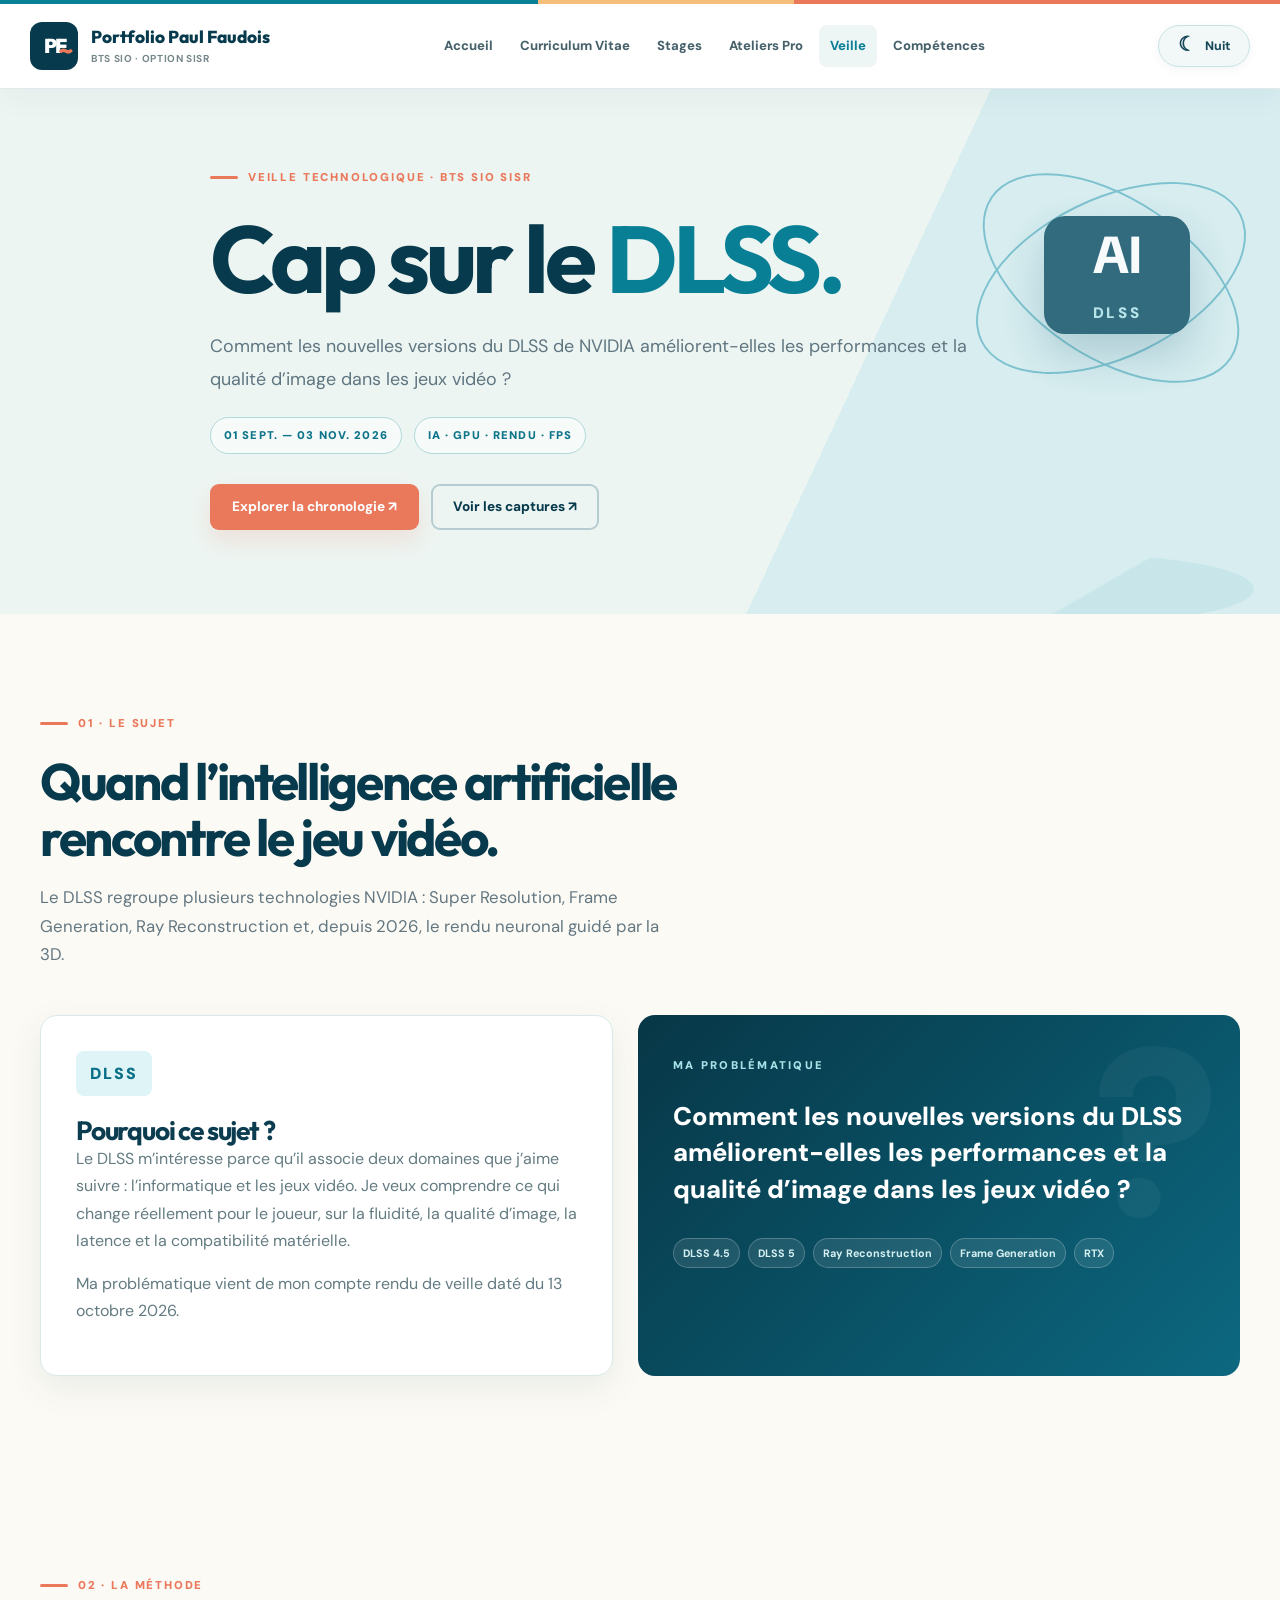
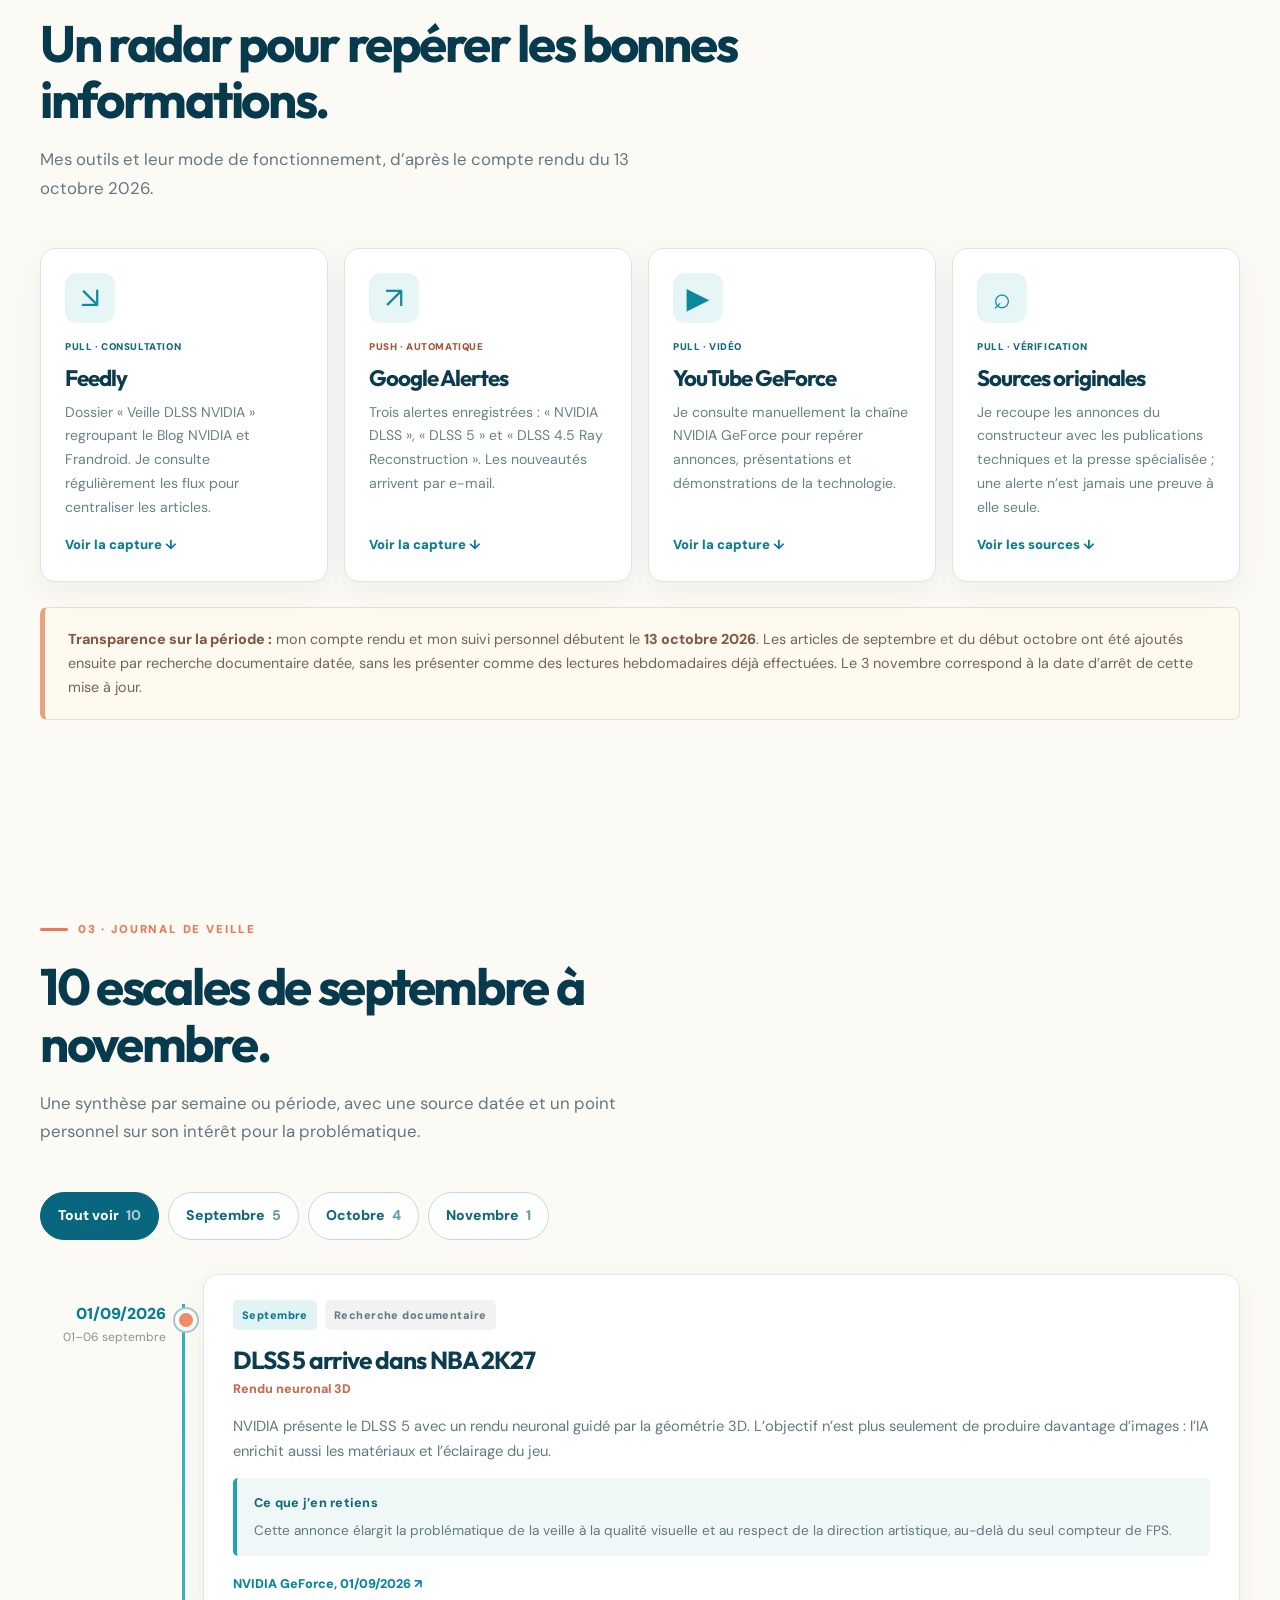
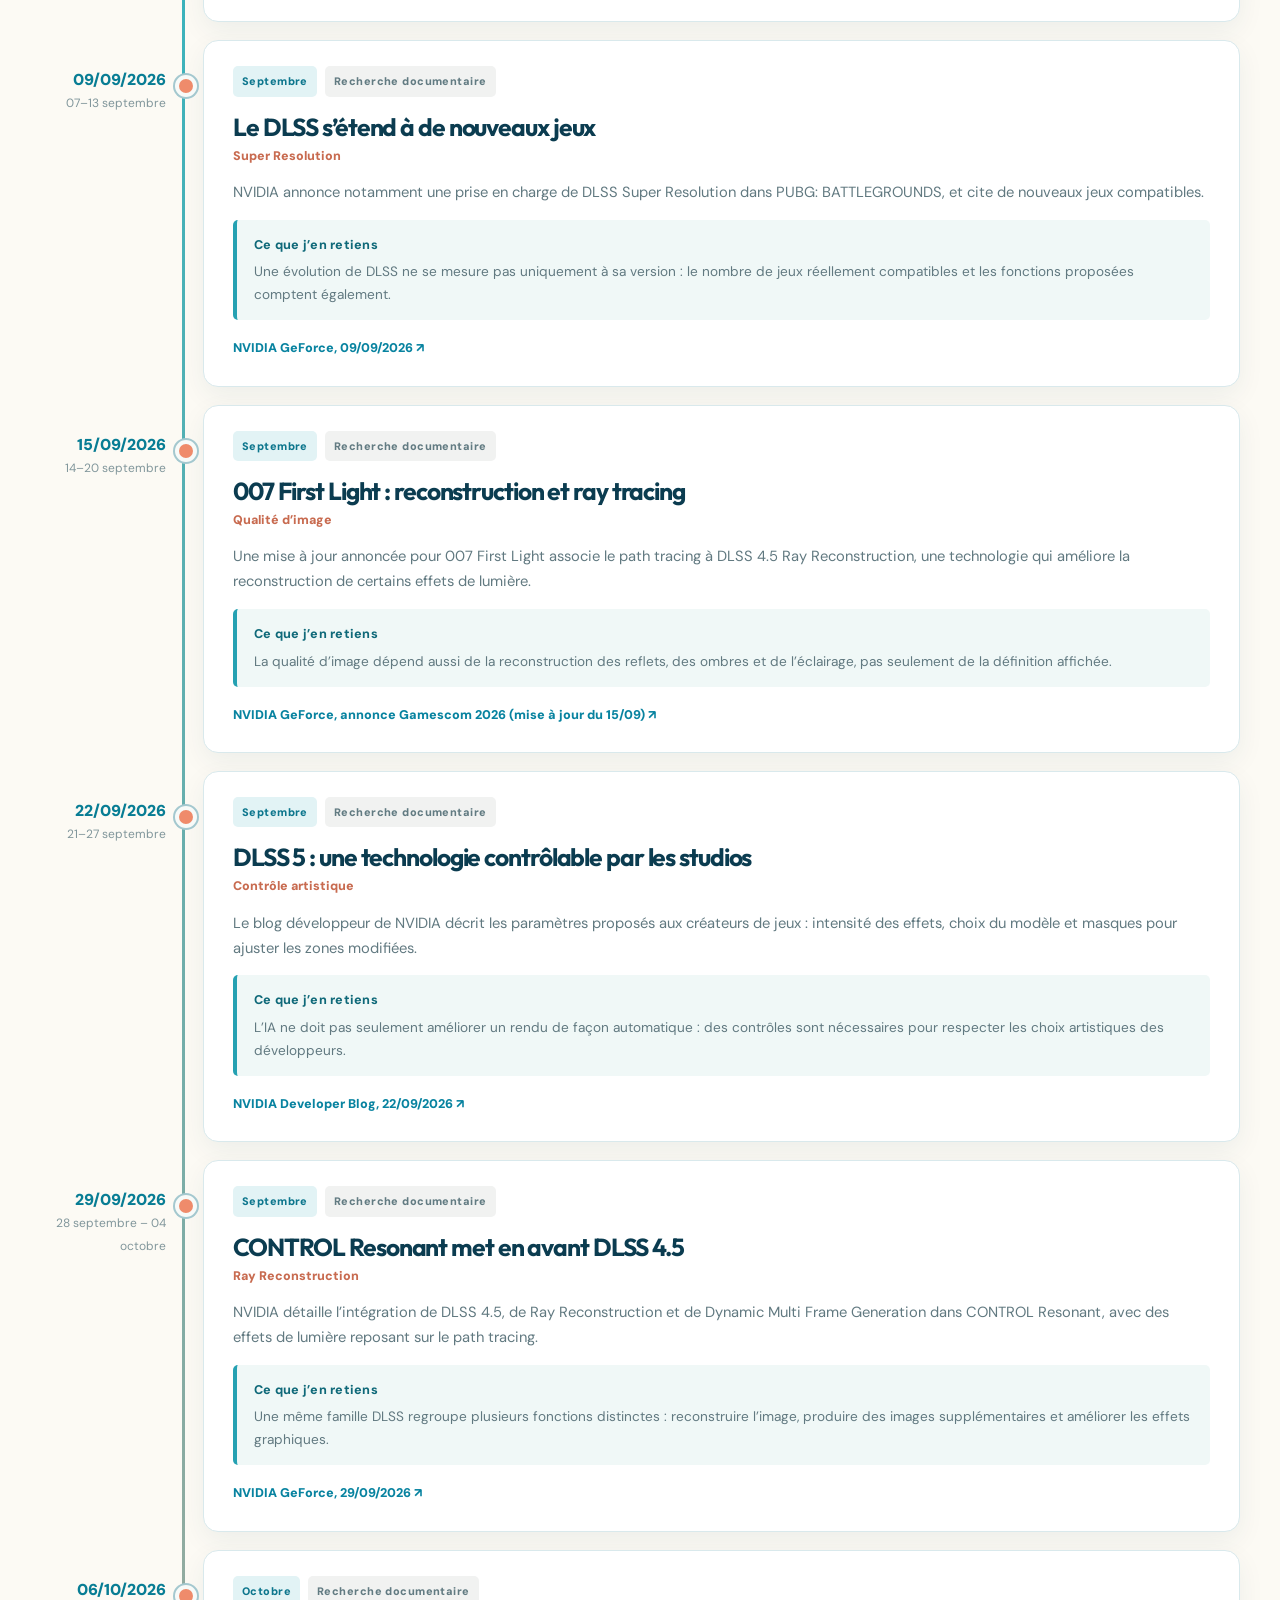
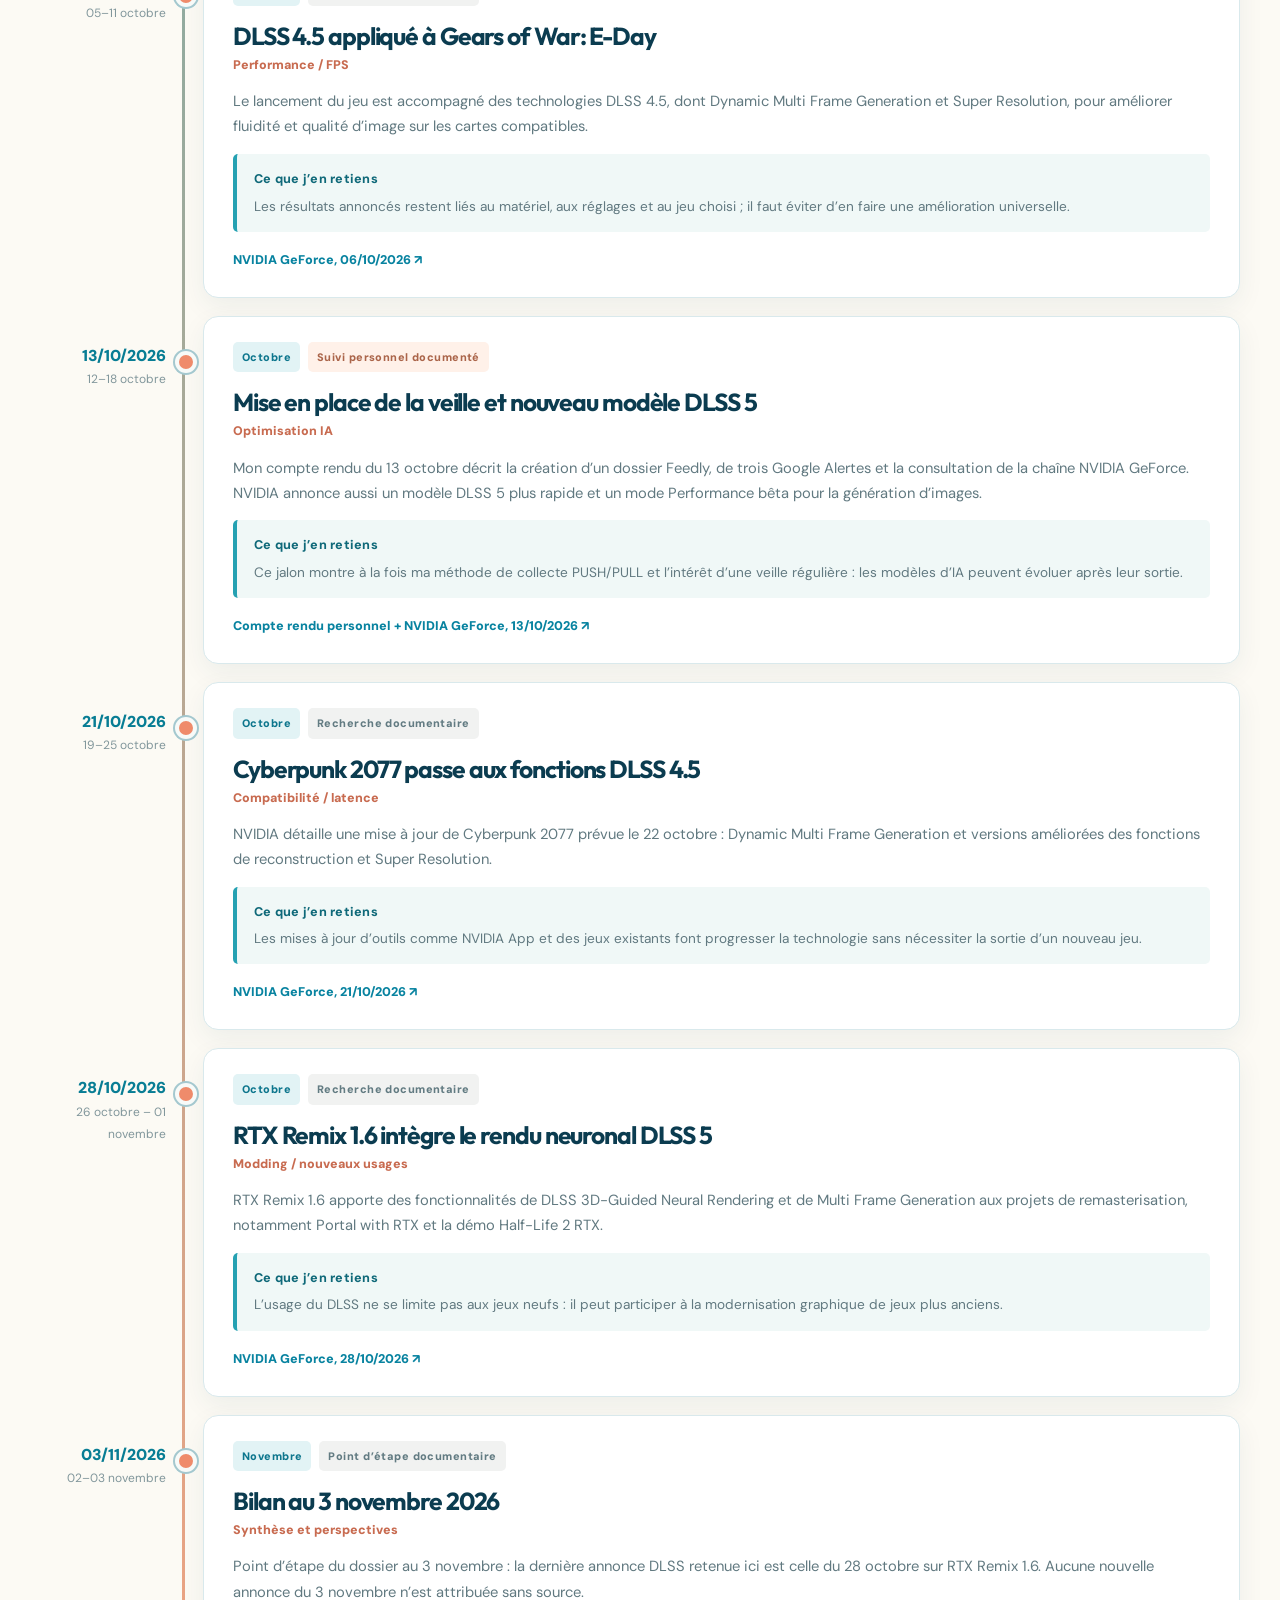
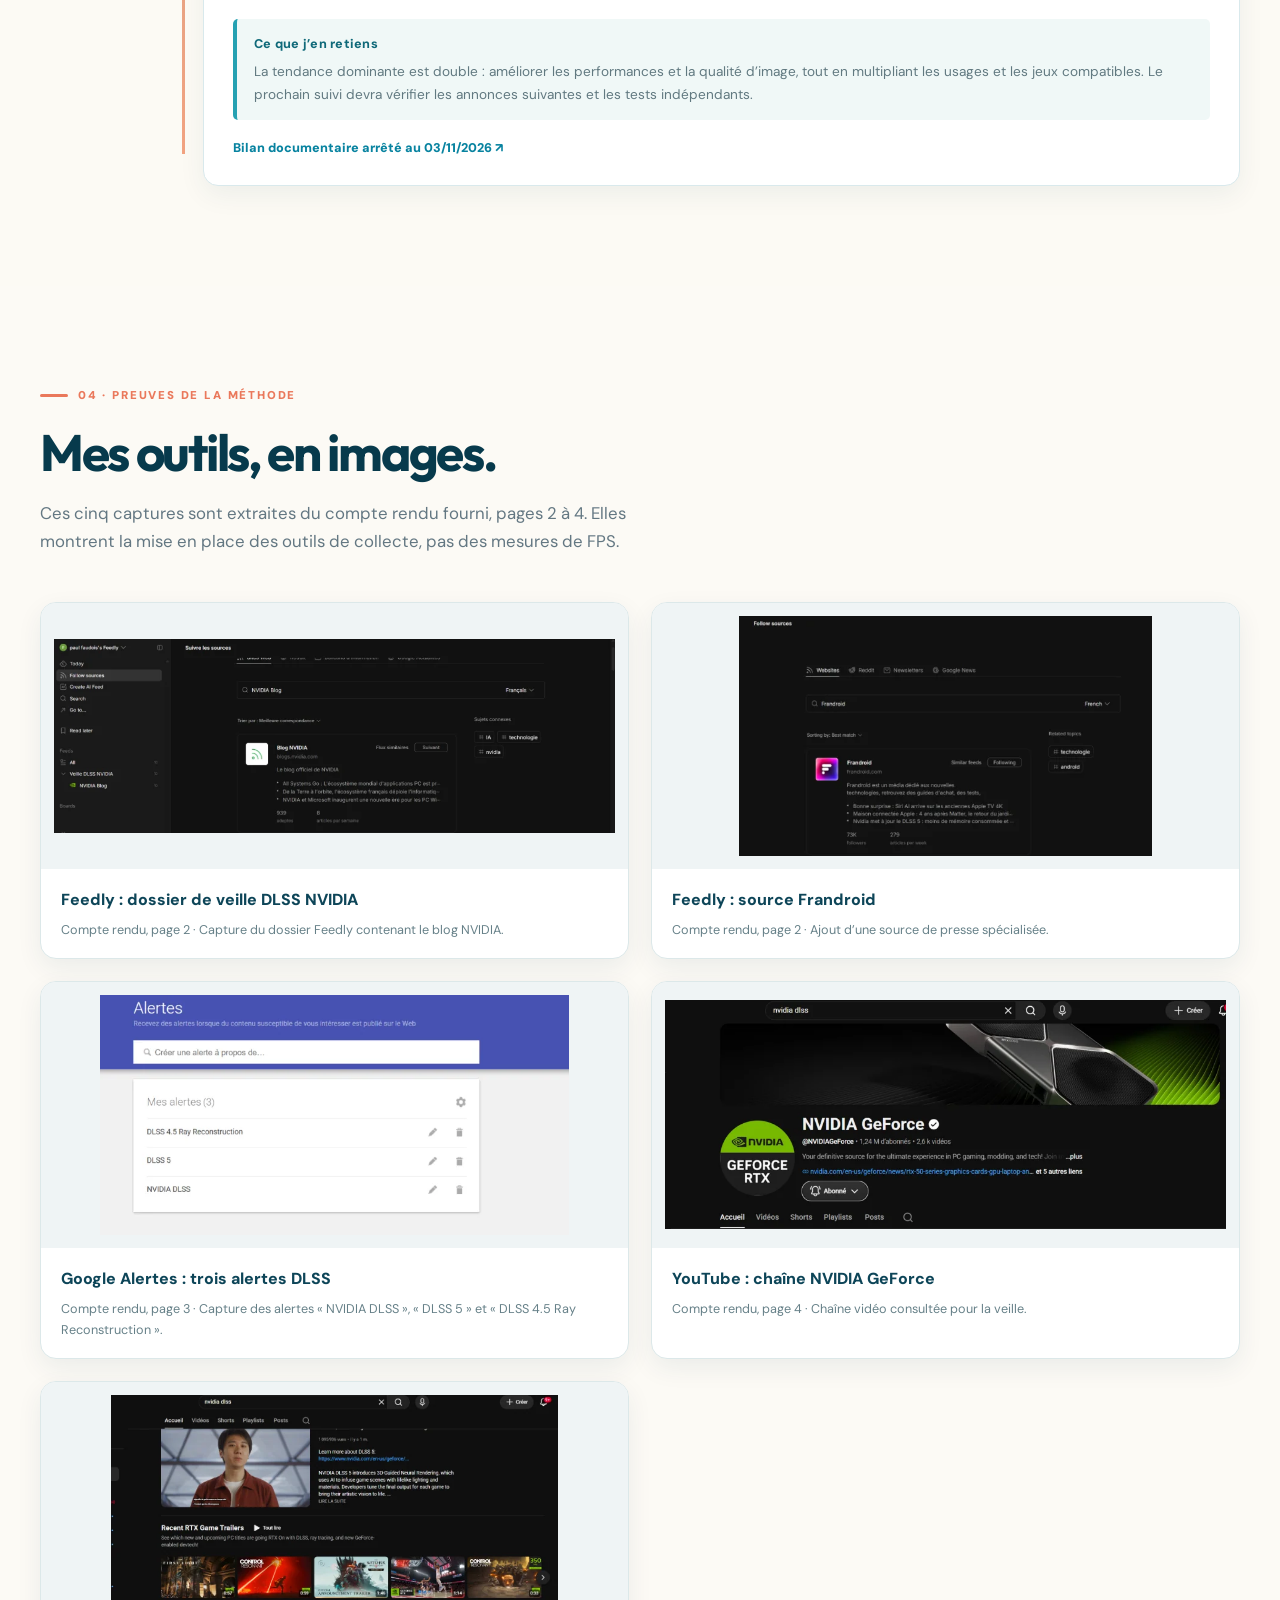
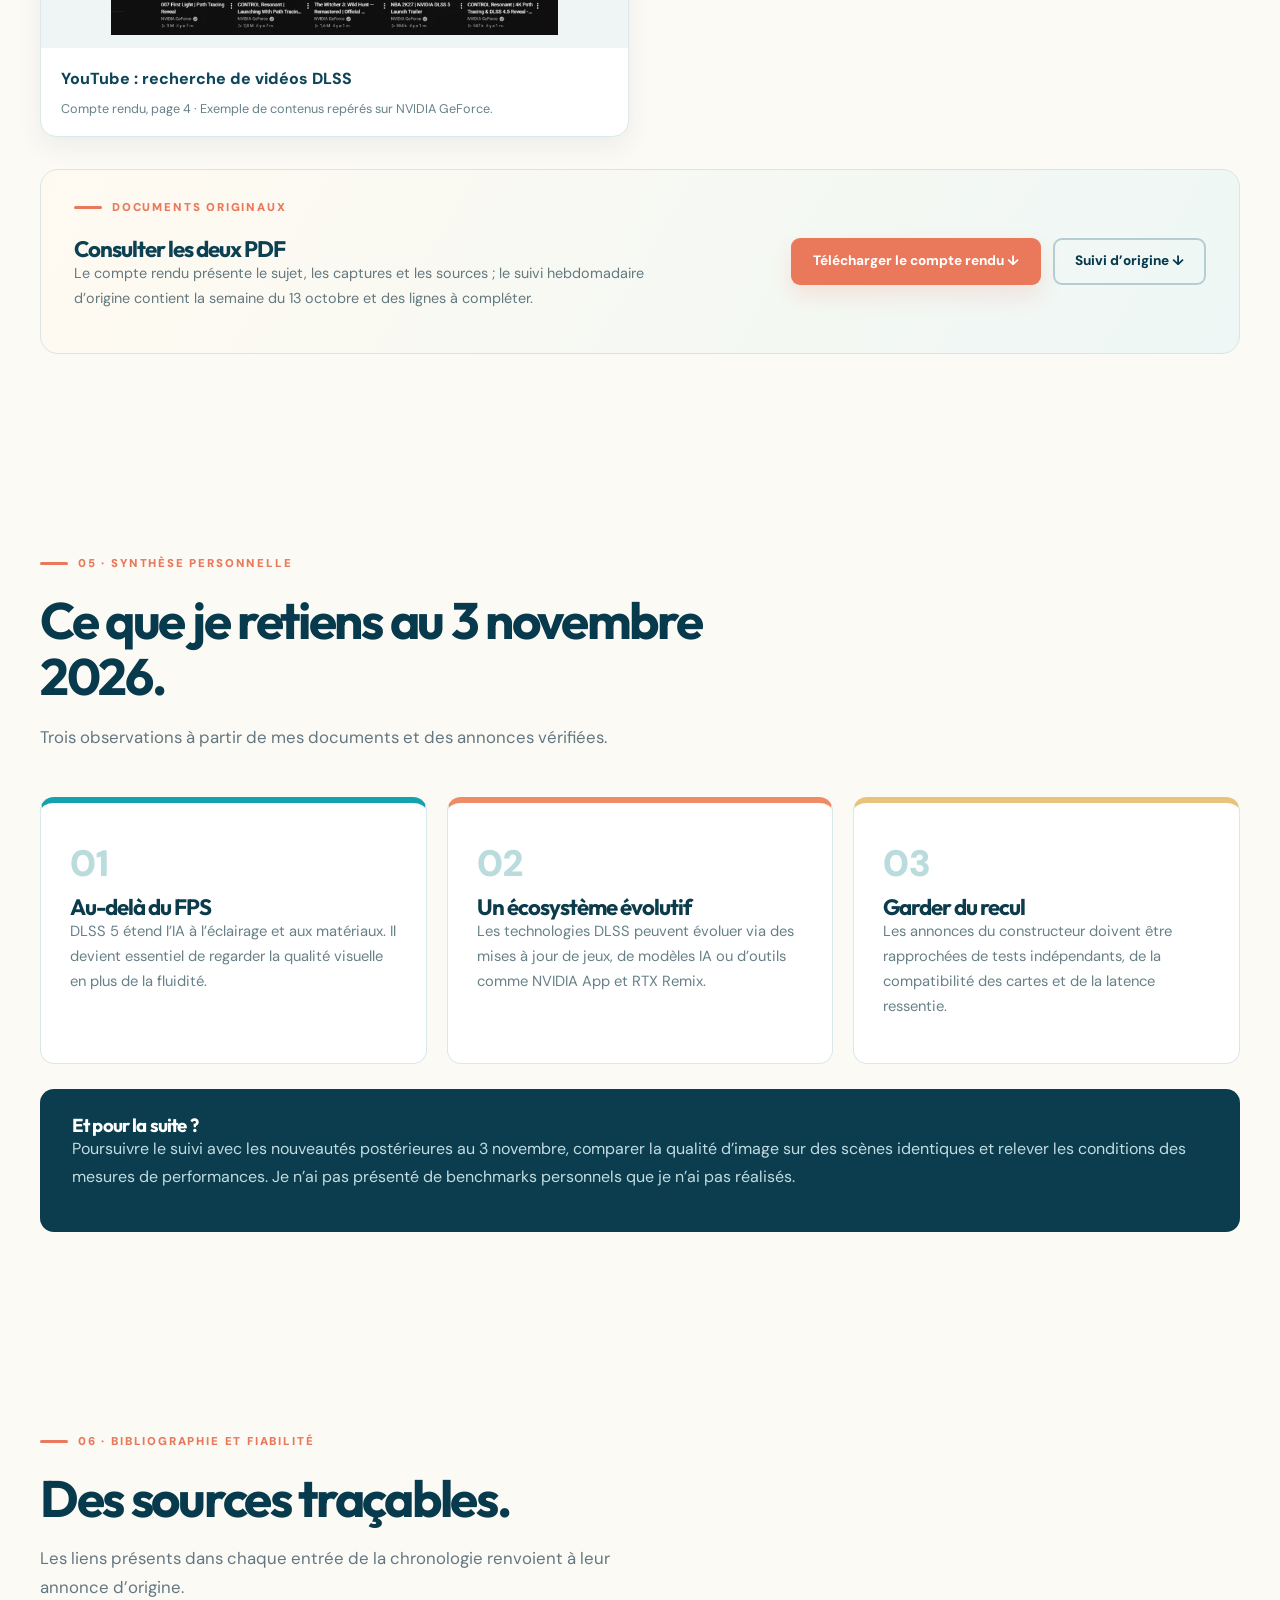
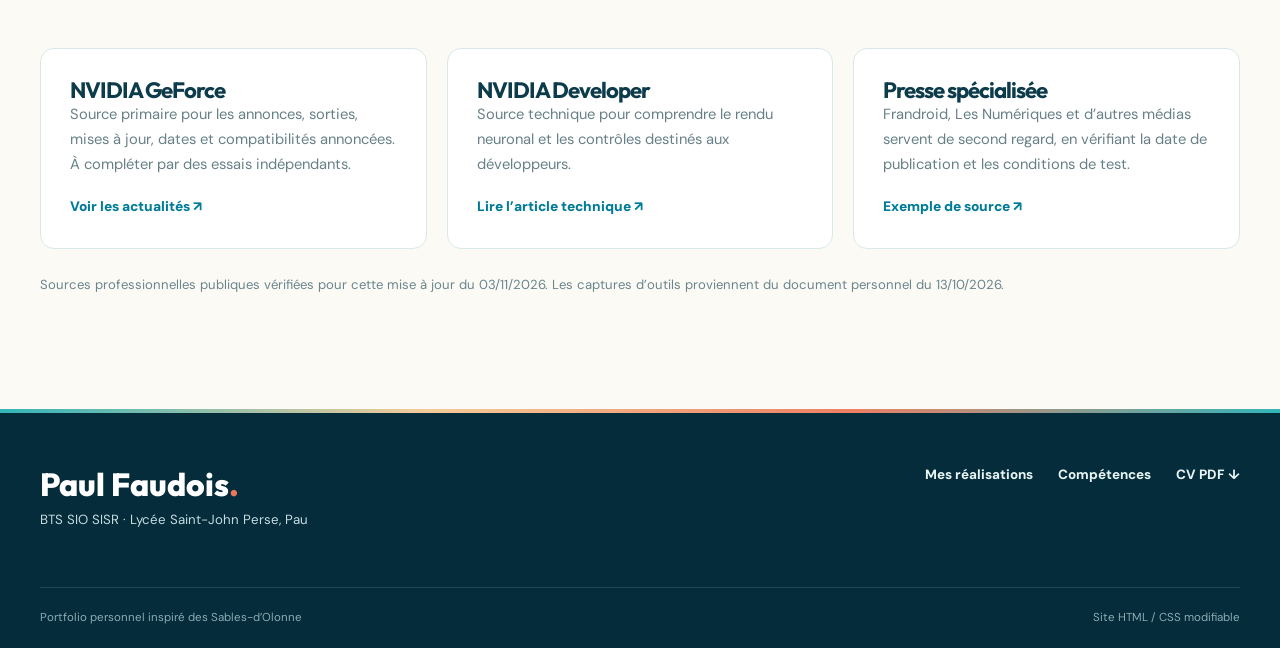
==== veille.html @ 8fe33a5c "Add files via upload" ====
<!DOCTYPE html>

<html lang="fr"><head>
<meta charset="utf-8"/><meta content="width=device-width, initial-scale=1" name="viewport"/>
<meta content="Veille technologique DLSS NVIDIA : problématique, méthode PUSH/PULL, chronologie du 1er septembre au 3 novembre 2026 et preuves." name="description"/>
<meta content="#073a4c" name="theme-color"/>
<title>Veille DLSS | Portfolio Paul Faudois</title>
<link href="styles.css" rel="stylesheet"/>
<link href="ocean-v5.css" rel="stylesheet"/><link href="ocean-v6.css" rel="stylesheet"/><script>try{let t=localStorage.getItem('paul-portfolio-theme');document.documentElement.dataset.theme=(t==='night'||t==='day')?t:'day'}catch(e){document.documentElement.dataset.theme='day'}</script><link rel="icon" type="image/svg+xml" href="favicon.svg"/></head><body>
<a class="skip-link" href="#contenu">Aller au contenu</a>
<header class="site-header"><div class="nav-container">
<a aria-label="Accueil, portfolio Paul Faudois" class="brand" href="index.html"><span class="brand-symbol">PF<span class="brand-wave">~</span></span><span class="brand-label">Portfolio Paul Faudois<small>BTS SIO · OPTION SISR</small></span></a>
<button aria-controls="primary-nav" aria-expanded="false" aria-label="Ouvrir le menu" class="menu-toggle" type="button"><span></span><span></span><span></span></button>
<nav aria-label="Navigation principale" id="primary-nav"><ul><li><a href="index.html">Accueil</a></li><li><a href="cv.html">Curriculum Vitae</a></li><li><a href="stages.html">Stages</a></li><li><a href="ateliers-pro.html">Ateliers Pro</a></li><li><a aria-current="page" class="active" href="veille.html">Veille</a></li><li><a href="competences.html">Compétences</a></li></ul></nav><button aria-label="Activer le mode nuit" aria-pressed="false" class="theme-toggle" title="Changer l'ambiance jour / nuit" type="button"><span aria-hidden="true" class="theme-toggle-symbol">☾</span><span class="theme-toggle-label">Nuit</span></button>
</div></header>
<main id="contenu">
<section class="page-banner veille-banner"><div class="container banner-content"><p class="eyebrow">VEILLE TECHNOLOGIQUE · BTS SIO SISR</p><h1>Cap sur le <span>DLSS.</span></h1><p class="banner-lead">Comment les nouvelles versions du DLSS de NVIDIA améliorent-elles les performances et la qualité d’image dans les jeux vidéo ?</p><div class="veille-hero-meta"><span>01 SEPT. — 03 NOV. 2026</span><span>IA · GPU · RENDU · FPS</span></div><div class="button-group"><a class="button button-coral" href="#chronologie">Explorer la chronologie ↗</a><a class="button button-outline-dark" href="#preuves">Voir les captures ↗</a></div></div><div class="veille-banner-art" aria-hidden="true"><span class="veille-art-loop loop-a"></span><span class="veille-art-loop loop-b"></span><span class="veille-art-chip">AI<span>DLSS</span></span></div></section>

<section class="section section-light veille-intro"><div class="container"><div class="section-heading"><p class="eyebrow">01 · LE SUJET</p><h2>Quand l’intelligence artificielle rencontre le jeu vidéo.</h2><p>Le DLSS regroupe plusieurs technologies NVIDIA : Super Resolution, Frame Generation, Ray Reconstruction et, depuis 2026, le rendu neuronal guidé par la 3D.</p></div><div class="veille-intro-grid"><article class="veille-definition"><span class="veille-symbol">DLSS</span><h3>Pourquoi ce sujet ?</h3><p>Le DLSS m’intéresse parce qu’il associe deux domaines que j’aime suivre : l’informatique et les jeux vidéo. Je veux comprendre ce qui change réellement pour le joueur, sur la fluidité, la qualité d’image, la latence et la compatibilité matérielle.</p><p>Ma problématique vient de mon compte rendu de veille daté du 13 octobre 2026.</p></article><div class="veille-question"><span class="veille-question-mark">?</span><span class="watch-overline">MA PROBLÉMATIQUE</span><blockquote>Comment les nouvelles versions du DLSS améliorent-elles les performances et la qualité d’image dans les jeux vidéo ?</blockquote><div class="veille-tags"><span>DLSS 4.5</span><span>DLSS 5</span><span>Ray Reconstruction</span><span>Frame Generation</span><span>RTX</span></div></div></div></div></section>

<section class="section veille-method"><div class="container"><div class="section-heading"><p class="eyebrow">02 · LA MÉTHODE</p><h2>Un radar pour repérer les bonnes informations.</h2><p>Mes outils et leur mode de fonctionnement, d’après le compte rendu du 13 octobre 2026.</p></div><div class="veille-method-grid">
<article class="veille-method-card"><div class="veille-method-icon">↘</div><span class="mode-tag mode-pull">PULL · CONSULTATION</span><h3>Feedly</h3><p>Dossier « Veille DLSS NVIDIA » regroupant le Blog NVIDIA et Frandroid. Je consulte régulièrement les flux pour centraliser les articles.</p><a href="#preuves">Voir la capture ↓</a></article>
<article class="veille-method-card"><div class="veille-method-icon">↗</div><span class="mode-tag mode-push">PUSH · AUTOMATIQUE</span><h3>Google Alertes</h3><p>Trois alertes enregistrées : « NVIDIA DLSS », « DLSS 5 » et « DLSS 4.5 Ray Reconstruction ». Les nouveautés arrivent par e-mail.</p><a href="#preuves">Voir la capture ↓</a></article>
<article class="veille-method-card"><div class="veille-method-icon">▶</div><span class="mode-tag mode-pull">PULL · VIDÉO</span><h3>YouTube GeForce</h3><p>Je consulte manuellement la chaîne NVIDIA GeForce pour repérer annonces, présentations et démonstrations de la technologie.</p><a href="#preuves">Voir la capture ↓</a></article>
<article class="veille-method-card"><div class="veille-method-icon">⌕</div><span class="mode-tag mode-pull">PULL · VÉRIFICATION</span><h3>Sources originales</h3><p>Je recoupe les annonces du constructeur avec les publications techniques et la presse spécialisée ; une alerte n’est jamais une preuve à elle seule.</p><a href="#sources">Voir les sources ↓</a></article>
</div><aside class="veille-trace"><strong>Transparence sur la période :</strong> mon compte rendu et mon suivi personnel débutent le <strong>13 octobre 2026</strong>. Les articles de septembre et du début octobre ont été ajoutés ensuite par recherche documentaire datée, sans les présenter comme des lectures hebdomadaires déjà effectuées. Le 3 novembre correspond à la date d’arrêt de cette mise à jour.</aside></div></section>

<section id="chronologie" class="section section-light veille-timeline-section"><div class="container"><div class="section-heading"><p class="eyebrow">03 · JOURNAL DE VEILLE</p><h2>10 escales de septembre à novembre.</h2><p>Une synthèse par semaine ou période, avec une source datée et un point personnel sur son intérêt pour la problématique.</p></div>
<div class="watch-filter" role="group" aria-label="Filtrer la chronologie par mois"><button class="watch-filter-btn active" type="button" data-filter="tous" aria-pressed="true">Tout voir <span>10</span></button><button class="watch-filter-btn" type="button" data-filter="septembre" aria-pressed="false">Septembre <span>5</span></button><button class="watch-filter-btn" type="button" data-filter="octobre" aria-pressed="false">Octobre <span>4</span></button><button class="watch-filter-btn" type="button" data-filter="novembre" aria-pressed="false">Novembre <span>1</span></button></div>
<div class="watch-entries">
<article class="watch-entry" data-month="septembre">
  <div class="watch-date-tag"><time datetime="2026-09-01">01/09/2026</time><span>01–06 septembre</span></div>
  <div class="watch-entry-content"><div class="watch-entry-tags"><span class="watch-month-chip">Septembre</span><span class="watch-kind ">Recherche documentaire</span></div>
   <h3>DLSS 5 arrive dans NBA 2K27</h3><p class="watch-topic">Rendu neuronal 3D</p><p>NVIDIA présente le DLSS 5 avec un rendu neuronal guidé par la géométrie 3D. L’objectif n’est plus seulement de produire davantage d’images : l’IA enrichit aussi les matériaux et l’éclairage du jeu.</p>
   <div class="watch-take"><strong>Ce que j’en retiens</strong><p>Cette annonce élargit la problématique de la veille à la qualité visuelle et au respect de la direction artistique, au-delà du seul compteur de FPS.</p></div>
   <a href="https://www.nvidia.com/en-eu/geforce/news/dlss-5-3d-guided-neural-rendering/" class="watch-source" target="_blank" rel="noopener noreferrer">NVIDIA GeForce, 01/09/2026 <span aria-hidden="true">↗</span></a>
  </div>
</article>

<article class="watch-entry" data-month="septembre">
  <div class="watch-date-tag"><time datetime="2026-09-09">09/09/2026</time><span>07–13 septembre</span></div>
  <div class="watch-entry-content"><div class="watch-entry-tags"><span class="watch-month-chip">Septembre</span><span class="watch-kind ">Recherche documentaire</span></div>
   <h3>Le DLSS s’étend à de nouveaux jeux</h3><p class="watch-topic">Super Resolution</p><p>NVIDIA annonce notamment une prise en charge de DLSS Super Resolution dans PUBG: BATTLEGROUNDS, et cite de nouveaux jeux compatibles.</p>
   <div class="watch-take"><strong>Ce que j’en retiens</strong><p>Une évolution de DLSS ne se mesure pas uniquement à sa version : le nombre de jeux réellement compatibles et les fonctions proposées comptent également.</p></div>
   <a href="https://www.nvidia.com/en-us/geforce/news/wardogs-pubg-battlegrounds-honeycomb-dlss/" class="watch-source" target="_blank" rel="noopener noreferrer">NVIDIA GeForce, 09/09/2026 <span aria-hidden="true">↗</span></a>
  </div>
</article>

<article class="watch-entry" data-month="septembre">
  <div class="watch-date-tag"><time datetime="2026-09-15">15/09/2026</time><span>14–20 septembre</span></div>
  <div class="watch-entry-content"><div class="watch-entry-tags"><span class="watch-month-chip">Septembre</span><span class="watch-kind ">Recherche documentaire</span></div>
   <h3>007 First Light : reconstruction et ray tracing</h3><p class="watch-topic">Qualité d’image</p><p>Une mise à jour annoncée pour 007 First Light associe le path tracing à DLSS 4.5 Ray Reconstruction, une technologie qui améliore la reconstruction de certains effets de lumière.</p>
   <div class="watch-take"><strong>Ce que j’en retiens</strong><p>La qualité d’image dépend aussi de la reconstruction des reflets, des ombres et de l’éclairage, pas seulement de la définition affichée.</p></div>
   <a href="https://www.nvidia.com/en-us/geforce/news/gamescom-2026-dlss-4-5-ray-reconstruction-release-announcements-trailers/" class="watch-source" target="_blank" rel="noopener noreferrer">NVIDIA GeForce, annonce Gamescom 2026 (mise à jour du 15/09) <span aria-hidden="true">↗</span></a>
  </div>
</article>

<article class="watch-entry" data-month="septembre">
  <div class="watch-date-tag"><time datetime="2026-09-22">22/09/2026</time><span>21–27 septembre</span></div>
  <div class="watch-entry-content"><div class="watch-entry-tags"><span class="watch-month-chip">Septembre</span><span class="watch-kind ">Recherche documentaire</span></div>
   <h3>DLSS 5 : une technologie contrôlable par les studios</h3><p class="watch-topic">Contrôle artistique</p><p>Le blog développeur de NVIDIA décrit les paramètres proposés aux créateurs de jeux : intensité des effets, choix du modèle et masques pour ajuster les zones modifiées.</p>
   <div class="watch-take"><strong>Ce que j’en retiens</strong><p>L’IA ne doit pas seulement améliorer un rendu de façon automatique : des contrôles sont nécessaires pour respecter les choix artistiques des développeurs.</p></div>
   <a href="https://developer.nvidia.com/blog/whats-new-for-game-developers-dlss-5-with-3d-guided-neural-rendering-nvidia-ace-updates-and-new-rtx-kit-capabilities/" class="watch-source" target="_blank" rel="noopener noreferrer">NVIDIA Developer Blog, 22/09/2026 <span aria-hidden="true">↗</span></a>
  </div>
</article>

<article class="watch-entry" data-month="septembre">
  <div class="watch-date-tag"><time datetime="2026-09-29">29/09/2026</time><span>28 septembre – 04 octobre</span></div>
  <div class="watch-entry-content"><div class="watch-entry-tags"><span class="watch-month-chip">Septembre</span><span class="watch-kind ">Recherche documentaire</span></div>
   <h3>CONTROL Resonant met en avant DLSS 4.5</h3><p class="watch-topic">Ray Reconstruction</p><p>NVIDIA détaille l’intégration de DLSS 4.5, de Ray Reconstruction et de Dynamic Multi Frame Generation dans CONTROL Resonant, avec des effets de lumière reposant sur le path tracing.</p>
   <div class="watch-take"><strong>Ce que j’en retiens</strong><p>Une même famille DLSS regroupe plusieurs fonctions distinctes : reconstruire l’image, produire des images supplémentaires et améliorer les effets graphiques.</p></div>
   <a href="https://www.nvidia.com/en-us/geforce/news/control-resonant-path-tracing-dlss-4-5-ray-reconstruction/" class="watch-source" target="_blank" rel="noopener noreferrer">NVIDIA GeForce, 29/09/2026 <span aria-hidden="true">↗</span></a>
  </div>
</article>

<article class="watch-entry" data-month="octobre">
  <div class="watch-date-tag"><time datetime="2026-10-06">06/10/2026</time><span>05–11 octobre</span></div>
  <div class="watch-entry-content"><div class="watch-entry-tags"><span class="watch-month-chip">Octobre</span><span class="watch-kind ">Recherche documentaire</span></div>
   <h3>DLSS 4.5 appliqué à Gears of War: E-Day</h3><p class="watch-topic">Performance / FPS</p><p>Le lancement du jeu est accompagné des technologies DLSS 4.5, dont Dynamic Multi Frame Generation et Super Resolution, pour améliorer fluidité et qualité d’image sur les cartes compatibles.</p>
   <div class="watch-take"><strong>Ce que j’en retiens</strong><p>Les résultats annoncés restent liés au matériel, aux réglages et au jeu choisi ; il faut éviter d’en faire une amélioration universelle.</p></div>
   <a href="https://www.nvidia.com/en-eu/geforce/news/gears-of-war-e-day-dlss-4-5-ray-tracing-rtx-mega-geometry/" class="watch-source" target="_blank" rel="noopener noreferrer">NVIDIA GeForce, 06/10/2026 <span aria-hidden="true">↗</span></a>
  </div>
</article>

<article class="watch-entry" data-month="octobre">
  <div class="watch-date-tag"><time datetime="2026-10-13">13/10/2026</time><span>12–18 octobre</span></div>
  <div class="watch-entry-content"><div class="watch-entry-tags"><span class="watch-month-chip">Octobre</span><span class="watch-kind watch-personal">Suivi personnel documenté</span></div>
   <h3>Mise en place de la veille et nouveau modèle DLSS 5</h3><p class="watch-topic">Optimisation IA</p><p>Mon compte rendu du 13 octobre décrit la création d’un dossier Feedly, de trois Google Alertes et la consultation de la chaîne NVIDIA GeForce. NVIDIA annonce aussi un modèle DLSS 5 plus rapide et un mode Performance bêta pour la génération d’images.</p>
   <div class="watch-take"><strong>Ce que j’en retiens</strong><p>Ce jalon montre à la fois ma méthode de collecte PUSH/PULL et l’intérêt d’une veille régulière : les modèles d’IA peuvent évoluer après leur sortie.</p></div>
   <a href="https://www.nvidia.com/en-gb/geforce/news/dlss-5-faster-ai-model-hogwarts-legacy-rtx-spark-laptops/" class="watch-source" target="_blank" rel="noopener noreferrer">Compte rendu personnel + NVIDIA GeForce, 13/10/2026 <span aria-hidden="true">↗</span></a>
  </div>
</article>

<article class="watch-entry" data-month="octobre">
  <div class="watch-date-tag"><time datetime="2026-10-21">21/10/2026</time><span>19–25 octobre</span></div>
  <div class="watch-entry-content"><div class="watch-entry-tags"><span class="watch-month-chip">Octobre</span><span class="watch-kind ">Recherche documentaire</span></div>
   <h3>Cyberpunk 2077 passe aux fonctions DLSS 4.5</h3><p class="watch-topic">Compatibilité / latence</p><p>NVIDIA détaille une mise à jour de Cyberpunk 2077 prévue le 22 octobre : Dynamic Multi Frame Generation et versions améliorées des fonctions de reconstruction et Super Resolution.</p>
   <div class="watch-take"><strong>Ce que j’en retiens</strong><p>Les mises à jour d’outils comme NVIDIA App et des jeux existants font progresser la technologie sans nécessiter la sortie d’un nouveau jeu.</p></div>
   <a href="https://www.nvidia.com/en-us/geforce/news/dlss-4-5-cyberpunk-2077-planet-zoo-2-modern-warfare-4/" class="watch-source" target="_blank" rel="noopener noreferrer">NVIDIA GeForce, 21/10/2026 <span aria-hidden="true">↗</span></a>
  </div>
</article>

<article class="watch-entry" data-month="octobre">
  <div class="watch-date-tag"><time datetime="2026-10-28">28/10/2026</time><span>26 octobre – 01 novembre</span></div>
  <div class="watch-entry-content"><div class="watch-entry-tags"><span class="watch-month-chip">Octobre</span><span class="watch-kind ">Recherche documentaire</span></div>
   <h3>RTX Remix 1.6 intègre le rendu neuronal DLSS 5</h3><p class="watch-topic">Modding / nouveaux usages</p><p>RTX Remix 1.6 apporte des fonctionnalités de DLSS 3D-Guided Neural Rendering et de Multi Frame Generation aux projets de remasterisation, notamment Portal with RTX et la démo Half-Life 2 RTX.</p>
   <div class="watch-take"><strong>Ce que j’en retiens</strong><p>L’usage du DLSS ne se limite pas aux jeux neufs : il peut participer à la modernisation graphique de jeux plus anciens.</p></div>
   <a href="https://www.nvidia.com/en-us/geforce/news/remix-1-6-dlss-5-comfyui-2-0-minecraft-rtx-beta/" class="watch-source" target="_blank" rel="noopener noreferrer">NVIDIA GeForce, 28/10/2026 <span aria-hidden="true">↗</span></a>
  </div>
</article>

<article class="watch-entry" data-month="novembre">
  <div class="watch-date-tag"><time datetime="2026-11-03">03/11/2026</time><span>02–03 novembre</span></div>
  <div class="watch-entry-content"><div class="watch-entry-tags"><span class="watch-month-chip">Novembre</span><span class="watch-kind ">Point d’étape documentaire</span></div>
   <h3>Bilan au 3 novembre 2026</h3><p class="watch-topic">Synthèse et perspectives</p><p>Point d’étape du dossier au 3 novembre : la dernière annonce DLSS retenue ici est celle du 28 octobre sur RTX Remix 1.6. Aucune nouvelle annonce du 3 novembre n’est attribuée sans source.</p>
   <div class="watch-take"><strong>Ce que j’en retiens</strong><p>La tendance dominante est double : améliorer les performances et la qualité d’image, tout en multipliant les usages et les jeux compatibles. Le prochain suivi devra vérifier les annonces suivantes et les tests indépendants.</p></div>
   <a href="https://www.nvidia.com/en-us/geforce/news/" class="watch-source" target="_blank" rel="noopener noreferrer">Bilan documentaire arrêté au 03/11/2026 <span aria-hidden="true">↗</span></a>
  </div>
</article></div><p class="watch-no-result" hidden>Aucune entrée pour ce mois.</p></div></section>

<section class="section veille-evidence-section" id="preuves"><div class="container"><div class="section-heading"><p class="eyebrow">04 · PREUVES DE LA MÉTHODE</p><h2>Mes outils, en images.</h2><p>Ces cinq captures sont extraites du compte rendu fourni, pages 2 à 4. Elles montrent la mise en place des outils de collecte, pas des mesures de FPS.</p></div><div class="veille-gallery"><figure class="veille-figure"><a href="assets/images/veille/feedly-nvidia.webp" target="_blank" rel="noopener" aria-label="Ouvrir en grand : Feedly : dossier de veille DLSS NVIDIA"><img src="assets/images/veille/feedly-nvidia.webp" loading="lazy" alt="Feedly : dossier de veille DLSS NVIDIA"></a><figcaption><strong>Feedly : dossier de veille DLSS NVIDIA</strong><span>Compte rendu, page 2 · Capture du dossier Feedly contenant le blog NVIDIA.</span></figcaption></figure>
<figure class="veille-figure"><a href="assets/images/veille/feedly-frandroid.webp" target="_blank" rel="noopener" aria-label="Ouvrir en grand : Feedly : source Frandroid"><img src="assets/images/veille/feedly-frandroid.webp" loading="lazy" alt="Feedly : source Frandroid"></a><figcaption><strong>Feedly : source Frandroid</strong><span>Compte rendu, page 2 · Ajout d’une source de presse spécialisée.</span></figcaption></figure>
<figure class="veille-figure"><a href="assets/images/veille/google-alertes.webp" target="_blank" rel="noopener" aria-label="Ouvrir en grand : Google Alertes : trois alertes DLSS"><img src="assets/images/veille/google-alertes.webp" loading="lazy" alt="Google Alertes : trois alertes DLSS"></a><figcaption><strong>Google Alertes : trois alertes DLSS</strong><span>Compte rendu, page 3 · Capture des alertes « NVIDIA DLSS », « DLSS 5 » et « DLSS 4.5 Ray Reconstruction ». </span></figcaption></figure>
<figure class="veille-figure"><a href="assets/images/veille/youtube-geforce.webp" target="_blank" rel="noopener" aria-label="Ouvrir en grand : YouTube : chaîne NVIDIA GeForce"><img src="assets/images/veille/youtube-geforce.webp" loading="lazy" alt="YouTube : chaîne NVIDIA GeForce"></a><figcaption><strong>YouTube : chaîne NVIDIA GeForce</strong><span>Compte rendu, page 4 · Chaîne vidéo consultée pour la veille.</span></figcaption></figure>
<figure class="veille-figure"><a href="assets/images/veille/youtube-dlss.webp" target="_blank" rel="noopener" aria-label="Ouvrir en grand : YouTube : recherche de vidéos DLSS"><img src="assets/images/veille/youtube-dlss.webp" loading="lazy" alt="YouTube : recherche de vidéos DLSS"></a><figcaption><strong>YouTube : recherche de vidéos DLSS</strong><span>Compte rendu, page 4 · Exemple de contenus repérés sur NVIDIA GeForce.</span></figcaption></figure></div><div class="veille-documents"><div><span class="eyebrow">DOCUMENTS ORIGINAUX</span><h3>Consulter les deux PDF</h3><p>Le compte rendu présente le sujet, les captures et les sources ; le suivi hebdomadaire d’origine contient la semaine du 13 octobre et des lignes à compléter.</p></div><div class="veille-document-buttons"><a class="button button-coral" href="assets/documents/Compte-rendu-veille-DLSS.pdf" download>Télécharger le compte rendu ↓</a><a class="button button-outline-dark" href="assets/documents/Suivi-hebdomadaire-DLSS.pdf" download>Suivi d’origine ↓</a></div></div></div></section>

<section class="section section-light veille-analysis" id="bilan"><div class="container"><div class="section-heading"><p class="eyebrow">05 · SYNTHÈSE PERSONNELLE</p><h2>Ce que je retiens au 3 novembre 2026.</h2><p>Trois observations à partir de mes documents et des annonces vérifiées.</p></div><div class="veille-analysis-grid"><article class="veille-insight"><span>01</span><h3>Au-delà du FPS</h3><p>DLSS 5 étend l’IA à l’éclairage et aux matériaux. Il devient essentiel de regarder la qualité visuelle en plus de la fluidité.</p></article><article class="veille-insight"><span>02</span><h3>Un écosystème évolutif</h3><p>Les technologies DLSS peuvent évoluer via des mises à jour de jeux, de modèles IA ou d’outils comme NVIDIA App et RTX Remix.</p></article><article class="veille-insight"><span>03</span><h3>Garder du recul</h3><p>Les annonces du constructeur doivent être rapprochées de tests indépendants, de la compatibilité des cartes et de la latence ressentie.</p></article></div><div class="veille-next"><h3>Et pour la suite ?</h3><p>Poursuivre le suivi avec les nouveautés postérieures au 3 novembre, comparer la qualité d’image sur des scènes identiques et relever les conditions des mesures de performances. Je n’ai pas présenté de benchmarks personnels que je n’ai pas réalisés.</p></div></div></section>

<section class="section veille-sources-section" id="sources"><div class="container"><div class="section-heading"><p class="eyebrow">06 · BIBLIOGRAPHIE ET FIABILITÉ</p><h2>Des sources traçables.</h2><p>Les liens présents dans chaque entrée de la chronologie renvoient à leur annonce d’origine.</p></div><div class="veille-sources-grid"><article class="veille-source-box"><h3>NVIDIA GeForce</h3><p>Source primaire pour les annonces, sorties, mises à jour, dates et compatibilités annoncées. À compléter par des essais indépendants.</p><a href="https://www.nvidia.com/en-us/geforce/news/" target="_blank" rel="noopener noreferrer">Voir les actualités ↗</a></article><article class="veille-source-box"><h3>NVIDIA Developer</h3><p>Source technique pour comprendre le rendu neuronal et les contrôles destinés aux développeurs.</p><a href="https://developer.nvidia.com/blog/whats-new-for-game-developers-dlss-5-with-3d-guided-neural-rendering-nvidia-ace-updates-and-new-rtx-kit-capabilities/" target="_blank" rel="noopener noreferrer">Lire l’article technique ↗</a></article><article class="veille-source-box"><h3>Presse spécialisée</h3><p>Frandroid, Les Numériques et d’autres médias servent de second regard, en vérifiant la date de publication et les conditions de test.</p><a href="https://www.frandroid.com/" target="_blank" rel="noopener noreferrer">Exemple de source ↗</a></article></div><p class="veille-end-note">Sources professionnelles publiques vérifiées pour cette mise à jour du 03/11/2026. Les captures d’outils proviennent du document personnel du 13/10/2026.</p></div></section>
</main><footer class="footer"><div class="container footer-grid"><div><p class="footer-head">Paul Faudois<span class="accent">.</span></p><p>BTS SIO SISR · Lycée Saint-John Perse, Pau</p></div><div class="footer-links"><a href="stages.html">Mes réalisations</a><a href="competences.html">Compétences</a><a download="" href="assets/documents/CV-Paul-Faudois.pdf">CV PDF ↓</a></div></div><div class="container footer-bottom"><span>Portfolio personnel inspiré des Sables-d’Olonne</span><span>Site HTML / CSS modifiable</span></div></footer>
<script defer="" src="script.js"></script>
<div aria-hidden="true" class="reading-progress"></div><script defer="True" src="ocean-v5.js"></script><script defer src="ocean-v6.js"></script></body></html>
---- styles.css ----
@import url('https://fonts.googleapis.com/css2?family=DM+Sans:wght@400;500;600;700;800&family=Outfit:wght@400;500;600;700;800;900&display=swap');
:root{--navy:#073a4c;--deep:#042c3a;--teal:#087f95;--aqua:#52bdc9;--pale:#e6f3f2;--sand:#f6f0e5;--cream:#fcfaf4;--coral:#ea785b;--coral-dark:#d45e43;--ink:#18333b;--muted:#637782;--line:#dfebeb;--white:#fff;--shadow:0 14px 38px rgba(7,58,76,.09);--max:1200px}
*{box-sizing:border-box}html{scroll-behavior:smooth}body{margin:0;background:#fff;color:var(--ink);font-family:'DM Sans',system-ui,sans-serif;line-height:1.7}a{color:inherit;text-decoration:none}img{max-width:100%;display:block}button{font:inherit}strong{font-weight:800}h1,h2,h3,h4{font-family:Outfit,system-ui,sans-serif;line-height:1.1;letter-spacing:-.045em;margin:0}p{margin-top:0}ul{padding-left:1.3em}.container{width:min(var(--max),calc(100% - 64px));margin:auto}
.skip-link{position:absolute;left:-9999px;top:10px;z-index:999;padding:12px 18px;background:#fff;color:#000}.skip-link:focus{left:12px}
.site-header{position:sticky;top:0;z-index:100;background:rgba(255,255,255,.97);backdrop-filter:blur(14px);box-shadow:0 1px 0 var(--line),0 10px 28px rgba(7,58,76,.04)}.site-header:before{content:'';height:4px;display:block;background:linear-gradient(90deg,var(--teal) 0 42%,#f4bd7a 42% 62%,var(--coral) 62% 100%)}.nav-container{max-width:1290px;padding:0 30px;margin:auto;min-height:84px;display:flex;align-items:center;justify-content:space-between;gap:20px}.brand{display:flex;align-items:center;gap:13px;color:var(--navy);flex-shrink:0}.brand-symbol{position:relative;background:var(--navy);color:white;width:48px;height:48px;border-radius:12px;display:grid;place-items:center;font-family:Outfit,sans-serif;font-size:20px;font-weight:900;letter-spacing:-2px}.brand-wave{position:absolute;right:4px;bottom:-5px;color:var(--coral);font-size:28px;font-weight:700;letter-spacing:0}.brand-label{font-family:Outfit,sans-serif;font-size:1.08rem;font-weight:800;line-height:1.15}.brand-label small{display:block;font:700 .63rem 'DM Sans',sans-serif;color:#76878b;letter-spacing:.065em;margin-top:6px}.site-header nav ul{display:flex;align-items:center;gap:5px;list-style:none;margin:0;padding:0}.site-header nav a{display:block;padding:10px 11px;border-radius:8px;font-size:.82rem;font-weight:800;color:#46616a;transition:.18s}.site-header nav a:hover,.site-header nav a.active{background:#edf5f5;color:var(--teal)}.menu-toggle{display:none;background:var(--navy);padding:10px;border:0;border-radius:7px;cursor:pointer}.menu-toggle span{display:block;width:22px;height:2px;background:white;margin:4px}
.eyebrow{display:flex;align-items:center;gap:10px;color:var(--coral);font-size:.71rem;letter-spacing:.16em;font-weight:900;text-transform:uppercase;margin-bottom:19px}.eyebrow:before{content:'';width:28px;height:3px;background:currentColor;border-radius:2px}.section{padding:100px 0}.section-light{background:var(--cream)}.section-heading{max-width:780px;margin-bottom:46px}.section-heading h2{font-size:clamp(2.45rem,4vw,4.25rem);color:var(--navy)}.section-heading>p:not(.eyebrow){font-size:1.05rem;color:var(--muted);max-width:620px;margin:18px 0 0}.accent{color:var(--coral)}
.button-group{display:flex;flex-wrap:wrap;align-items:center;gap:12px;margin-top:30px}.button{display:inline-flex;align-items:center;justify-content:center;gap:15px;padding:13px 20px;border:2px solid transparent;border-radius:9px;font-size:.85rem;font-weight:800;line-height:1.2;transition:.2s;white-space:normal}.button:hover{transform:translateY(-3px)}.button-coral{background:var(--coral);color:white;box-shadow:0 11px 22px rgba(234,120,91,.16)}.button-coral:hover{background:var(--coral-dark)}.button-ghost{background:rgba(255,255,255,.10);border-color:rgba(255,255,255,.40);color:white}.button-white{background:white;color:var(--navy)}.button-navy{background:var(--navy);color:white}.button-outline-dark{color:var(--navy);border-color:#b5cdd0;background:transparent}.inline-link,.text-link{color:var(--teal);font-weight:800;border-bottom:2px solid rgba(8,127,149,.25);padding-bottom:3px}.text-link{display:inline-block;margin-top:17px}
/* Landing */
.home-hero{position:relative;isolation:isolate;overflow:hidden;background:linear-gradient(115deg,#073a4c 8%,#08556a 54%,#0b889d 100%);color:white;min-height:690px}.home-hero:before{content:'';position:absolute;width:780px;height:780px;border:1px solid rgba(255,255,255,.075);border-radius:50%;right:-430px;top:-260px;box-shadow:0 0 0 95px rgba(255,255,255,.025),0 0 0 190px rgba(255,255,255,.02)}.hero-layout{display:grid;grid-template-columns:1.12fr .88fr;min-height:685px;gap:36px;align-items:center;position:relative;padding-top:52px;padding-bottom:90px}.hero-copy{position:relative;z-index:2}.pill-light{display:inline-flex;align-items:center;gap:10px;border:1px solid rgba(255,255,255,.24);border-radius:100px;padding:8px 14px;background:rgba(255,255,255,.07);font-size:.74rem;font-weight:700;margin-bottom:35px}.status-dot{display:inline-block;width:8px;height:8px;background:#f6cc86;border-radius:50%;box-shadow:0 0 0 4px rgba(246,204,134,.15)}.hero-pretitle{font-size:1.14rem;color:#a5d9db;margin-bottom:5px;font-weight:700}.hero-copy h1{font-size:clamp(4rem,6.6vw,7.5rem);letter-spacing:-.075em;color:white}.hero-copy h1 span{color:#f7c48e}.hero-claim{font-family:Outfit,sans-serif;font-size:clamp(1.65rem,2.65vw,2.65rem);font-weight:700;line-height:1.2;letter-spacing:-.035em;margin:20px 0}.hero-claim em{font-style:normal;color:#a7e4e5}.hero-intro{max-width:650px;font-size:1rem;line-height:1.85;color:#c7e0e4}.hero-metrics{display:flex;gap:26px;margin-top:54px;border-top:1px solid rgba(255,255,255,.19);padding-top:24px}.hero-metrics>div{display:grid;gap:0;border-left:2px solid #6bc9d0;padding-left:13px}.hero-metrics strong{font:800 1.12rem Outfit,sans-serif;color:white}.hero-metrics span{color:#b3d9dd;font-size:.78rem}.hero-art{position:relative;width:100%;min-height:455px;align-self:center;overflow:hidden;border:1px solid rgba(255,255,255,.21);border-radius:26px;background:linear-gradient(180deg,#8bc8cf 0 38%,#eccaa8 38% 50%,#1a879c 50% 100%);box-shadow:0 30px 75px rgba(0,22,35,.28)}.sun{position:absolute;top:18%;right:18%;height:150px;width:150px;border-radius:50%;background:#ffce8e;box-shadow:0 0 0 18px rgba(255,223,163,.18)}.cliff{position:absolute;left:-6%;bottom:37%;width:125%;height:32%;background:#d6b58d;clip-path:polygon(0 35%,20% 22%,28% 38%,44% 32%,56% 64%,72% 44%,100% 70%,100% 100%,0 100%);box-shadow:0 15px 30px rgba(0,0,0,.1)}.light-house{position:absolute;left:27%;bottom:45%;height:135px;width:38px;background:#f8f0d9;clip-path:polygon(20% 0,80% 0,100% 100%,0 100%);box-shadow:0 8px 25px rgba(0,0,0,.1)}.light-house:before{content:'';position:absolute;top:0;width:100%;height:19px;background:var(--coral)}.light-house:after{content:'';position:absolute;top:48%;left:12px;width:14px;height:25px;background:#0b5364}.light-house i{position:absolute;top:16px;left:5px;width:27px;height:10px;background:#173a4d}.wave{position:absolute;width:150%;height:140px;left:-25%;border-radius:50%;background:rgba(105,209,211,.45);bottom:-75px}.wave-a{transform:rotate(-5deg)}.wave-b{bottom:-100px;left:-18%;background:rgba(0,87,111,.38);transform:rotate(7deg)}.sea-label{position:absolute;left:24px;bottom:20px;color:white;font-size:.72rem;letter-spacing:.19em;font-weight:900;z-index:2;text-shadow:0 1px 6px rgba(0,0,0,.26)}.sea-label span{color:#ffdbad}.bottom-curve{position:absolute;bottom:-55px;left:-5%;width:110%;height:125px;border-radius:50% 50% 0 0;background:var(--cream)}
.feature-grid{display:grid;grid-template-columns:repeat(3,minmax(0,1fr));gap:22px}.feature-card{position:relative;background:white;border:1px solid var(--line);border-radius:16px;padding:32px;min-height:325px;display:flex;flex-direction:column;box-shadow:var(--shadow);transition:.25s;overflow:hidden}.feature-card:hover{transform:translateY(-7px);box-shadow:0 25px 45px rgba(7,58,76,.14)}.feature-card:after{content:'';position:absolute;right:-30px;top:-40px;border:35px solid #e5f3f2;border-radius:50%;width:110px;height:110px;opacity:.62}.feature-icon{font:900 3rem Outfit;color:#c7e0e1;margin-bottom:28px;line-height:1}.feature-label{font-size:.7rem;color:var(--teal);letter-spacing:.12em;font-weight:900}.feature-card h3{font-size:2rem;color:var(--navy);margin:10px 0}.feature-card p{font-size:.9rem;color:var(--muted);flex:1}.card-link{font-size:.85rem;font-weight:800;color:var(--teal);margin-top:26px}.card-link b{font-size:1.2em;margin-left:4px}.feature-dark{background:var(--navy);color:white;border-color:var(--navy)}.feature-dark h3,.feature-dark .card-link{color:white}.feature-dark p{color:#c5dce0}.feature-dark .feature-label{color:#9ddadf}.feature-dark .feature-icon{color:#49aebd}.feature-dark:after{border-color:#165468}
.spotlight{display:grid;grid-template-columns:1fr 1fr;align-items:center;gap:85px}.spotlight h2{font-size:clamp(2.9rem,4.5vw,4.7rem);color:var(--navy);margin-bottom:23px}.spotlight p{color:var(--muted)}.terminal-art{border-radius:16px;overflow:hidden;background:#071d2a;box-shadow:0 30px 60px rgba(4,44,58,.24);border:9px solid #133a49;min-height:325px}.terminal-dots{display:flex;gap:8px;padding:16px;background:#143b4a}.terminal-dots i{width:10px;height:10px;border-radius:50%;background:#f1856c}.terminal-dots i:nth-child(2){background:#f3cc83}.terminal-dots i:nth-child(3){background:#61c0ae}.terminal-lines{padding:26px 24px;font:500 .9rem/1.65 ui-monospace,monospace;color:#e1f0f1}.terminal-lines p{margin:0 0 10px}.terminal-lines span{color:#55c1cb}.terminal-lines .line-muted{color:#799da8}.terminal-lines .line-green{color:#82d4aa}.terminal-lines .line-yellow{color:#ffcc83}.photo-label{color:var(--teal);font-size:.7rem;letter-spacing:.13em;font-weight:900;margin-bottom:18px}.image-caption,.source-note{font-size:.76rem;color:var(--muted);margin-top:13px}.mini-cta{background:var(--teal);color:white}.mini-cta .eyebrow{color:#bce7e5}.mini-cta h2{font-size:clamp(2.7rem,4vw,4.2rem);margin-bottom:14px}.mini-cta p{color:#d4ebec;margin:0}.cta-flex{display:flex;gap:35px;align-items:center;justify-content:space-between}
/* Headings and breadcrumbs */
.page-banner{position:relative;overflow:hidden;background:linear-gradient(120deg,#edf5f3 0 62%,#f8f0e4 62%);padding:80px 0 84px;isolation:isolate}.banner-content{position:relative;z-index:2}.page-banner h1{font-size:clamp(3.5rem,7.4vw,7.8rem);max-width:1100px;color:var(--navy)}.page-banner h1 span{color:var(--teal)}.banner-lead{font-size:clamp(1rem,1.4vw,1.18rem);max-width:760px;color:#5f7580;margin:20px 0 0;line-height:1.8}.banner-number{position:absolute;right:4%;bottom:-100px;color:rgba(8,127,149,.07);font-size:410px;font-weight:900;font-family:Outfit;line-height:1;letter-spacing:-.1em;z-index:0}.crumb{margin-top:25px}.crumb a{color:var(--teal);font-weight:800;font-size:.87rem}.page-banner .button-outline-dark:hover{background:white}
/* Stage overview */
.stage-summary-layout{display:grid;grid-template-columns:.73fr 1.27fr;gap:65px;align-items:start}.stage-intro-card{position:relative;padding:36px;background:var(--navy);border-radius:14px;color:#dce9ed;box-shadow:var(--shadow)}.stage-intro-card h2{font-size:5rem;color:white;margin:12px 0 30px}.stage-sticker{position:relative;z-index:3;margin:0 0 -25px 20px;background:var(--coral);width:90px;height:90px;border-radius:50%;display:flex;flex-direction:column;align-items:center;justify-content:center;font-size:.7rem;font-weight:800;color:white;transform:rotate(-12deg);line-height:1.5;box-shadow:0 12px 22px rgba(234,120,91,.23)}.stage-sticker strong{font:900 1.6rem Outfit}.stage-card-kicker,.aside-overline{font-size:.7rem;letter-spacing:.13em;font-weight:900;color:#9fdce0}.stage-intro-card dl{margin:0}.stage-intro-card dl div{border-top:1px solid rgba(255,255,255,.18);padding:14px 0}.stage-intro-card dt{color:#93c2cb;font-size:.72rem;font-weight:800;text-transform:uppercase}.stage-intro-card dd{margin:5px 0 0;font-size:.93rem}.summary-text h2{font-size:clamp(2.7rem,4vw,4.5rem);color:var(--navy);margin-bottom:26px}.summary-text>p:not(.eyebrow){font-size:1rem;color:var(--muted)}.summary-text strong{color:var(--navy)}.summary-tags,.mini-tags{display:flex;flex-wrap:wrap;gap:8px;margin-top:24px}.summary-tags span,.mini-tags span{padding:7px 11px;border-radius:40px;background:#e6f4f3;color:var(--teal);font-size:.74rem;font-weight:800}
.project-grid{display:grid;grid-template-columns:repeat(2,minmax(0,1fr));gap:25px}.project-tile{background:white;border:1px solid var(--line);border-radius:18px;overflow:hidden;box-shadow:var(--shadow)}.tile-top{display:flex;justify-content:space-between;padding:19px 24px;font-size:.68rem;letter-spacing:.12em;font-weight:900;color:var(--teal)}.tile-top>span:last-child{font-size:20px;line-height:1}.project-visual{min-height:175px;position:relative;display:flex;flex-direction:column;align-items:center;justify-content:center;gap:7px;overflow:hidden;color:white}.project-visual:before{content:'';position:absolute;width:260px;height:260px;border:38px solid rgba(255,255,255,.07);border-radius:50%;right:-100px;top:-100px}.visual-ansible{background:linear-gradient(110deg,#0a566e,#0b91a5)}.visual-support{background:linear-gradient(110deg,#ce7057,#f4ac79)}.visual-icon{font:900 4.8rem Outfit;line-height:1}.project-visual>span:last-child{font-weight:800;letter-spacing:.08em}.tile-body{padding:27px 30px 32px}.tile-body h3{color:var(--navy);font-size:2.05rem;line-height:1.14;margin-bottom:15px}.tile-body p{color:var(--muted);min-height:80px}.tile-body .button{margin-top:24px}
.tools-grid{display:grid;grid-template-columns:repeat(3,minmax(0,1fr));gap:18px}.tool-card{border:1px solid var(--line);border-radius:15px;padding:22px;background:white;transition:.2s}.tool-card:hover{transform:translateY(-4px);box-shadow:var(--shadow)}.tool-image{height:90px;background:#f5faf9;display:flex;justify-content:center;align-items:center;padding:17px;border-radius:9px;margin-bottom:20px}.tool-image img{max-width:100%;width:auto;max-height:68px;object-fit:contain}.tool-card h3{font-size:1.45rem;color:var(--navy);margin-bottom:8px}.tool-card p{font-size:.86rem;color:var(--muted);margin:0}.cyberwatch-title{font:900 1.5rem Outfit;color:#1c5177}.cyberwatch-title span{color:var(--coral);margin-left:5px}.dashboard-preview{display:grid;grid-template-columns:1.22fr .78fr;align-items:center;gap:0;border:1px solid var(--line);margin-top:32px;border-radius:16px;overflow:hidden;background:var(--cream)}.dashboard-image{background:#dce9e9;padding:20px}.dashboard-image img{max-height:390px;width:100%;object-fit:contain;border-radius:8px;box-shadow:var(--shadow)}.dashboard-copy{padding:34px}.dashboard-copy h3{font-size:2.35rem;color:var(--navy);margin-bottom:15px}.dashboard-copy p{color:var(--muted)}.beach-band{background:var(--sand)}.beach-inner{display:flex;gap:36px;justify-content:space-between;align-items:center}.beach-inner>div{max-width:780px}.beach-band h2{font-size:3.4rem;color:var(--navy);margin-bottom:17px}.beach-band p{color:#5d6f73}
/* Fiche E5 */
.fiche-grid{display:grid;grid-template-columns:minmax(0,1fr) 320px;gap:55px;align-items:start}.fiche-primary .section-heading{margin-bottom:35px}.detail-item{padding:22px 0;border-top:1px solid #d9e6e4;display:grid;grid-template-columns:175px 1fr;gap:26px}.detail-item h3{font-size:1rem;color:var(--teal);letter-spacing:-.01em}.detail-item p{margin:0;color:#516a74}.detail-item ul{margin:0}.check-list{list-style:none;padding:0}.check-list li{position:relative;padding-left:25px;margin:0 0 12px;color:#516a74}.check-list li:before{content:'✓';position:absolute;left:0;color:var(--teal);font-weight:900}.fiche-aside{position:sticky;top:120px}.aside-card{background:var(--navy);color:white;padding:26px;margin-bottom:19px;border-radius:12px}.aside-card ul{list-style:none;margin:18px 0;padding:0}.aside-card li{margin:0;padding:12px 0;border-top:1px solid rgba(255,255,255,.13)}.aside-card li strong{display:block;font-size:.87rem}.aside-card li small{display:block;color:#accbd0;margin-top:5px}.aside-card .inline-link{color:#a8dce3}.aside-proof{background:white;border:1px solid var(--line);color:var(--ink)}.aside-proof .aside-overline{color:var(--teal)}.aside-proof p{margin-top:15px;color:var(--muted);font-size:.85rem}.proof-placeholder{background:#edf7f5;border:2px dashed #b1d4d7;color:#497681;border-radius:10px;text-align:center;padding:23px 10px;font-size:.84rem;font-weight:700}.proof-placeholder small{font-weight:400}.evidence-status{display:block;margin-top:13px;font-size:.7rem;color:#9e6b3f;font-weight:800}
/* CV */
.cv-sheet{display:grid;grid-template-columns:330px minmax(0,1fr);background:white;box-shadow:0 22px 65px rgba(7,58,76,.13);border-radius:12px;overflow:hidden;border:1px solid var(--line)}.cv-sidebar{background:#203d50;color:white}.cv-photo{width:100%;height:330px;object-fit:cover;object-position:center 18%}.cv-sidebar-content{padding:31px}.cv-sidebar h2{font-size:3.2rem;color:white;line-height:.98}.cv-job{color:#9cdee1;font-size:.81rem;font-weight:800;margin-top:12px}.cv-sidebar-divider{height:4px;background:var(--coral);width:55px;margin:24px 0}.cv-sidebar h3{font-size:1.2rem;letter-spacing:.02em;color:white;border-bottom:1px solid rgba(255,255,255,.23);padding-bottom:8px;margin:25px 0 11px}.cv-sidebar p{font-size:.84rem;line-height:1.75;color:#dbe6e9}.cv-compact div{display:flex;align-items:flex-start;justify-content:space-between;gap:12px;padding:6px 0;font-size:.8rem}.cv-compact b{color:#9cdbe1;font-weight:700;text-align:right}.tag-list{display:flex;flex-wrap:wrap;gap:7px}.tag-list span{font-size:.73rem;color:#cce7e7;border:1px solid rgba(255,255,255,.24);padding:5px 9px;border-radius:5px}.cv-privacy{opacity:.75;margin-top:29px;font-size:.73rem!important}.cv-main{padding:44px 48px 52px}.cv-overline{font-size:.71rem;color:var(--teal);font-weight:900;letter-spacing:.12em}.cv-main>h2{font-size:clamp(2.8rem,4.5vw,4.6rem);color:var(--navy);margin:14px 0}.cv-main>h2 em{font-style:normal;color:var(--teal)}.cv-objective{display:flex;flex-wrap:wrap;justify-content:space-between;gap:8px;border-top:2px solid var(--line);border-bottom:2px solid var(--line);padding:15px 0;margin:25px 0}.cv-objective strong{color:var(--navy);font-size:.87rem}.cv-objective span{font-size:.81rem;color:var(--muted)}.cv-section-title{font-size:1.55rem;color:var(--navy);padding-bottom:10px;margin:29px 0 13px;border-bottom:3px solid #c6e4e5}.cv-entry{display:grid;grid-template-columns:118px 1fr;gap:18px;padding:13px 0;border-bottom:1px solid #e8eded}.cv-date{font-size:.75rem;color:var(--teal);font-weight:900}.cv-entry h4,.skill-list h4{font-size:1.01rem;color:var(--navy);letter-spacing:-.025em}.cv-entry p,.skill-list p{font-size:.83rem;line-height:1.66;color:var(--muted);margin:6px 0 0}.cv-entry ul{font-size:.82rem;color:var(--muted);margin:6px 0}.cv-entry li{margin-bottom:4px}.skill-list{display:grid;grid-template-columns:1fr 1fr;gap:22px;margin-top:17px}.skill-list>div{border-left:3px solid #c4e5e6;padding-left:13px}.cv-entry .inline-link{font-size:.77rem;display:inline-block;margin:9px 0}.cv-download-strip{display:flex;align-items:center;justify-content:space-between;flex-wrap:wrap;gap:18px;margin-top:35px;padding:24px;border-radius:11px;background:#ecf6f5}.cv-download-strip strong{color:var(--navy);font-family:Outfit;font-size:1.25rem}.cv-download-strip p{margin:4px 0 0;font-size:.82rem;color:var(--muted)}
/* Other sections */
.placeholder-layout{display:grid;grid-template-columns:1fr 1fr;gap:25px}.empty-card{background:white;border:2px dashed #c1dada;border-radius:14px;padding:33px}.empty-icon{font-size:2.2rem;color:var(--teal);margin-bottom:17px}.empty-card h3{font-size:2rem;color:var(--navy);margin-bottom:13px}.empty-card p,.empty-card dd{color:var(--muted)}.empty-card dl div{padding:10px 0;border-top:1px solid var(--line)}.empty-card dt{color:var(--teal);font-size:.81rem;font-weight:800}.empty-card dd{margin:4px 0;font-size:.85rem}.editor-note{font-size:.85rem;color:var(--muted);margin-top:24px}.steps-grid{display:grid;grid-template-columns:repeat(3,1fr);gap:21px}.step-card{padding:28px;background:white;box-shadow:var(--shadow);border-radius:14px;border-top:5px solid var(--teal)}.step-card>span{font:900 2.6rem Outfit;color:#b1d6d9}.step-card h3{font-size:1.6rem;color:var(--navy);margin:10px 0}.step-card p{font-size:.9rem;color:var(--muted)}.note-panel{margin-top:27px;padding:24px 28px;border-left:5px solid var(--coral);background:#fff3eb;color:var(--navy)}.note-panel p{margin:5px 0 0;color:var(--muted)}.competence-list{display:grid;gap:14px}.competence-row{display:grid;grid-template-columns:62px 1fr 145px;align-items:center;gap:25px;padding:24px 28px;border-radius:14px;background:white;border:1px solid var(--line);box-shadow:0 7px 24px rgba(7,58,76,.04)}.competence-index{font:900 2.5rem Outfit;color:#b8d6d9}.competence-row h3{font-size:1.35rem;color:var(--navy);margin:0 0 8px}.competence-row p{font-size:.88rem;color:var(--muted);margin:0 0 7px}.competence-row a{font-size:.82rem;font-weight:800;color:var(--teal)}.comp-state{font-size:.7rem;text-align:center;background:#e6f4f3;color:var(--teal);padding:8px;border-radius:30px;font-weight:800}.state-pending{background:#fdf2e7;color:#a7783e}.method-panel{padding:27px 32px;margin-top:31px;background:var(--navy);color:white;border-radius:12px}.method-panel p{margin:0}.method-panel strong{color:#b3e6e4}.method-label{font-size:.72rem;letter-spacing:.14em;font-weight:900;color:#eaba97;margin-bottom:13px!important}
.footer{background:var(--deep);color:#c5dbe1;padding:55px 0 20px}.footer-grid{display:flex;align-items:flex-start;justify-content:space-between;gap:40px}.footer-head{font:800 2rem Outfit;color:white;margin:0 0 5px}.footer-grid p:not(.footer-head){font-size:.83rem}.footer-links{display:flex;gap:25px;flex-wrap:wrap;font-size:.84rem;font-weight:800;color:#e8f4f4}.footer-links a:hover{color:#f5c18e}.footer-bottom{display:flex;justify-content:space-between;gap:20px;border-top:1px solid rgba(255,255,255,.12);padding-top:20px;margin-top:42px;font-size:.72rem;color:#8cabb4}
@media(max-width:1080px){.site-header nav a{padding:9px 7px;font-size:.76rem}.stage-summary-layout{grid-template-columns:.83fr 1.17fr;gap:35px}.hero-layout{grid-template-columns:1.2fr .8fr}.spotlight{gap:42px}.fiche-grid{grid-template-columns:minmax(0,1fr) 270px;gap:27px}}
@media(max-width:890px){.menu-toggle{display:block}.site-header nav{display:none;position:absolute;left:15px;right:15px;top:88px;background:white;border:1px solid var(--line);box-shadow:var(--shadow);border-radius:12px;padding:12px}.site-header nav.open{display:block}.site-header nav ul{display:grid}.site-header nav a{padding:12px;font-size:.9rem}.hero-layout{grid-template-columns:1fr;min-height:auto;padding:74px 0 130px}.hero-art{max-width:570px;min-height:380px}.feature-grid,.tools-grid,.steps-grid{grid-template-columns:repeat(2,1fr)}.stage-summary-layout,.spotlight,.dashboard-preview{grid-template-columns:1fr}.stage-intro-card{max-width:510px}.fiche-grid{grid-template-columns:1fr}.fiche-aside{position:static;display:grid;grid-template-columns:1fr 1fr;gap:16px}.aside-card{margin:0}.cv-sheet{grid-template-columns:275px 1fr}.cv-photo{height:265px}.cv-main{padding:32px}.cv-sidebar-content{padding:26px}.cv-entry{grid-template-columns:95px 1fr}}
@media(max-width:650px){.container{width:calc(100% - 36px)}.nav-container{padding:0 18px;min-height:74px}.site-header nav{top:78px}.brand-label{font-size:.94rem}.brand-label small{font-size:.51rem}.brand-symbol{width:43px;height:43px}.section{padding:67px 0}.section-heading{margin-bottom:31px}.section-heading h2{font-size:2.7rem}.home-hero{min-height:auto}.hero-layout{padding:54px 0 115px}.hero-copy h1{font-size:clamp(3.5rem,14vw,5.1rem)}.hero-claim{font-size:1.8rem}.hero-metrics{gap:13px;flex-wrap:wrap}.hero-metrics>div{min-width:95px}.hero-art{min-height:300px}.sun{width:104px;height:104px}.feature-grid,.project-grid,.tools-grid,.steps-grid,.placeholder-layout,.fiche-aside{grid-template-columns:1fr}.feature-card{min-height:280px}.spotlight h2,.summary-text h2{font-size:2.7rem}.beach-inner,.cta-flex{display:block}.beach-inner .button,.cta-flex .button{margin-top:23px}.page-banner{padding:60px 0}.page-banner h1{font-size:clamp(3.1rem,12vw,5.2rem)}.banner-number{font-size:240px;bottom:-45px}.button-group{gap:8px}.button{font-size:.77rem;padding:12px 14px}.stage-summary-layout{gap:32px}.stage-intro-card{padding:29px}.dashboard-copy{padding:25px}.detail-item{display:block}.detail-item h3{margin-bottom:11px}.cv-sheet{grid-template-columns:1fr}.cv-photo{height:270px;object-position:center 22%}.cv-sidebar-content{padding:25px 29px}.cv-main{padding:29px 22px}.cv-entry{grid-template-columns:1fr;gap:3px}.skill-list{grid-template-columns:1fr}.competence-row{grid-template-columns:47px 1fr;gap:11px;padding:20px}.competence-index{font-size:1.95rem}.comp-state{grid-column:2;justify-self:start}.footer-grid,.footer-bottom{display:block}.footer-links{margin-top:22px}.footer-bottom span{display:block;margin-bottom:7px}}
@media(prefers-reduced-motion:reduce){*{scroll-behavior:auto!important;transition:none!important;animation:none!important}}
---- ocean-v5.css ----
/* ===========================================================================
   PAUL FAUDOIS | PORTFOLIO E5 — V5 « LES SABLES D'OLONNE »
   Modifie ce fichier librement : il complète le CSS original styles.css.
   Thèmes : jour (par défaut) + nuit, contrôlés par ocean-v5.js.
   =========================================================================== */

:root{
  --v5-background:#fcfaf5;--v5-surface:#ffffff;--v5-text:#163946;
  --v5-subtext:#59717a;--v5-border:#dbe8e8;--v5-ocean:#0b7893;
  --v5-accent:#f18b69;--v5-seafoam:#bcf0e8;
  --v5-sky-top:#71bfd0;--v5-sky-bottom:#e0efdd;
  --v5-sun:#ffd38d;--v5-sea:#08728a;
}
html{color-scheme:light}
body{background:var(--v5-background);color:var(--v5-text);transition:background-color .35s,color .35s}
button,a{-webkit-tap-highlight-color:transparent}
button:focus-visible,a:focus-visible{outline:3px solid #f8b874;outline-offset:4px}
#contenu{overflow:hidden}
.container{max-width:1200px}

/* Navigation and theme switch */
.site-header{background:rgba(255,255,255,.96)}
.nav-container{gap:12px}
.theme-toggle{min-width:92px;height:42px;flex:none;border:1px solid #c9e3e5;border-radius:60px;background:#f1f8f7;color:#164758;display:inline-flex;align-items:center;justify-content:center;gap:9px;padding:0 13px;font:800 .77rem 'DM Sans',sans-serif;cursor:pointer;box-shadow:0 3px 10px rgba(5,56,74,.05);transition:transform .2s,background .25s,border-color .25s,color .25s}
.theme-toggle:hover{transform:translateY(-2px);background:#e7f6f7}
.theme-toggle-symbol{font-size:1.24rem;line-height:1;transform:translateY(-1px)}
.theme-toggle-label{white-space:nowrap}
.reading-progress{height:3px;position:fixed;top:0;left:0;width:0;background:linear-gradient(90deg,#f5c781,#ee8366,#4dd3d6);z-index:101;pointer-events:none}

/* Hero: a truly maritime cover */
.ocean-hero{background:linear-gradient(119deg,#052d44 4%,#07506a 57%,#08778d 100%);min-height:770px}
.ocean-hero:before{background:radial-gradient(ellipse at 78% 20%,rgba(255,255,255,.15) 0,transparent 45%);box-shadow:none;border:0;inset:0;top:0;right:0;width:100%;height:100%;border-radius:0}
.ocean-grain{position:absolute;inset:0;opacity:.17;pointer-events:none;background-image:radial-gradient(circle,rgba(255,255,255,.4) .7px,transparent .8px);background-size:27px 27px;mask-image:linear-gradient(90deg,transparent 0%,#000 65%);z-index:0}
.ocean-hero .hero-layout{grid-template-columns:minmax(0,1.09fr) minmax(0,.91fr);min-height:740px;gap:43px;padding-top:80px;padding-bottom:145px;position:relative;z-index:2}
.ocean-hero .hero-copy h1{font-size:clamp(4rem,6.7vw,7rem);line-height:1.02}
.ocean-hero .hero-copy h1 span{color:#f5c88e}
.ocean-hero .pill-light{margin-bottom:25px}
.ocean-hero .hero-claim{max-width:670px;font-size:clamp(1.7rem,2.6vw,2.65rem)}
.ocean-hero .hero-metrics{margin-top:43px}
.ocean-hero .hero-metrics>div{border-left-color:#64d4d1}
.ocean-hero .hero-intro{max-width:590px}
.hero-tide{position:absolute;z-index:3;bottom:-1px;left:0;width:100%;height:125px;pointer-events:none}
.hero-tide svg{width:100%;height:100%;display:block}
.hero-tide path{fill:var(--v5-background)}
.ocean-hero .scroll-indicator{position:absolute;z-index:4;bottom:30px;right:6%;color:#406b75;font-size:.68rem;font-weight:900;letter-spacing:.19em;display:flex;align-items:center;gap:9px;transition:transform .2s}
.scroll-indicator span{font-size:1.6rem;animation:bob-quiet 2.8s ease-in-out infinite}
.scroll-indicator:hover{transform:translateY(4px)}

/* Illustrated postcard — entirely original CSS shapes */
.marine-scene{position:relative;height:530px;min-height:530px;border-radius:27px;overflow:hidden;isolation:isolate;background:linear-gradient(180deg,var(--v5-sky-top) 0%,var(--v5-sky-bottom) 52%,#e4bd92 52.3%,#dbc29a 59%,var(--v5-sea) 59.2%,#044b69 100%);box-shadow:0 35px 75px rgba(0,20,31,.32),inset 0 0 0 1px rgba(255,255,255,.35);border:1px solid rgba(255,255,255,.36)}
.marine-scene:before{content:'';position:absolute;top:0;left:0;right:0;bottom:0;pointer-events:none;background:radial-gradient(ellipse at 71% 40%,rgba(255,244,213,.55),transparent 37%);z-index:1}
.marine-scene:after{content:'';position:absolute;inset:0;pointer-events:none;border:13px solid rgba(255,255,255,.035);border-radius:27px;z-index:16}
.scene-sky{position:absolute;inset:0 0 39%;z-index:1}
.scene-sun{position:absolute;top:17%;right:16%;width:143px;height:143px;border-radius:50%;background:var(--v5-sun);box-shadow:0 0 0 18px rgba(255,231,183,.23),0 0 75px rgba(255,230,172,.6);animation:float-sun 8s ease-in-out infinite}
.scene-moon{position:absolute;top:18%;right:18%;width:108px;height:108px;border-radius:50%;background:#fbf2d7;box-shadow:0 0 28px rgba(238,249,249,.55),0 0 75px rgba(231,248,250,.23);opacity:0;transform:translateY(20px);transition:opacity .55s,transform .55s}
.scene-moon:after{content:'';position:absolute;border-radius:50%;background:rgba(120,163,176,.15);height:17px;width:17px;top:25%;left:30%;box-shadow:31px 28px 0 -5px rgba(120,163,176,.13),-5px 45px 0 -2px rgba(120,163,176,.15)}
.scene-star{position:absolute;width:3px;height:3px;border-radius:50%;background:white;opacity:0;box-shadow:0 0 9px 2px rgba(255,255,255,.6);animation:twinkle 4s ease-in-out infinite}
.star-one{left:17%;top:18%}.star-two{left:29%;top:31%;animation-delay:.5s}.star-three{left:54%;top:13%;animation-delay:1.3s}.star-four{left:82%;top:11%;animation-delay:1.9s}.star-five{left:63%;top:38%;animation-delay:.8s}
.gull{position:absolute;font-family:Georgia,serif;color:#285f6c;font-size:45px;font-weight:700;line-height:1;z-index:4;display:block;animation:gull-fly 9s ease-in-out infinite}
.gull-one{top:20%;left:19%;transform:rotate(12deg)}.gull-two{top:30%;left:28%;font-size:30px;animation-duration:12s;animation-delay:-5s}
.scene-horizon{position:absolute;top:55%;width:100%;height:3px;background:rgba(250,248,233,.38);z-index:1}
.scene-cliff{position:absolute;left:-7%;top:45%;width:105%;height:25%;background:#c8a67e;clip-path:polygon(0 44%,8% 41%,19% 27%,25% 40%,35% 22%,42% 25%,52% 49%,65% 43%,75% 56%,84% 45%,100% 70%,100% 100%,0 100%);z-index:3;filter:drop-shadow(0 4px 5px rgba(5,53,73,.12))}
.scene-beacon{position:absolute;left:22%;top:33%;height:170px;width:72px;z-index:7}
.beacon-tower{position:absolute;z-index:5;bottom:0;left:14px;width:45px;height:127px;background:linear-gradient(90deg,#f8f0d8,#fff8ec 42%,#dfd4ba);clip-path:polygon(12% 0,88% 0,100% 100%,0 100%);box-shadow:0 3px 9px rgba(0,30,40,.2)}
.beacon-roof{position:absolute;z-index:7;left:7px;top:19px;width:62px;height:18px;background:#cb6c4c;clip-path:polygon(50% 0,100% 100%,0 100%)}
.beacon-lantern{position:absolute;z-index:6;left:22px;top:31px;width:33px;height:30px;background:#133e50;border:4px solid #efe3c7;border-bottom:0;box-shadow:inset 0 0 12px #ffe7a5}
.beacon-window{position:absolute;z-index:8;top:88px;left:35px;width:12px;height:23px;border-radius:7px 7px 1px 1px;background:#124454}
.beacon-glow{position:absolute;top:33px;left:33px;width:13px;height:13px;background:#fff1bc;border-radius:50%;z-index:10;box-shadow:0 0 12px 7px rgba(255,244,196,.8),0 0 27px 12px rgba(255,244,196,.4);animation:beacon-pulse 2.6s ease-in-out infinite}
.beacon-beam{position:absolute;z-index:5;left:35px;top:-55px;width:350px;height:215px;clip-path:polygon(0 46%,100% 0,100% 100%);transform-origin:0 50%;background:linear-gradient(90deg,rgba(255,247,208,.85),rgba(255,238,174,.23) 60%,transparent 100%);opacity:.32;filter:blur(2px);animation:beacon-sweep 8.2s ease-in-out infinite}
.scene-water{position:absolute;left:-30%;width:160%;z-index:8;pointer-events:none;will-change:transform}
.scene-water-back{height:120px;bottom:7%;border-radius:50% 50% 0 0;background:#2ba5af;opacity:.47;transform:rotate(-5deg);animation:sea-back 6s ease-in-out infinite alternate}
.scene-water-mid{height:110px;bottom:-7%;border-radius:50% 50% 0 0;background:#026078;opacity:.85;transform:rotate(4deg);animation:sea-mid 7s ease-in-out infinite alternate}
.scene-water-front{z-index:12;height:85px;bottom:-15%;border-radius:50% 50% 0 0;background:#033c5a;opacity:.75;transform:rotate(-6deg);animation:sea-front 5s ease-in-out infinite alternate}
.scene-boat{position:absolute;z-index:11;right:19%;bottom:24%;width:78px;height:83px;animation:boat-sway 4.2s ease-in-out infinite;transform-origin:50% 90%}
.boat-mast{position:absolute;left:35px;top:2px;height:64px;width:3px;background:#263b41}
.boat-sail{position:absolute;left:38px;top:7px;height:53px;width:36px;background:#f9ead2;clip-path:polygon(0 0,100% 100%,0 100%);filter:drop-shadow(0 2px 2px rgba(0,0,0,.12))}
.boat-hull{position:absolute;bottom:10px;left:0;height:14px;width:78px;clip-path:polygon(0 0,100% 0,83% 100%,18% 100%);background:#173846}
.scene-coordinates{position:absolute;z-index:15;top:21px;left:22px;color:rgba(5,56,71,.72);font:800 .65rem 'DM Sans',sans-serif;letter-spacing:.17em}
.marine-scene .sea-label{bottom:23px;left:23px;z-index:15;letter-spacing:.13em;font-size:.65rem;text-shadow:0 2px 6px rgba(0,30,40,.5)}

/* Refined homepage sections */
.ocean-feature-grid .feature-card{border-radius:18px;min-height:344px}
.ocean-feature-grid .feature-card:nth-child(1){border-top:5px solid #6fc1bd}
.ocean-feature-grid .feature-card:nth-child(2){border-top:5px solid #f4c58e}
.ocean-feature-grid .feature-card:nth-child(3){border-top:5px solid #e97d67}
.ocean-feature-grid .feature-icon{font-size:3rem;display:flex;align-items:center;justify-content:flex-start}
.route-symbol{font-family:Outfit,sans-serif;position:relative;z-index:2}
.home-radar{background:linear-gradient(180deg,#fff,#f7faf6)}
.radar-visual{position:relative;width:100%;max-width:540px;aspect-ratio:1.1;border-radius:22px;background:radial-gradient(circle at 50% 52%,#0a586b 0,#073446 63%,#052737 100%);box-shadow:0 30px 70px rgba(5,46,63,.20);overflow:hidden;border:1px solid rgba(3,88,105,.25);display:flex;flex-direction:column;justify-content:space-between;padding:24px;color:#b2dfe3}
.radar-topline,.radar-bottomline{position:relative;z-index:4;display:flex;justify-content:space-between;gap:10px;font-size:.65rem;letter-spacing:.14em;font-weight:800}
.radar-bottomline{justify-content:center}.radar-bottomline b{color:#f6c58b;margin:0 4px}
.radar-rings{position:absolute;inset:15% 14%;border:1px solid rgba(111,225,215,.16);border-radius:50%;background:repeating-radial-gradient(circle at 50% 50%,transparent 0 50px,rgba(144,224,213,.19) 51px,transparent 52px),linear-gradient(rgba(143,219,216,.08) 1px,transparent 1px),linear-gradient(90deg,rgba(143,219,216,.08) 1px,transparent 1px);background-size:auto,34px 34px,34px 34px}
.radar-line{position:absolute;inset:0;border-radius:50%;background:conic-gradient(from 0deg,transparent 0deg 280deg,rgba(98,216,196,.3) 330deg,rgba(137,247,220,.05) 360deg);animation:radar-turn 10s linear infinite}
.radar-center{position:absolute;top:50%;left:50%;width:14px;height:14px;border-radius:50%;background:#effbd8;transform:translate(-50%,-50%);box-shadow:0 0 0 7px rgba(111,227,207,.15),0 0 28px rgba(132,248,220,.66)}
.radar-ping{position:absolute;height:8px;width:8px;border-radius:50%;background:#ffca97;box-shadow:0 0 16px 4px rgba(255,202,151,.42);animation:twinkle 4s infinite}.ping-one{top:25%;left:34%}.ping-two{bottom:28%;right:23%;animation-delay:-1.4s}
.ocean-manifesto{background:linear-gradient(135deg,#e9f5f2,#f7f1e4);padding:96px 0 110px;overflow:hidden}
.manifesto-grid{display:grid;grid-template-columns:1fr .85fr;gap:80px;align-items:center}
.manifesto-grid h2{font-size:clamp(2.7rem,4.8vw,4.9rem);color:#073a4c;max-width:590px}
.manifesto-grid p:not(.eyebrow){font-size:1rem;color:#526c71}
.tide-stripes{position:absolute;bottom:0;left:-10%;width:120%;height:40px;display:flex;gap:8px;overflow:hidden}.tide-stripes i{width:40%;height:100%;border-radius:50% 50% 0 0;background:rgba(36,154,167,.18);transform:translateY(15px)}.tide-stripes i:nth-child(2){background:rgba(239,159,117,.16);transform:translateY(5px)}

/* Gallery of actual source material */
.gallery-section{background:linear-gradient(180deg,#f2f8f6,#fcfaf5)}
.gallery-header{display:flex;justify-content:space-between;align-items:end;gap:30px;margin-bottom:32px}
.gallery-header h2{font-size:clamp(2.1rem,4vw,3.65rem);color:#073a4c;margin-bottom:15px}
.gallery-header p:not(.eyebrow){color:#577078;max-width:720px}
.gallery-count{flex:none;white-space:nowrap;font-size:.69rem;font-weight:900;letter-spacing:.13em;border:1px solid #c7dddf;border-radius:100px;padding:10px 15px;color:#45717b}
.evidence-grid{display:grid;grid-template-columns:repeat(3,minmax(0,1fr));gap:20px}
.evidence-card{display:block;background:#fff;border:1px solid #dfebeb;border-radius:15px;overflow:hidden;box-shadow:0 10px 28px rgba(6,54,71,.055);transition:transform .24s,box-shadow .24s,border-color .24s}
.evidence-card:hover{transform:translateY(-5px);box-shadow:0 17px 38px rgba(5,50,65,.13);border-color:#7dbcc4}
.evidence-thumb{display:block;height:188px;position:relative;background:#e5f1f0;overflow:hidden}
.evidence-thumb img{width:100%;height:100%;object-fit:cover;object-position:top center;transition:transform .4s ease}
.evidence-card:hover .evidence-thumb img{transform:scale(1.055)}
.evidence-zoom{position:absolute;right:13px;bottom:13px;width:38px;height:38px;display:grid;place-items:center;background:#073a4c;color:white;border-radius:50%;font-size:1.1rem;box-shadow:0 5px 15px rgba(0,0,0,.2)}
.evidence-information{display:grid;gap:8px;padding:17px 19px 20px}
.evidence-information strong{font:750 1.08rem Outfit,sans-serif;color:#073a4c}
.evidence-information small{color:#627b7f;font-size:.78rem;line-height:1.55}
.gallery-disclaimer{margin-top:24px;border-left:4px solid #eaa07b;background:#fff9f0;border-radius:0 9px 9px 0;padding:17px 19px;color:#617279;font-size:.84rem}
.gallery-disclaimer span{font-size:1.2rem;margin-right:6px;color:#d77d56}
.gallery-dialog{width:min(1120px,94vw);max-height:92vh;max-width:none;padding:0;overflow:hidden;border:0;border-radius:18px;background:#f8faf9;box-shadow:0 40px 120px rgba(0,18,33,.46);color:#153948}
.gallery-dialog::backdrop{background:rgba(0,24,39,.83);backdrop-filter:blur(5px)}
.dialog-bar{display:flex;justify-content:space-between;align-items:center;gap:20px;padding:19px 23px;background:#fff;border-bottom:1px solid #dee9e8}
.dialog-title{font:800 1.1rem Outfit,sans-serif}.dialog-description{margin:5px 0 0;font-size:.76rem;color:#667c82}
.dialog-close{width:40px;height:40px;flex:none;border:0;border-radius:50%;background:#e7f3f2;color:#073a4c;font-size:1.1rem;cursor:pointer}
.dialog-media{max-height:calc(92vh - 91px);overflow:auto;display:flex;justify-content:center;padding:14px;background:#e6eceb}
.dialog-media img{max-height:calc(92vh - 121px);width:auto;max-width:100%;object-fit:contain}

/* Existing project pages feel connected to the ocean theme */
.page-banner{background:linear-gradient(112deg,#e7f6f4,#f8f3e7 78%)}
.page-banner:after{content:'';position:absolute;right:2%;bottom:-10px;width:min(30vw,360px);height:70px;background:linear-gradient(150deg,transparent 54%,rgba(24,153,166,.08) 55%);border-radius:50%}
.project-tile,.stage-intro-card,.aside-card,.step-card,.competence-row,.empty-card,.cv-sheet{transition:box-shadow .25s,transform .25s,background-color .3s}
.project-tile:hover{transform:translateY(-4px)}
.footer{position:relative}.footer:before{content:'';display:block;position:absolute;top:0;left:0;width:100%;height:4px;background:linear-gradient(90deg,#33b5b8,#f5cb9a,#ec8064,#33b5b8)}

/* ======================== MODE NUIT ======================== */
html[data-theme="night"]{color-scheme:dark;--v5-background:#081e2b;--v5-surface:#102e3d;--v5-text:#eff8f7;--v5-subtext:#a4c1c7;--v5-border:#274e5e;--v5-ocean:#6ed0d4;--v5-accent:#ffad85;--v5-sky-top:#071a37;--v5-sky-bottom:#1a4967;--v5-sea:#06384f}
html[data-theme="night"] body{background:#081e2b;color:#e4f3f5}
html[data-theme="night"] .site-header{background:rgba(7,27,39,.97);box-shadow:0 1px 0 #214456,0 10px 25px rgba(0,0,0,.2)}
html[data-theme="night"] .brand-label,html[data-theme="night"] .site-header nav a{color:#d1e9e9}
html[data-theme="night"] .brand-label small{color:#90afb9}
html[data-theme="night"] .site-header nav a:hover,html[data-theme="night"] .site-header nav a.active{background:#163f51;color:#b8f0ed}
html[data-theme="night"] .theme-toggle{background:#16394b;border-color:#31586b;color:#f7dfa2}
html[data-theme="night"] .theme-toggle:hover{background:#1c4b60}
html[data-theme="night"] .ocean-hero{background:linear-gradient(120deg,#02121f,#05263e 63%,#12425a)}
html[data-theme="night"] .marine-scene{background:linear-gradient(180deg,#07152f 0%,#124467 52%,#22394b 52.3%,#294b5f 59%,#06384f 59.2%,#031f38 100%)}
html[data-theme="night"] .marine-scene:before{background:radial-gradient(ellipse at 70% 27%,rgba(137,197,211,.1),transparent 44%)}
html[data-theme="night"] .scene-sun{opacity:0;transform:translateY(30px)}
html[data-theme="night"] .scene-moon{opacity:1;transform:translateY(0)}
html[data-theme="night"] .scene-star{opacity:.95}
html[data-theme="night"] .gull{color:rgba(191,215,220,.44)}
html[data-theme="night"] .scene-cliff{background:#1e4150}
html[data-theme="night"] .scene-water-back{background:#0f7188}
html[data-theme="night"] .scene-water-mid{background:#084662}
html[data-theme="night"] .scene-water-front{background:#032942}
html[data-theme="night"] .beacon-beam{opacity:.78;filter:blur(1.5px)}
html[data-theme="night"] .beacon-glow{box-shadow:0 0 13px 9px rgba(255,247,206,.95),0 0 36px 19px rgba(255,242,177,.43)}
html[data-theme="night"] .scene-coordinates{color:rgba(214,235,230,.8)}
html[data-theme="night"] .section-light,html[data-theme="night"] .home-radar,html[data-theme="night"] .gallery-section{background:#0c2635}
html[data-theme="night"] .section:not(.section-light):not(.mini-cta):not(.ocean-manifesto):not(.gallery-section){background:#081e2b}
html[data-theme="night"] .section-heading h2,html[data-theme="night"] .spotlight h2,html[data-theme="night"] .gallery-header h2{color:#e8f8f7}
html[data-theme="night"] .section-heading>p:not(.eyebrow),html[data-theme="night"] .spotlight p,html[data-theme="night"] .gallery-header p:not(.eyebrow){color:#aec5c9}
html[data-theme="night"] .feature-card:not(.feature-dark),html[data-theme="night"] .project-tile,html[data-theme="night"] .evidence-card,html[data-theme="night"] .stage-intro-card,html[data-theme="night"] .cv-sheet,html[data-theme="night"] .competence-row,html[data-theme="night"] .empty-card,html[data-theme="night"] .step-card,html[data-theme="night"] .aside-proof{background:#123545;border-color:#2b5866;color:#e1f0f0}
html[data-theme="night"] .feature-card:not(.feature-dark) h3,html[data-theme="night"] .project-tile h3,html[data-theme="night"] .evidence-information strong,html[data-theme="night"] .empty-card h3,html[data-theme="night"] .step-card h3,html[data-theme="night"] .competence-row h3{color:#edfbf9}
html[data-theme="night"] .feature-card p,html[data-theme="night"] .project-tile p,html[data-theme="night"] .evidence-information small,html[data-theme="night"] .step-card p,html[data-theme="night"] .empty-card p{color:#adc7cd}
html[data-theme="night"] .ocean-manifesto{background:linear-gradient(130deg,#123545,#0b2637)}
html[data-theme="night"] .manifesto-grid h2{color:#e6f9f8}
html[data-theme="night"] .manifesto-grid p:not(.eyebrow){color:#b4cdd1}
html[data-theme="night"] .radar-visual{border-color:#264f61}
html[data-theme="night"] .page-banner{background:linear-gradient(120deg,#123747,#082632)}
html[data-theme="night"] .page-banner h1,html[data-theme="night"] .page-banner h1 span{color:#f0f8f6}
html[data-theme="night"] .banner-lead,html[data-theme="night"] .page-banner p{color:#bcd2d6}
html[data-theme="night"] .stage-intro-card h2,html[data-theme="night"] .summary-text h2,html[data-theme="night"] .cv-main h2,html[data-theme="night"] .cv-main h3,html[data-theme="night"] .detail-item h3{color:#dff4f3}
html[data-theme="night"] .summary-text p,html[data-theme="night"] .detail-item p,html[data-theme="night"] .cv-entry p,html[data-theme="night"] .skill-list p,html[data-theme="night"] .cv-entry ul{color:#b7cfd2}
html[data-theme="night"] .cv-main{background:#123545}
html[data-theme="night"] .cv-objective,html[data-theme="night"] .cv-entry{border-color:#345b66}
html[data-theme="night"] .cv-entry h4,html[data-theme="night"] .skill-list h4,html[data-theme="night"] .cv-objective strong{color:#e8f7f6}
html[data-theme="night"] .cv-download-strip,html[data-theme="night"] .note-panel,html[data-theme="night"] .gallery-disclaimer{background:#1a3b48;color:#c7dadc;border-color:#ce8a66}
html[data-theme="night"] .cv-download-strip strong,html[data-theme="night"] .note-panel strong{color:#f3f8f7}
html[data-theme="night"] .gallery-count{border-color:#446873;color:#bed7da}
html[data-theme="night"] .gallery-dialog{background:#0e2b3d;color:#eaf7f7}
html[data-theme="night"] .dialog-bar{background:#123545;border-color:#315464}
html[data-theme="night"] .dialog-description{color:#adccd1}
html[data-theme="night"] .dialog-media{background:#061b29}
html[data-theme="night"] .dialog-close{background:#2c5261;color:#ecf7f5}
html[data-theme="night"] .button-outline-dark{border-color:#719ca8;color:#e1f3f3}
html[data-theme="night"] .button-navy{background:#20748b}
html[data-theme="night"] .comp-state{background:#1a5360;color:#c5e8e7}
html[data-theme="night"] .state-pending{background:#453923;color:#f2ca84}
html[data-theme="night"] .footer{background:#041722}
html[data-theme="night"] .site-header nav.open{background:#092533}

/* Ambient animations — transform-only when possible */
@keyframes float-sun{0%,100%{transform:translateY(0)}50%{transform:translateY(9px)}}
@keyframes beacon-pulse{0%,100%{opacity:.75}50%{opacity:1}}
@keyframes beacon-sweep{0%,100%{transform:rotate(-22deg) scaleX(.88)}50%{transform:rotate(19deg) scaleX(1)}}
@keyframes sea-back{from{transform:translateX(-3%) rotate(-5deg)}to{transform:translateX(4%) rotate(-2deg)}}
@keyframes sea-mid{from{transform:translateX(4%) rotate(4deg)}to{transform:translateX(-4%) rotate(2deg)}}
@keyframes sea-front{from{transform:translateX(-2%) rotate(-6deg)}to{transform:translateX(5%) rotate(-1deg)}}
@keyframes boat-sway{0%,100%{transform:rotate(-4deg) translateY(0)}50%{transform:rotate(4deg) translateY(-8px)}}
@keyframes gull-fly{0%,100%{translate:0 0;opacity:.65}50%{translate:22px -13px;opacity:.9}}
@keyframes twinkle{0%,100%{opacity:.25;transform:scale(.75)}50%{opacity:1;transform:scale(1.22)}}
@keyframes radar-turn{to{transform:rotate(360deg)}}
@keyframes bob-quiet{0%,100%{transform:translateY(-2px)}50%{transform:translateY(3px)}}

@media(max-width:1080px){.ocean-hero .hero-layout{grid-template-columns:1.12fr .88fr;gap:20px}.marine-scene{height:450px;min-height:450px}.scene-beacon{transform:scale(.85);transform-origin:bottom left}.evidence-grid{grid-template-columns:repeat(2,minmax(0,1fr))}}
@media(max-width:890px){.nav-container{gap:12px}.theme-toggle{margin-left:auto}.ocean-hero .hero-layout{grid-template-columns:1fr;padding-top:60px;padding-bottom:140px}.marine-scene{max-width:660px;height:450px;min-height:450px}.manifesto-grid{grid-template-columns:1fr;gap:24px}}
@media(max-width:650px){.theme-toggle{min-width:42px;width:42px;padding:0}.theme-toggle-label{display:none}.ocean-hero .hero-layout{padding-top:48px}.ocean-hero .hero-copy h1{font-size:clamp(3.45rem,14vw,5.2rem)}.ocean-hero .hero-intro{line-height:1.76}.ocean-hero .hero-metrics{gap:13px}.marine-scene{min-height:330px;height:330px;border-radius:17px}.scene-sun{width:100px;height:100px}.scene-moon{height:80px;width:80px}.scene-beacon{transform:scale(.75);top:24%;left:17%}.scene-boat{transform:scale(.78);right:10%;bottom:17%}.scene-water-back{bottom:4%}.scene-coordinates{font-size:.53rem}.marine-scene .sea-label{font-size:.53rem}.hero-tide{height:100px}.ocean-hero .scroll-indicator{bottom:24px}.evidence-grid{grid-template-columns:1fr}.gallery-header{align-items:start;gap:10px;flex-direction:column}.evidence-thumb{height:225px}.gallery-count{font-size:.65rem}.dialog-bar{padding:13px 15px}.radar-visual{aspect-ratio:1.15}.manifesto-grid h2{font-size:2.8rem}.ocean-manifesto{padding:74px 0 95px}}

/* Accessibility: animation is opt-out at OS level */
@media(prefers-reduced-motion:reduce){*,*::before,*::after{animation-duration:.01ms!important;animation-iteration-count:1!important;transition-duration:.01ms!important;scroll-behavior:auto!important}.beacon-beam{transform:rotate(0)!important}.scene-water{transform:none!important}}

/* Avoid wide transformed decorative waves expanding the mobile/desktop viewport. */
.ocean-manifesto .tide-stripes{left:0;width:100%}
.ocean-hero,.ocean-manifesto,.marine-scene{overflow:clip}
.marine-scene .scene-water{left:-14%;width:128%}
---- ocean-v6.css ----
/* Portfolio E5 V6 — parcours scolaire, veille DLSS (compatible jour/nuit et V5). */
.ocean-school{background:linear-gradient(145deg,#eef7f5 0%,#fdfcf7 57%,#e9f4f6 100%);position:relative;overflow:hidden}
.ocean-school:before{content:"";position:absolute;width:460px;height:460px;border:60px solid rgba(4,126,153,.035);border-radius:50%;right:-210px;top:40px}
.school-heading-grid{display:grid;grid-template-columns:minmax(0,1fr) 230px;gap:55px;align-items:center}.ocean-school .section-heading{margin-bottom:40px}
.school-side-note{padding:28px 23px;background:#fff;border:1px solid #d3e6e8;box-shadow:0 22px 55px rgba(8,76,93,.08);transform:rotate(2deg)}.school-stamp{display:block;font-size:3rem;font-weight:900;color:#0d829b;letter-spacing:-.08em}.school-stamp span{color:#ee816a}.school-side-note p{font-weight:850;color:#0b4356;margin:10px 0 3px}.school-side-note small{color:#708992}
.school-timeline{position:relative;display:grid;gap:22px;max-width:970px}.school-timeline:before{content:"";position:absolute;left:35px;top:20px;bottom:40px;width:3px;background:linear-gradient(#f2a184,#36a9be)}.school-stop{display:grid;grid-template-columns:74px minmax(0,1fr);gap:20px;position:relative}.school-buoy{width:70px;height:70px;border:7px solid #e1f2f4;background:#fff;border-radius:50%;z-index:1;display:grid;place-items:center;box-shadow:0 7px 19px rgba(7,61,80,.09)}.school-buoy span{font-weight:950;color:#1b8ba2}.school-stop-current .school-buoy{border-color:#f9d6c9}.school-stop-body{padding:27px 32px;background:#fff;border:1px solid #dcebef;border-radius:16px;box-shadow:0 10px 32px rgba(8,62,83,.06)}.school-stop-head{display:flex;gap:14px;align-items:center;flex-wrap:wrap;margin-bottom:8px}.school-year{font-size:1.04rem;font-weight:900;color:#0d829b}.school-type{font-size:.66rem;font-weight:900;color:#bc5a46;letter-spacing:.09em;padding:5px 10px;background:#fff1eb;border-radius:99px}.school-stop h3{font-size:1.65rem;line-height:1.24;margin:9px 0;color:#0b3444}.school-subhead{font-weight:800;color:#36616d!important;margin:0 0 4px}.school-place{font-size:.9rem;color:#64858c!important}.school-stop-body>p:last-of-type{color:#5d7580}.school-inline-link{font-weight:850;color:#087e94;font-size:.9rem;text-decoration:underline;text-underline-offset:4px}
.home-watch-teaser{background:#092f41;color:#edf9f7;overflow:hidden}.watch-teaser-grid{display:grid;grid-template-columns:minmax(250px,.78fr) 1fr;align-items:center;gap:75px}.home-watch-teaser h2{font-size:clamp(2.5rem,4.5vw,4.8rem);color:white}.home-watch-teaser p:not(.eyebrow){color:#bdd4d8}.home-watch-teaser strong{color:#f9d5ad}.home-watch-teaser .eyebrow{color:#ffc4ad}.watch-mini-art{min-height:300px;position:relative;display:grid;place-items:center;overflow:hidden;border:1px solid rgba(126,224,230,.22);border-radius:24px;background:radial-gradient(circle,#13546a,#062535 74%)}.watch-orbit{position:absolute;width:310px;height:190px;border:1px solid #3e8fa2;border-radius:50%;transform:rotate(-22deg)}.watch-orbit.orbit-two{width:235px;height:300px;transform:rotate(34deg)}.watch-chip{z-index:2;display:grid;place-items:center;font-size:4.5rem;font-weight:1000;letter-spacing:-.09em;color:#e9fdfe;text-shadow:0 0 26px #62c8ce}.watch-chip span{letter-spacing:.18em;font-size:.78rem;color:#f6ca9b}.watch-ray{position:absolute;background:#f7d3a3;box-shadow:0 0 18px #f2b77b;width:7px;height:7px;border-radius:50%;left:22%;top:29%}.ray-two{left:73%;top:64%;background:#8fe2e6}.watch-mini-art:after{content:"";width:390px;height:390px;border:1px dashed rgba(133,226,236,.18);position:absolute;border-radius:50%;animation:watch-spin 30s linear infinite}@keyframes watch-spin{to{transform:rotate(360deg)}}
.veille-banner{background:linear-gradient(115deg,#edf5f2 0 65%,#d7edf0 65% 100%);min-height:390px}.veille-banner .banner-content{max-width:860px}.veille-hero-meta{display:flex;gap:12px;flex-wrap:wrap;margin-top:22px}.veille-hero-meta span{font-size:.7rem;font-weight:900;letter-spacing:.1em;color:#0d7489;border:1px solid #b1d8db;padding:8px 13px;border-radius:100px;background:#ffffff8c}.veille-banner-art{position:absolute;right:-40px;top:30px;width:390px;height:310px;opacity:.8;pointer-events:none}.veille-art-loop{position:absolute;border:2px solid #69b8c8;border-radius:50%;width:290px;height:160px;top:80px;left:36px;transform:rotate(-26deg)}.loop-b{transform:rotate(34deg)}.veille-art-chip{position:absolute;top:98px;left:114px;width:146px;height:118px;border-radius:21px;display:grid;place-items:center;background:#084b61;color:white;font-size:3.25rem;font-weight:900;box-shadow:0 20px 45px #07526645;line-height:1}.veille-art-chip span{display:block;font-size:.95rem;color:#aee3e8;letter-spacing:.18em}
.veille-intro-grid{display:grid;grid-template-columns:1fr 1.05fr;gap:25px}.veille-definition,.veille-question{padding:35px;border-radius:17px;min-height:330px}.veille-definition{background:#fff;border:1px solid #d8e9e8;box-shadow:0 12px 35px #0b4f6514}.veille-definition h3,.veille-question h3{font-size:1.65rem;color:#0b3c50}.veille-definition p{color:#637b81}.veille-symbol{font-size:1rem;letter-spacing:.12em;font-weight:950;display:inline-block;padding:9px 14px;background:#def4f6;color:#096f86;border-radius:8px;margin-bottom:20px}.veille-question{position:relative;overflow:hidden;background:linear-gradient(135deg,#073747,#0c6880);color:white}.veille-question-mark{position:absolute;right:18px;top:0;font-size:15rem;line-height:1;color:#ffffff0b;font-weight:900}.watch-overline{color:#a7e2e8;font-size:.7rem;letter-spacing:.2em;font-weight:900}.veille-question blockquote{position:relative;font-size:clamp(1.34rem,2vw,2rem);line-height:1.42;font-weight:850;margin:22px 0 30px;color:white}.veille-tags{display:flex;gap:8px;flex-wrap:wrap}.veille-tags span{background:#ffffff18;border:1px solid #ffffff38;font-size:.67rem;padding:5px 9px;border-radius:40px;color:#d5f0f2;font-weight:750}
.veille-method-grid{display:grid;grid-template-columns:repeat(4,minmax(0,1fr));gap:16px}.veille-method-card{background:#fff;border:1px solid #d8e8ea;border-radius:15px;padding:24px;display:flex;flex-direction:column;box-shadow:0 10px 30px #063b5410}.veille-method-icon{font-size:1.85rem;color:#0f889e;background:#e6f5f6;border-radius:12px;width:50px;height:50px;display:grid;place-items:center;margin-bottom:16px}.mode-tag{font-size:.61rem;letter-spacing:.06em;font-weight:900;color:#106a80}.mode-push{color:#a65537}.veille-method-card h3{font-size:1.4rem;color:#0b3b4e;margin:10px 0}.veille-method-card p{color:#688087;font-size:.88rem;flex:1}.veille-method-card a{font-weight:850;color:#087c91;font-size:.82rem}.veille-trace{margin-top:25px;padding:19px 23px;background:#fffaf0;border:1px solid #f4dec0;border-left:5px solid #e9a17e;border-radius:7px;color:#756451;font-size:.9rem}.veille-trace strong{color:#805940}
.watch-filter{display:flex;gap:9px;flex-wrap:wrap;margin:8px 0 34px}.watch-filter-btn{font-family:inherit;font-size:.88rem;font-weight:800;border:1px solid #bcdce0;color:#0e667a;background:white;cursor:pointer;padding:11px 17px;border-radius:100px;transition:.18s}.watch-filter-btn span{opacity:.65;margin-left:4px}.watch-filter-btn:hover,.watch-filter-btn.active{background:#08677e;color:white;border-color:#08677e}.watch-entries{position:relative;display:grid;gap:18px}.watch-entries:before{content:"";position:absolute;left:142px;width:3px;top:30px;bottom:32px;background:linear-gradient(#2bb4c1,#f2a381)}.watch-entry{position:relative;display:grid;grid-template-columns:126px 1fr;gap:37px}.watch-entry[hidden]{display:none!important}.watch-date-tag{text-align:right;padding-top:29px;line-height:1.4}.watch-date-tag time{font-weight:900;color:#087d94;font-size:.99rem;display:block}.watch-date-tag>span{font-size:.75rem;color:#81969b}.watch-entry-content{background:#fff;border:1px solid #d9e9ec;border-radius:15px;padding:25px 29px;box-shadow:0 9px 27px #043b5010;position:relative}.watch-entry-content:before{content:"";position:absolute;width:14px;height:14px;left:-29px;top:34px;border-radius:50%;background:#ef8b6b;border:4px solid #f7faf8;box-shadow:0 0 0 2px #a4c8cf}.watch-entry-tags{display:flex;gap:8px;flex-wrap:wrap;align-items:center}.watch-month-chip,.watch-kind{font-size:.68rem;letter-spacing:.04em;font-weight:850;padding:6px 9px;border-radius:5px;background:#e2f3f5;color:#0d768d}.watch-kind{background:#f1f2f1;color:#627b82}.watch-personal{background:#fff1e9;color:#ab654a}.watch-entry h3{font-size:1.54rem;line-height:1.22;color:#0b3c50;margin:15px 0 4px}.watch-entry p{color:#617980;font-size:.92rem}.watch-topic{font-weight:850;color:#c86b50!important;font-size:.78rem!important;margin-bottom:13px}.watch-take{background:#f0f8f7;padding:14px 17px;border-left:4px solid #25a1b2;border-radius:5px;margin:13px 0}.watch-take strong{display:block;font-size:.79rem;letter-spacing:.02em;color:#0f6979}.watch-take p{margin:5px 0 0;font-size:.85rem}.watch-source{font-weight:850;color:#0883a0;font-size:.79rem;text-underline-offset:3px}.watch-source:hover{text-decoration:underline}
.veille-gallery{display:grid;grid-template-columns:repeat(2,minmax(0,1fr));gap:22px}.veille-figure{margin:0;background:#fff;border-radius:16px;border:1px solid #dce8e9;box-shadow:0 9px 26px #073a5112;overflow:hidden}.veille-figure a{display:grid;place-items:center;background:#eff4f5;padding:13px;min-height:190px}.veille-figure img{width:100%;height:240px;object-fit:contain;transition:.25s}.veille-figure a:hover img{transform:scale(1.02)}.veille-figure figcaption{padding:17px 20px;display:grid;gap:6px}.veille-figure figcaption strong{color:#0d4558}.veille-figure figcaption span{font-size:.79rem;color:#668088}.veille-documents{display:flex;align-items:center;justify-content:space-between;gap:30px;padding:28px 33px;margin-top:32px;border:1px solid #d7e5e5;border-radius:18px;background:linear-gradient(120deg,#fffaf1,#eef7f5)}.veille-documents h3{font-size:1.4rem;color:#0c4053}.veille-documents p{max-width:590px;color:#637980;font-size:.9rem}.veille-document-buttons{display:flex;gap:12px;flex-wrap:wrap;justify-content:end}
.veille-analysis-grid,.veille-sources-grid{display:grid;grid-template-columns:repeat(3,minmax(0,1fr));gap:20px}.veille-insight,.veille-source-box{padding:29px;background:white;border:1px solid #d9e8eb;border-radius:14px}.veille-insight{border-top:6px solid #15a2af}.veille-insight:nth-child(2){border-top-color:#ed8c65}.veille-insight:nth-child(3){border-top-color:#e8c37b}.veille-insight>span{font-size:2.3rem;color:#badcdd;font-weight:900}.veille-insight h3,.veille-source-box h3{font-size:1.39rem;color:#0c3b4b}.veille-insight p,.veille-source-box p{color:#678087;font-size:.92rem}.veille-next{margin-top:25px;background:#0b3d4e;color:#deedef;padding:26px 32px;border-radius:14px}.veille-next h3{color:#fff}.veille-next p{color:#c3dce0}.veille-source-box a{font-size:.86rem;font-weight:850;color:#007b98}.veille-end-note{margin-top:25px;color:#69858c;font-size:.82rem}
/* Night mode variables matched to V5's data-theme toggle. */
html[data-theme=night] .ocean-school{background:#0b2432}html[data-theme=night] .ocean-school .section-heading h2,html[data-theme=night] .school-stop h3{color:#e6f6f6}html[data-theme=night] .school-side-note,html[data-theme=night] .school-stop-body,html[data-theme=night] .veille-definition,html[data-theme=night] .veille-method-card,html[data-theme=night] .watch-entry-content,html[data-theme=night] .veille-figure,html[data-theme=night] .veille-insight,html[data-theme=night] .veille-source-box{background:#123545;border-color:#2b5b6b;color:#e1f4f4}html[data-theme=night] .school-side-note p,html[data-theme=night] .school-stop h3,html[data-theme=night] .veille-definition h3,html[data-theme=night] .veille-method-card h3,html[data-theme=night] .watch-entry h3,html[data-theme=night] .veille-insight h3,html[data-theme=night] .veille-source-box h3,html[data-theme=night] .veille-figure figcaption strong{color:#f2fcfb}html[data-theme=night] .school-stop-body p,html[data-theme=night] .school-side-note small,html[data-theme=night] .veille-definition p,html[data-theme=night] .veille-method-card p,html[data-theme=night] .watch-entry p,html[data-theme=night] .veille-insight p,html[data-theme=night] .veille-source-box p,html[data-theme=night] .veille-figure figcaption span{color:#bdd2d5!important}html[data-theme=night] .school-subhead{color:#cbe2e6!important}html[data-theme=night] .school-place{color:#aacdd3!important}html[data-theme=night] .watch-take{background:#214756}html[data-theme=night] .watch-take strong{color:#a3e3e8}html[data-theme=night] .veille-trace{background:#3c342b;border-color:#9c744e;color:#f0e1cd}html[data-theme=night] .veille-trace strong{color:#ffe7c9}html[data-theme=night] .veille-documents{background:linear-gradient(130deg,#183d4a,#102c3a);border-color:#365e69}html[data-theme=night] .veille-documents h3{color:#e5f6f4}html[data-theme=night] .veille-documents p{color:#b8d5d7}html[data-theme=night] .veille-gallery .veille-figure a{background:#193c4c}html[data-theme=night] .watch-filter-btn{background:#163846;border-color:#3b6874;color:#d9eeee}html[data-theme=night] .watch-filter-btn.active{background:#1889a2;color:white}html[data-theme=night] .veille-banner{background:linear-gradient(115deg,#123747 0 65%,#0a2d3b 65% 100%)}html[data-theme=night] .veille-hero-meta span{color:#b9e2e3;border-color:#44717b;background:#114254}html[data-theme=night] .veille-banner-art{opacity:.55}html[data-theme=night] .watch-kind{background:#264652;color:#cfdfdf}html[data-theme=night] .watch-month-chip{background:#14566a;color:#b7eaf0}html[data-theme=night] .watch-personal{background:#66452e;color:#ffe2c0}html[data-theme=night] .veille-source-box a,html[data-theme=night] .watch-source{color:#96dce4}html[data-theme=night] .veille-end-note{color:#b7ccd0}html[data-theme=night] .home-watch-teaser{background:#061823}
@media(max-width:1050px){.veille-method-grid{grid-template-columns:repeat(2,minmax(0,1fr))}.watch-teaser-grid{gap:40px}.veille-banner-art{right:-130px;opacity:.35}}
@media(max-width:790px){.school-heading-grid{grid-template-columns:1fr}.school-side-note{max-width:260px;transform:none}.watch-teaser-grid{grid-template-columns:1fr}.watch-mini-art{max-width:550px;min-height:250px}.veille-intro-grid{grid-template-columns:1fr}.veille-analysis-grid,.veille-sources-grid{grid-template-columns:1fr 1fr}.veille-documents{display:grid}.veille-document-buttons{justify-content:start}}
@media(max-width:650px){.ocean-school .section-heading{margin-bottom:20px}.school-stop{grid-template-columns:52px 1fr;gap:10px}.school-buoy{height:50px;width:50px;border-width:5px}.school-timeline:before{left:25px}.school-stop-body{padding:20px 18px}.school-stop h3{font-size:1.3rem}.school-type{font-size:.59rem}.watch-teaser-grid{gap:28px}.veille-banner{min-height:350px}.veille-banner-art{right:-200px}.veille-intro-grid,.veille-method-grid,.veille-gallery,.veille-analysis-grid,.veille-sources-grid{grid-template-columns:1fr}.veille-definition,.veille-question{min-height:unset;padding:25px}.watch-entries:before{left:13px}.watch-entry{grid-template-columns:1fr;gap:0;padding-left:35px}.watch-date-tag{text-align:left;padding:6px 0}.watch-entry-content{padding:20px}.watch-entry-content:before{left:-29px;top:25px}.watch-take{padding:12px}.veille-documents{padding:25px 18px}.veille-figure img{height:205px}.watch-filter-btn{font-size:.78rem;padding:10px 13px}}
@media(prefers-reduced-motion:reduce){.watch-mini-art:after{animation:none}}

/* Nom du portfolio lisible dans l’en-tête, même sur petit écran. */
@media(max-width:420px){.nav-container{gap:8px;padding-inline:12px}.brand{gap:8px}.brand-label{font-size:.80rem;letter-spacing:-.02em}.brand-label small{font-size:.46rem;letter-spacing:.02em}.brand-symbol{width:37px;height:37px;flex:none;font-size:17px}.theme-toggle{min-width:37px;width:37px;height:37px}.menu-toggle{padding:8px}}
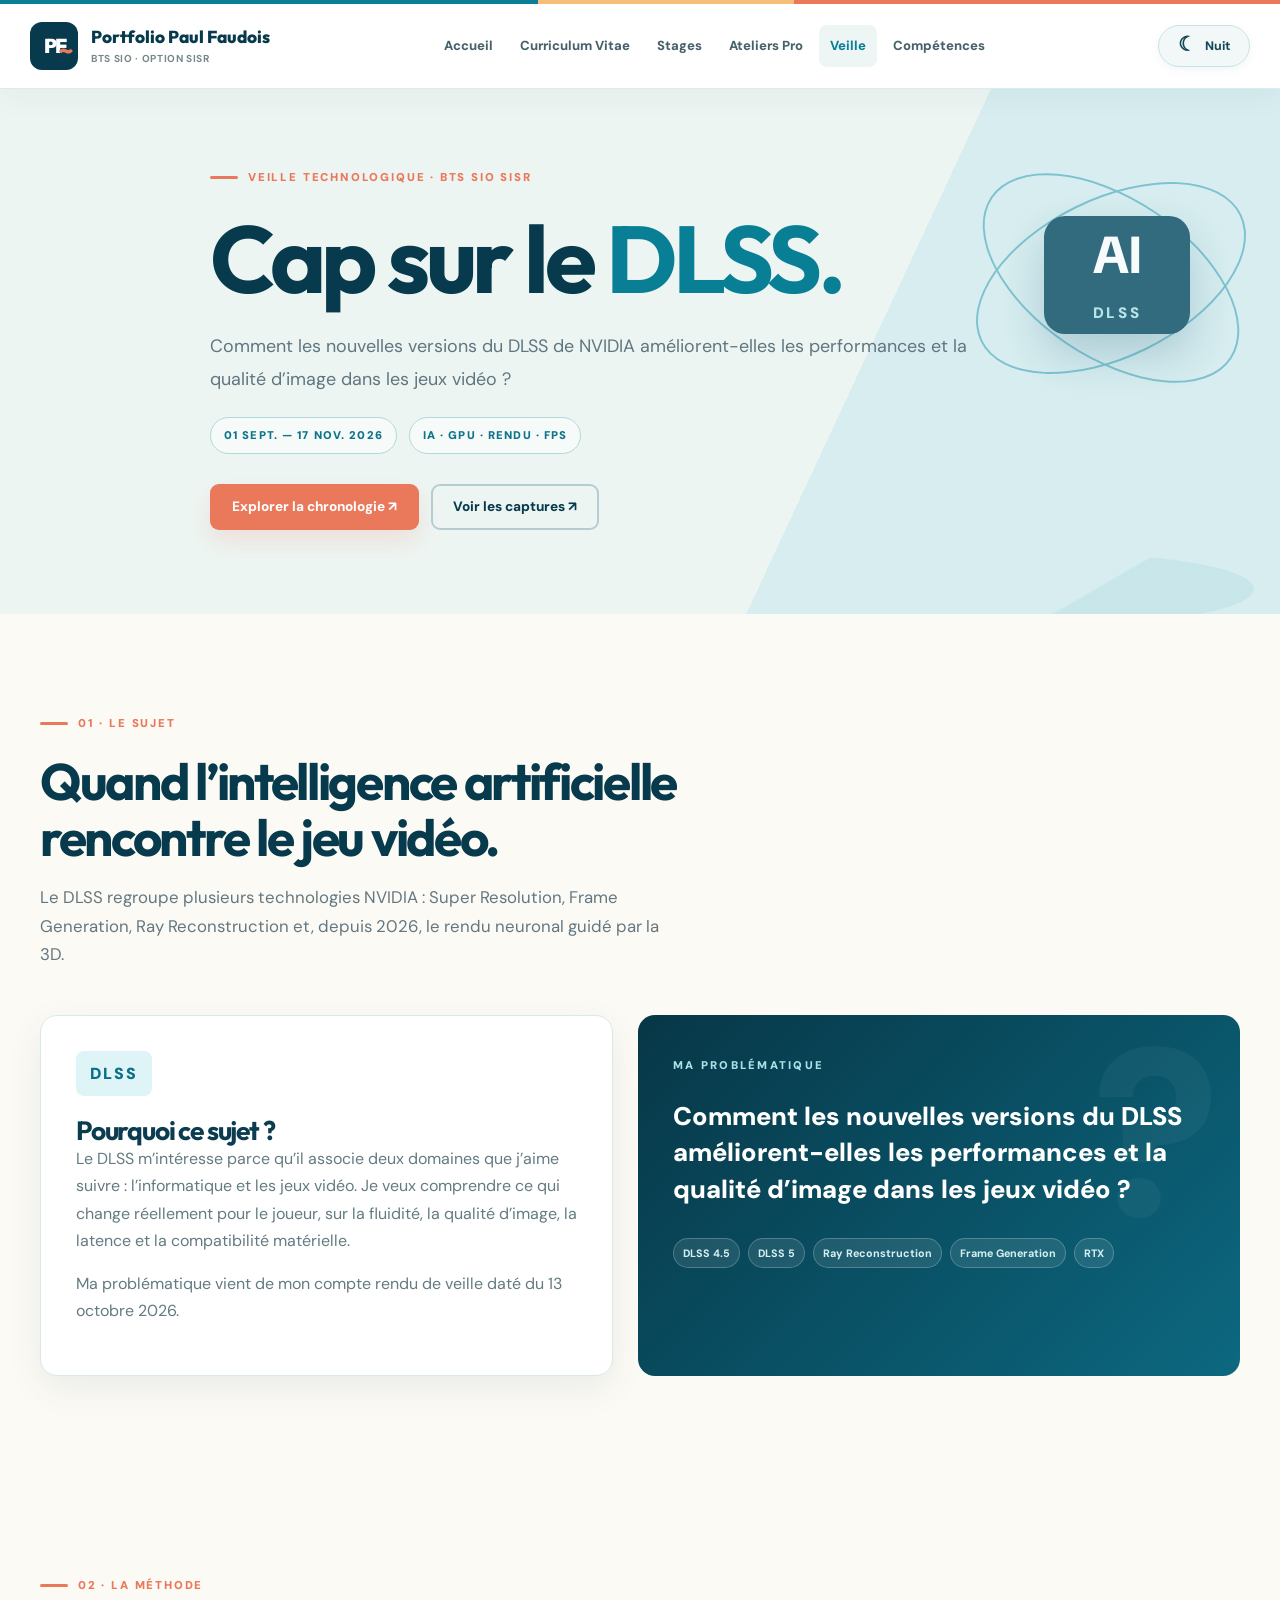
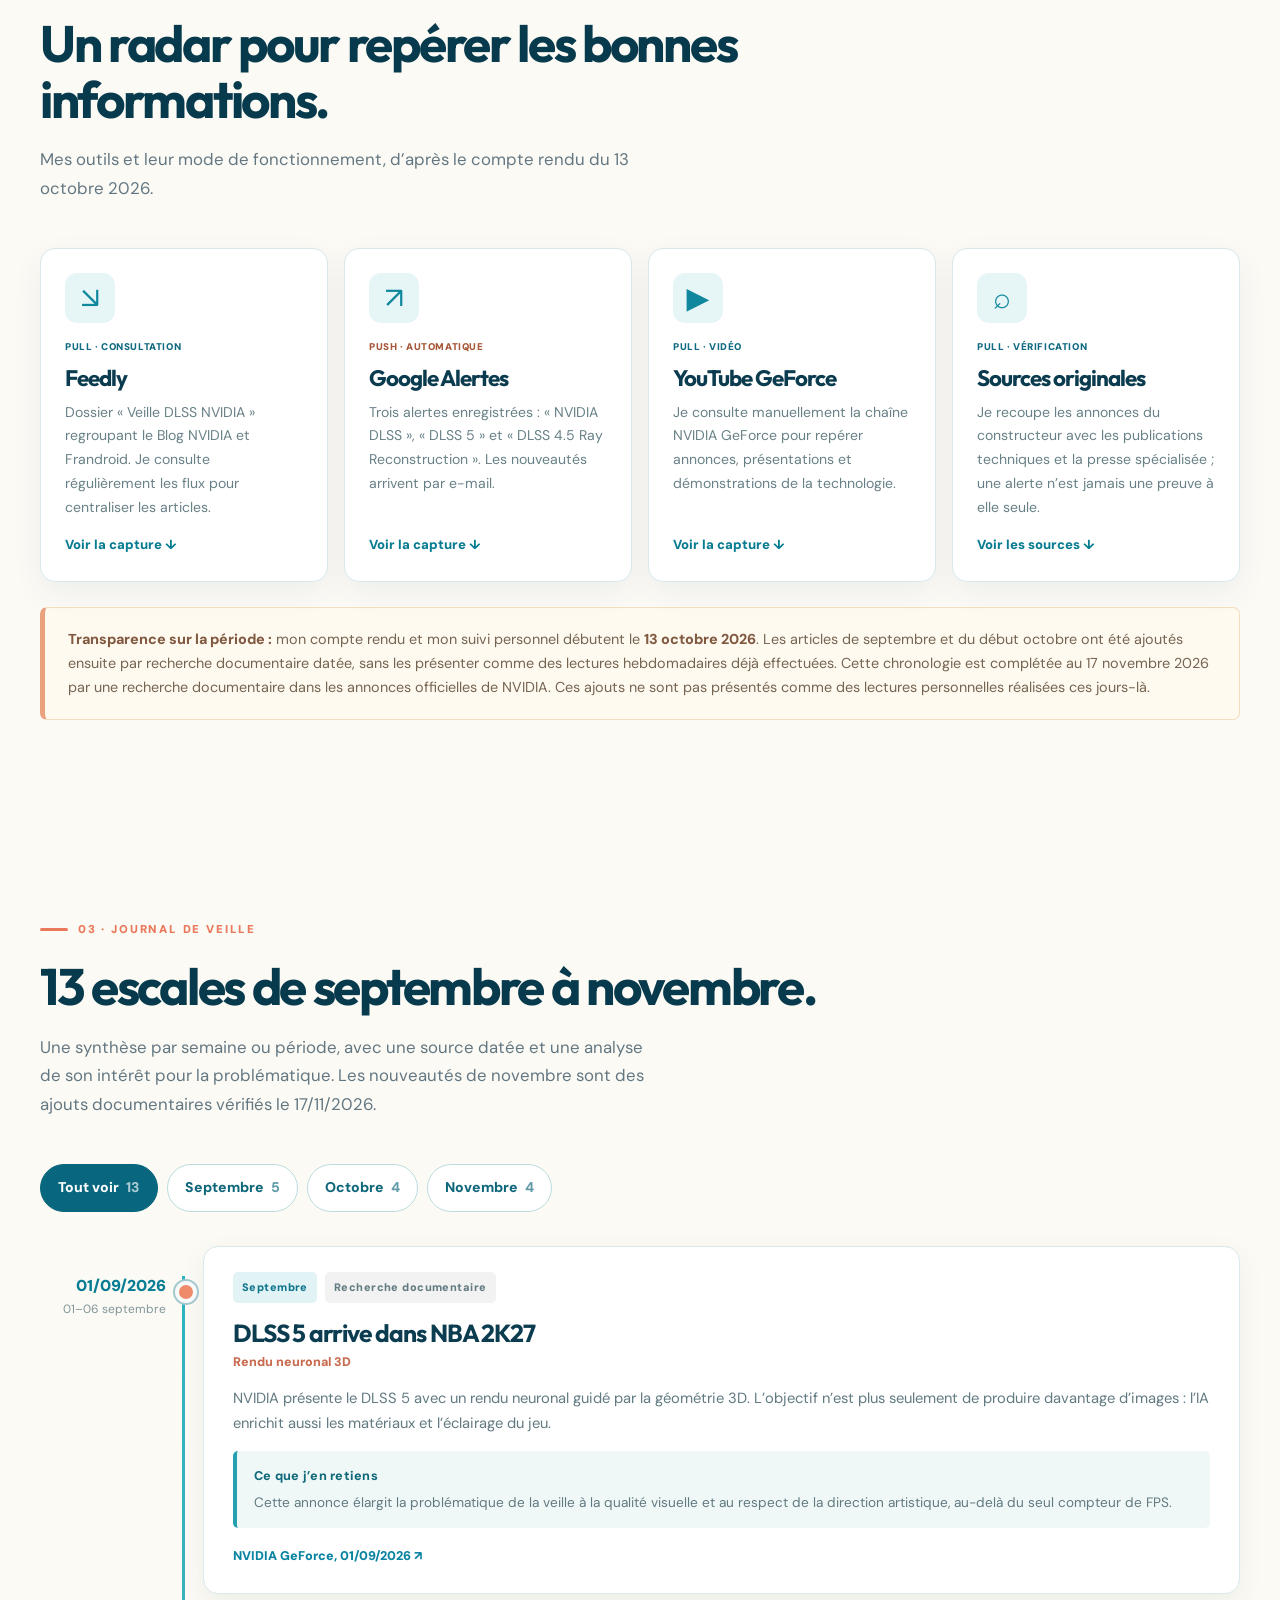
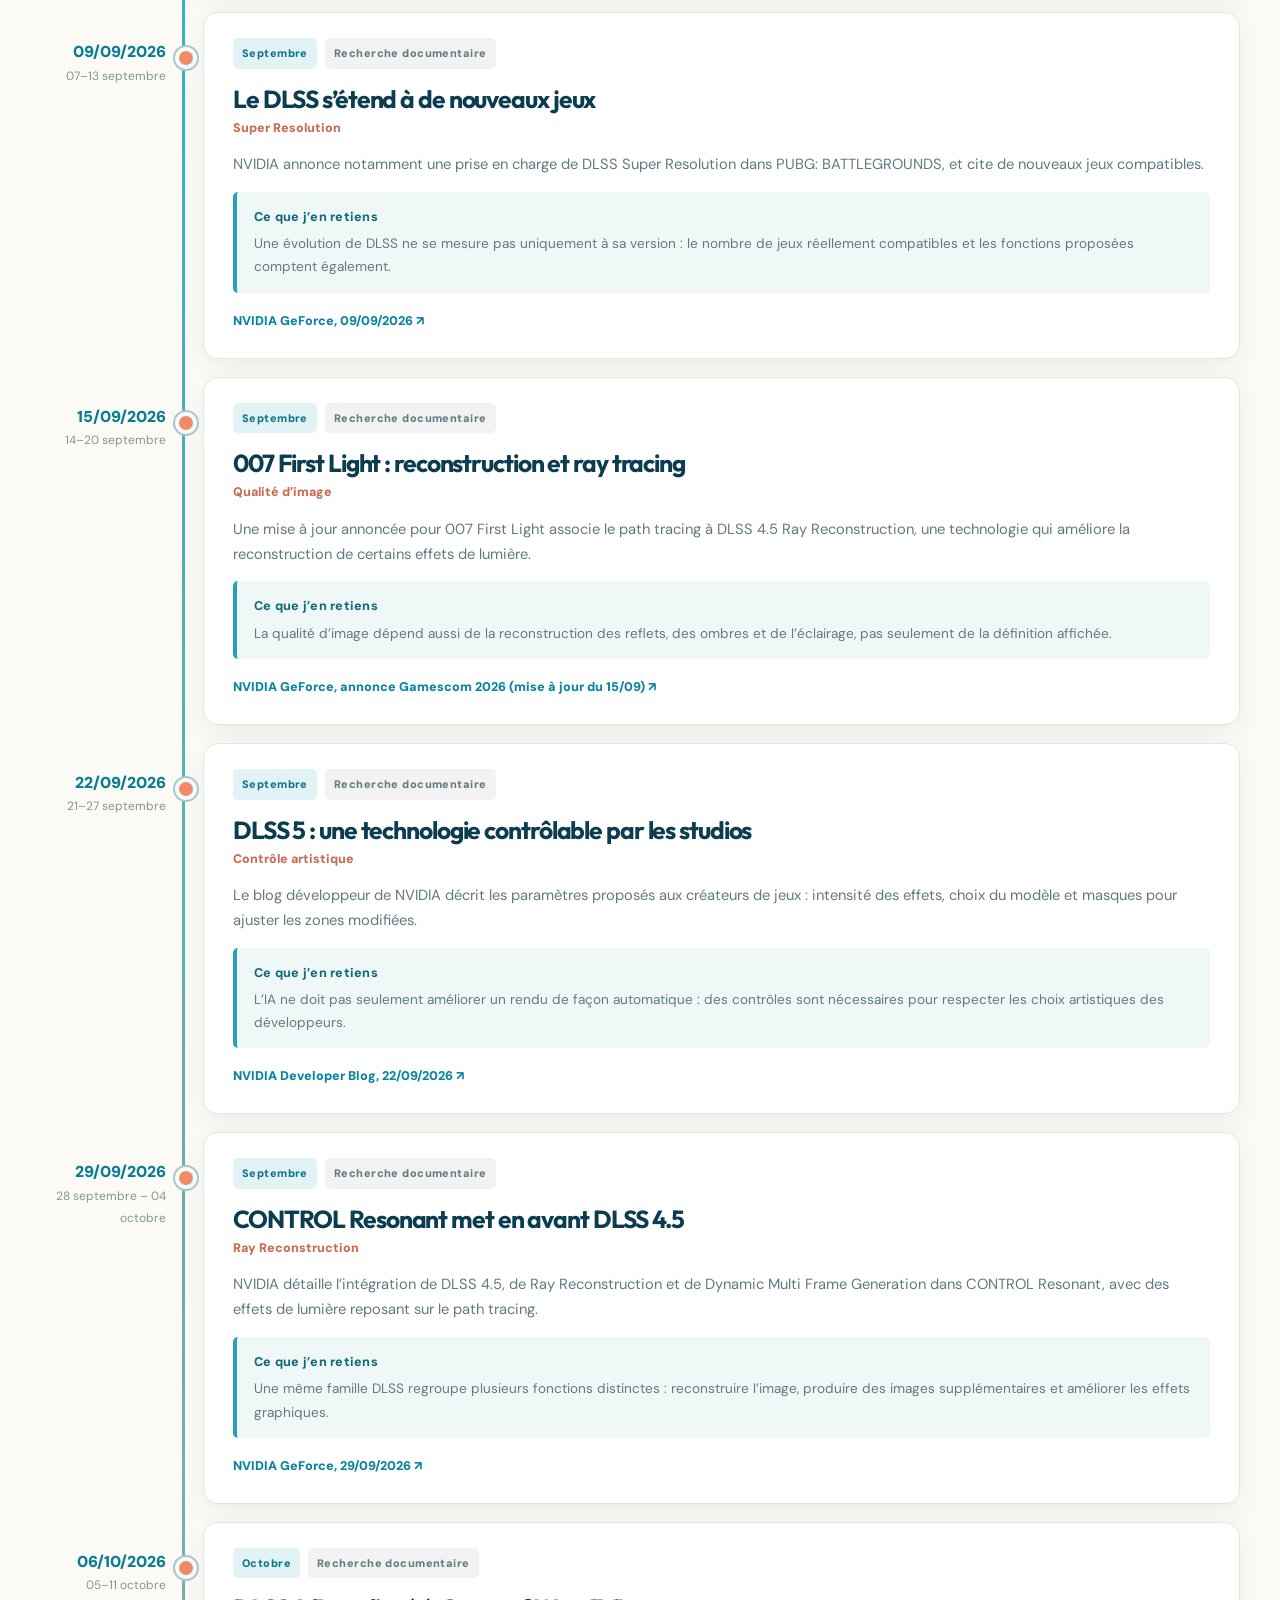
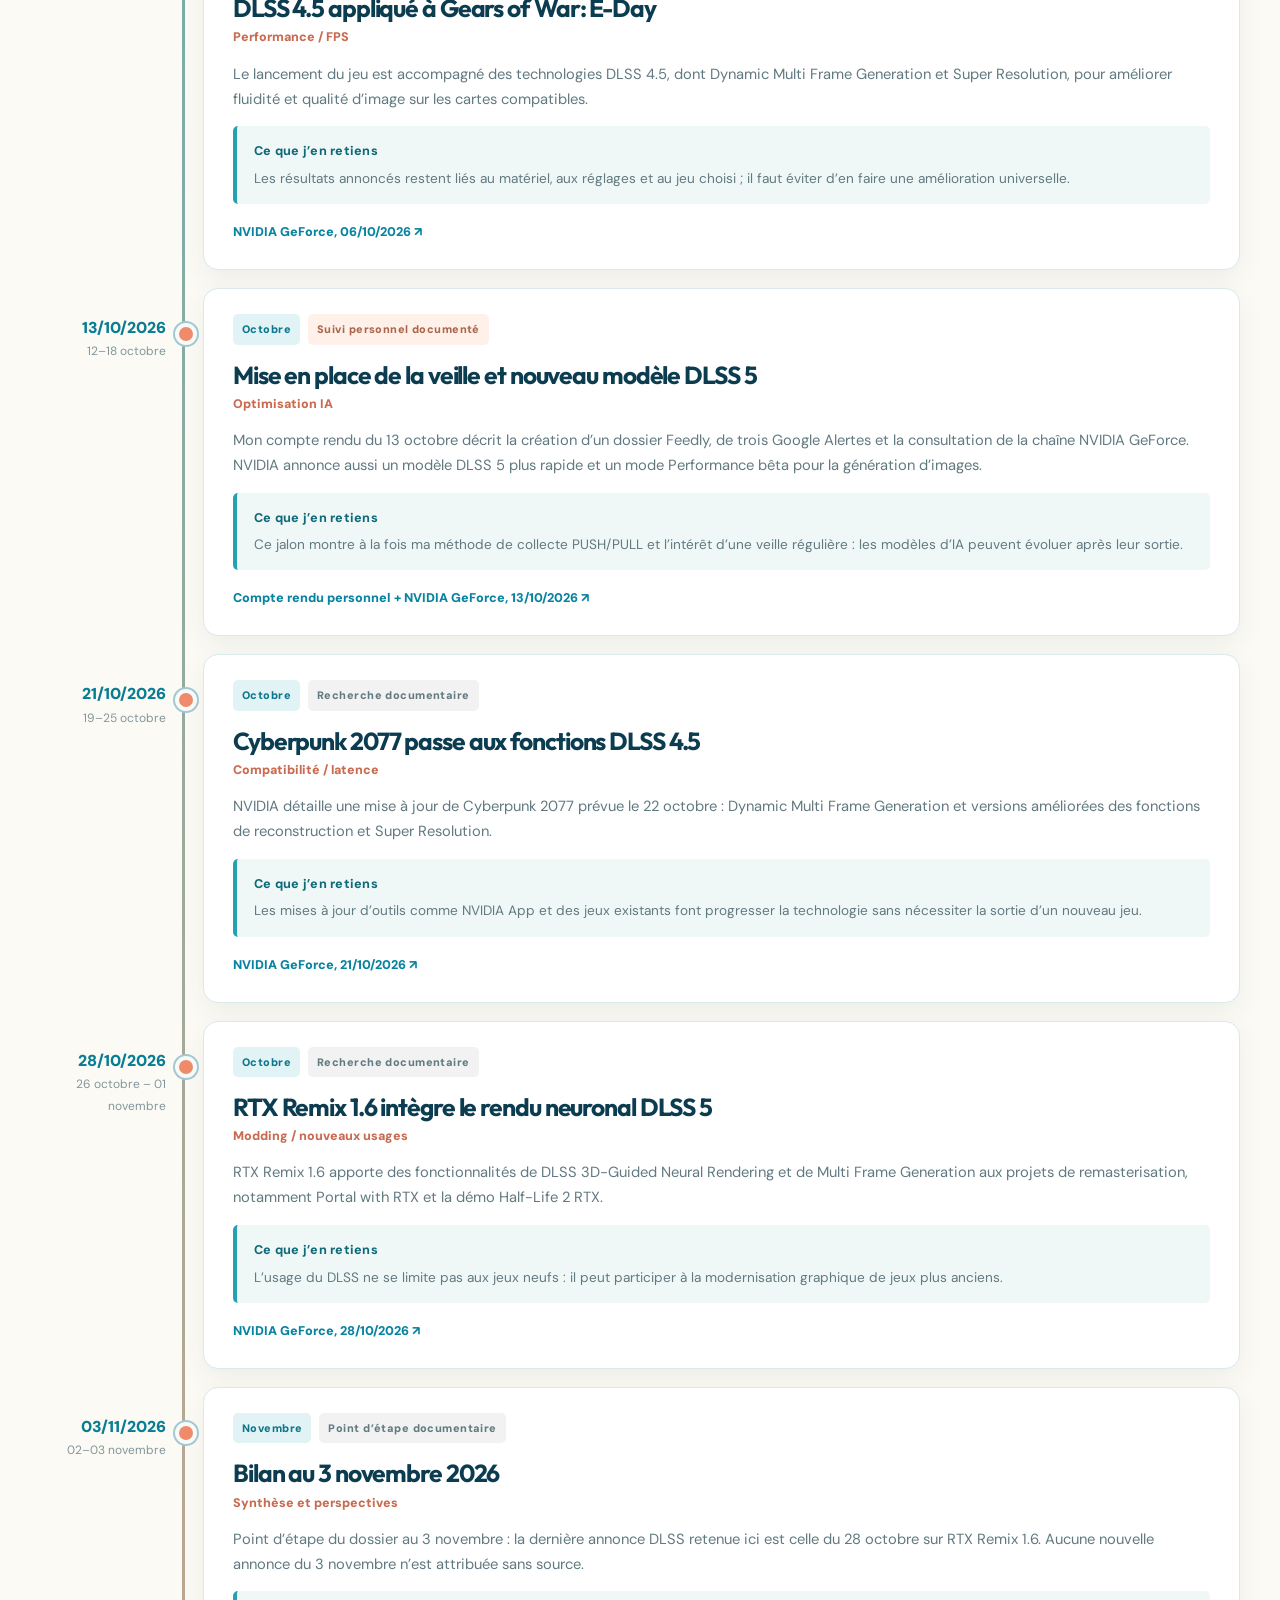
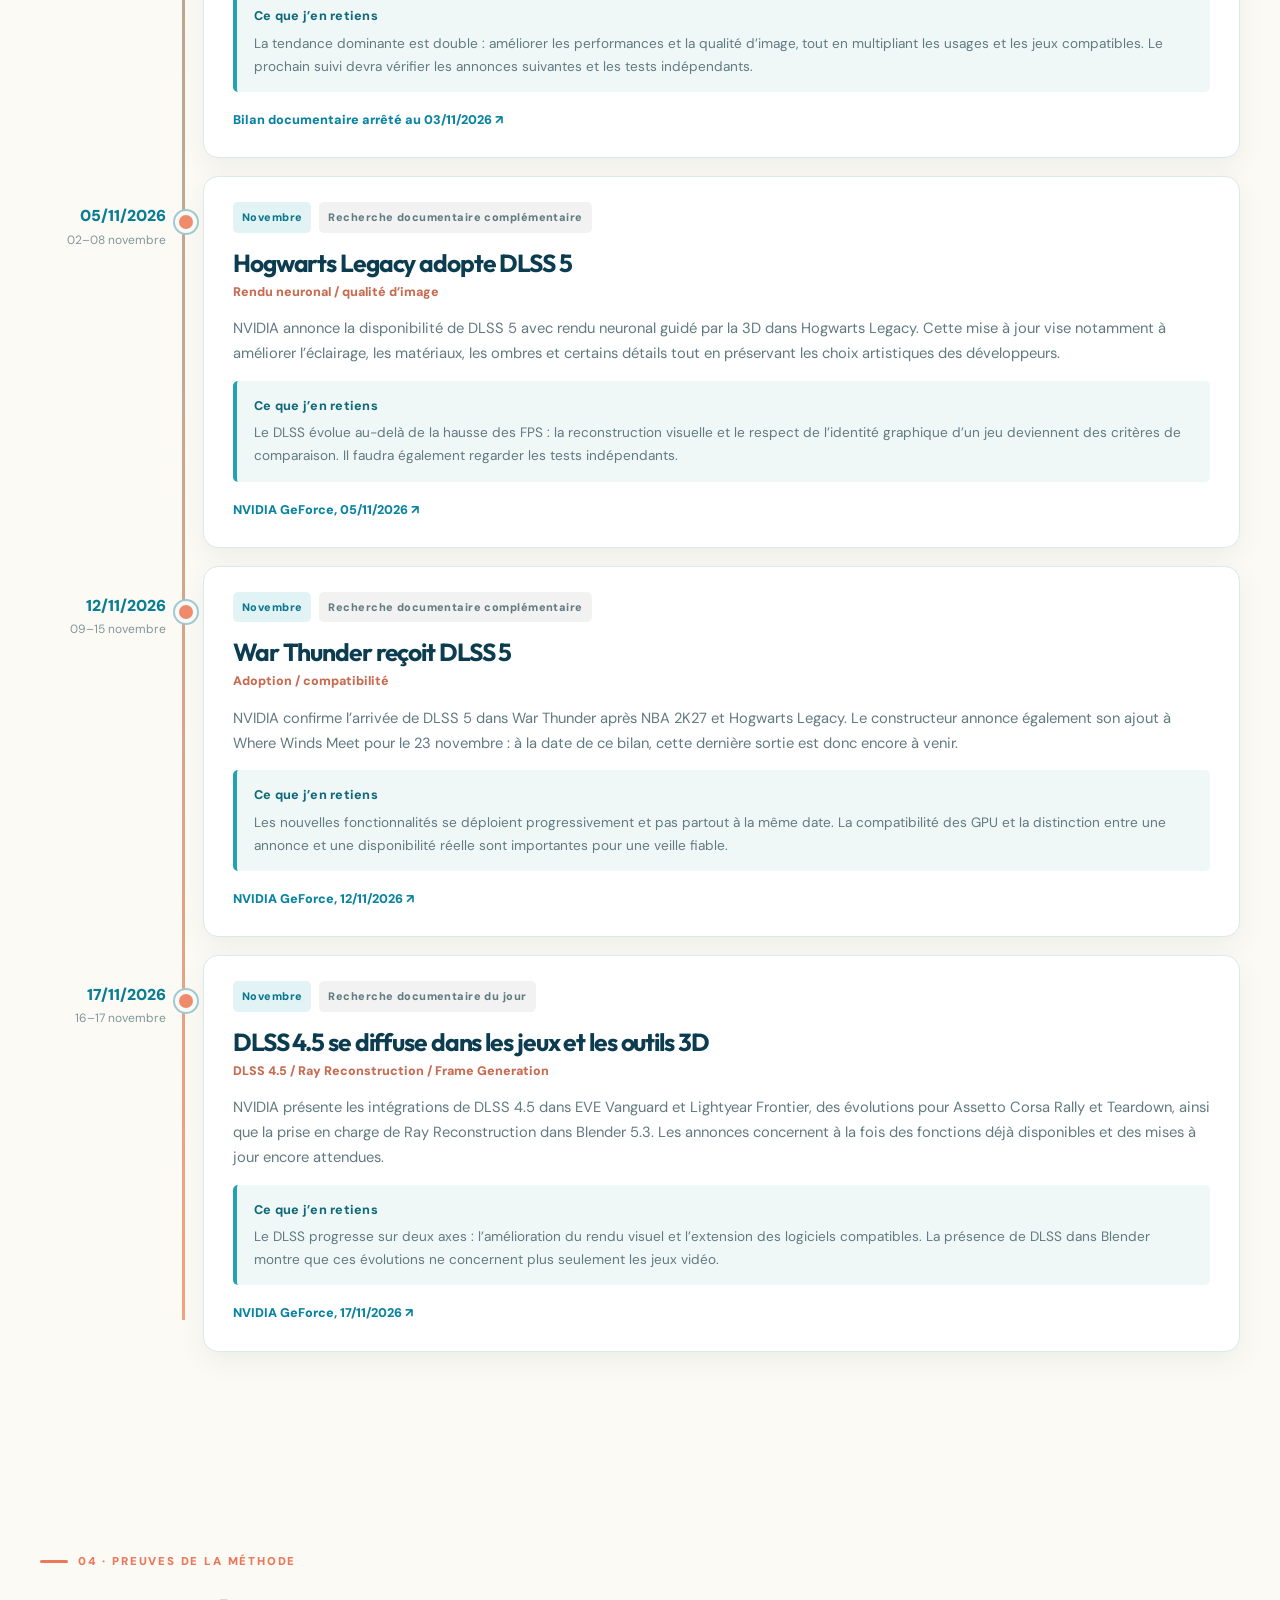
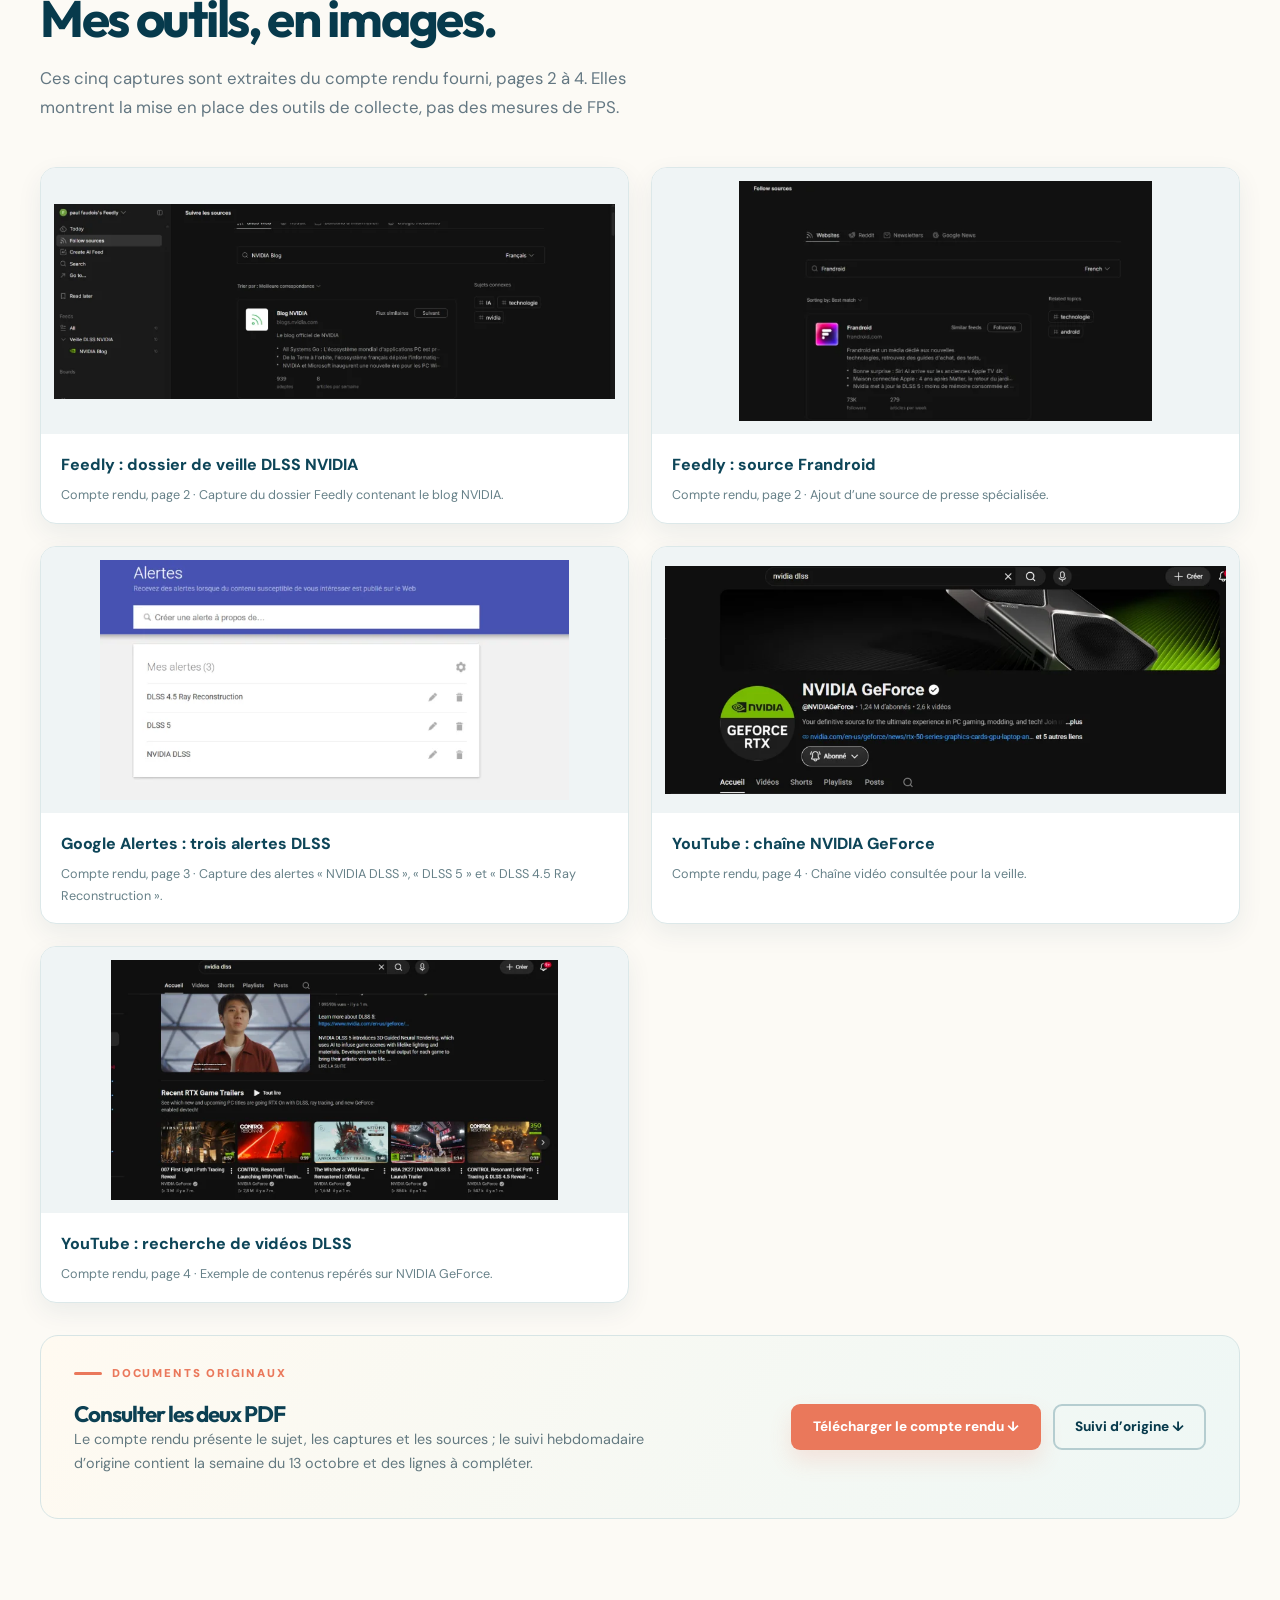
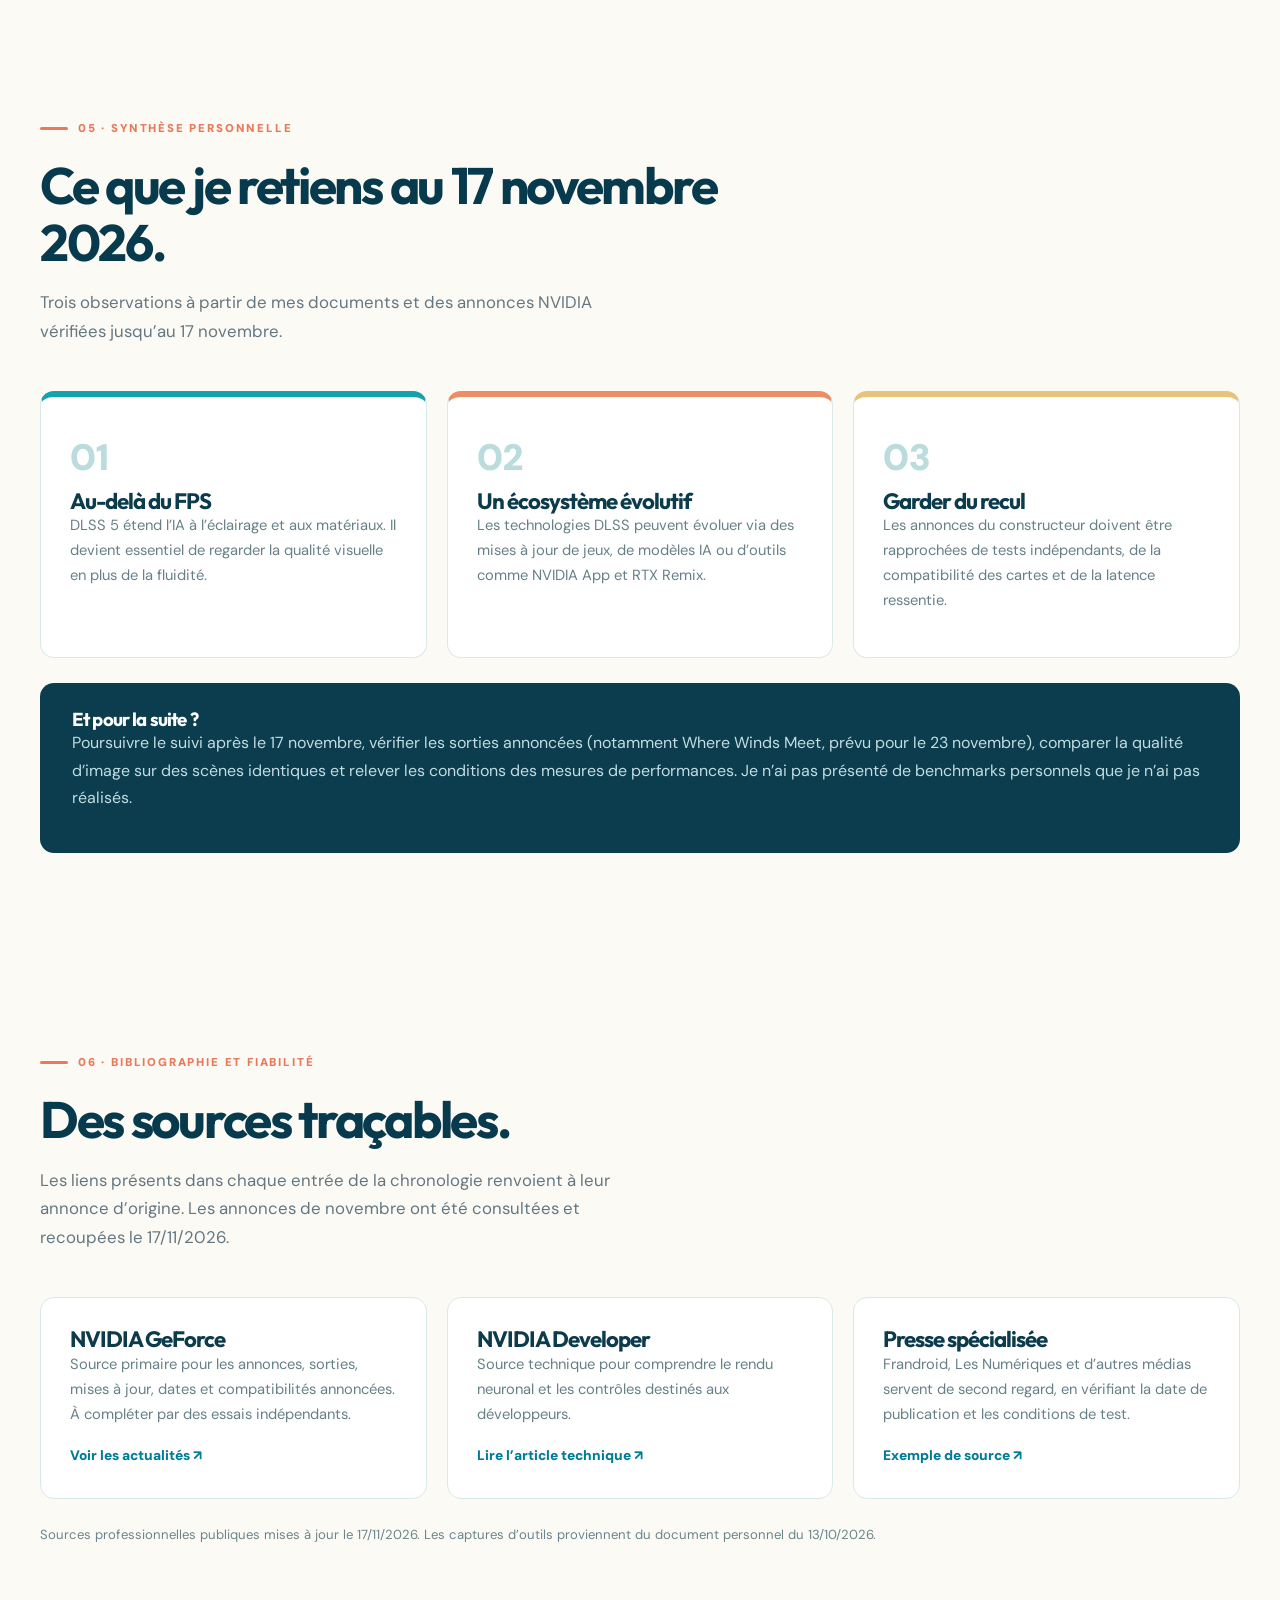
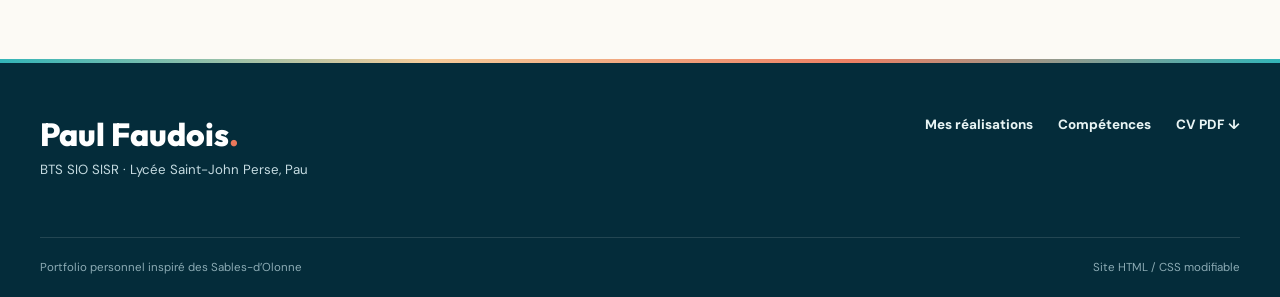
==== commit 5357a00c: "Mise à jour veille DLSS - 17 novembre 2026" ====
--- a/veille.html
+++ b/veille.html
@@ -2,7 +2,7 @@
 
 <html lang="fr"><head>
 <meta charset="utf-8"/><meta content="width=device-width, initial-scale=1" name="viewport"/>
-<meta content="Veille technologique DLSS NVIDIA : problématique, méthode PUSH/PULL, chronologie du 1er septembre au 3 novembre 2026 et preuves." name="description"/>
+<meta content="Veille technologique DLSS NVIDIA : problématique, méthode PUSH/PULL, chronologie du 1er septembre au 17 novembre 2026 et preuves." name="description"/>
 <meta content="#073a4c" name="theme-color"/>
 <title>Veille DLSS | Portfolio Paul Faudois</title>
 <link href="styles.css" rel="stylesheet"/>
@@ -14,7 +14,7 @@
 <nav aria-label="Navigation principale" id="primary-nav"><ul><li><a href="index.html">Accueil</a></li><li><a href="cv.html">Curriculum Vitae</a></li><li><a href="stages.html">Stages</a></li><li><a href="ateliers-pro.html">Ateliers Pro</a></li><li><a aria-current="page" class="active" href="veille.html">Veille</a></li><li><a href="competences.html">Compétences</a></li></ul></nav><button aria-label="Activer le mode nuit" aria-pressed="false" class="theme-toggle" title="Changer l'ambiance jour / nuit" type="button"><span aria-hidden="true" class="theme-toggle-symbol">☾</span><span class="theme-toggle-label">Nuit</span></button>
 </div></header>
 <main id="contenu">
-<section class="page-banner veille-banner"><div class="container banner-content"><p class="eyebrow">VEILLE TECHNOLOGIQUE · BTS SIO SISR</p><h1>Cap sur le <span>DLSS.</span></h1><p class="banner-lead">Comment les nouvelles versions du DLSS de NVIDIA améliorent-elles les performances et la qualité d’image dans les jeux vidéo ?</p><div class="veille-hero-meta"><span>01 SEPT. — 03 NOV. 2026</span><span>IA · GPU · RENDU · FPS</span></div><div class="button-group"><a class="button button-coral" href="#chronologie">Explorer la chronologie ↗</a><a class="button button-outline-dark" href="#preuves">Voir les captures ↗</a></div></div><div class="veille-banner-art" aria-hidden="true"><span class="veille-art-loop loop-a"></span><span class="veille-art-loop loop-b"></span><span class="veille-art-chip">AI<span>DLSS</span></span></div></section>
+<section class="page-banner veille-banner"><div class="container banner-content"><p class="eyebrow">VEILLE TECHNOLOGIQUE · BTS SIO SISR</p><h1>Cap sur le <span>DLSS.</span></h1><p class="banner-lead">Comment les nouvelles versions du DLSS de NVIDIA améliorent-elles les performances et la qualité d’image dans les jeux vidéo ?</p><div class="veille-hero-meta"><span>01 SEPT. — 17 NOV. 2026</span><span>IA · GPU · RENDU · FPS</span></div><div class="button-group"><a class="button button-coral" href="#chronologie">Explorer la chronologie ↗</a><a class="button button-outline-dark" href="#preuves">Voir les captures ↗</a></div></div><div class="veille-banner-art" aria-hidden="true"><span class="veille-art-loop loop-a"></span><span class="veille-art-loop loop-b"></span><span class="veille-art-chip">AI<span>DLSS</span></span></div></section>
 
 <section class="section section-light veille-intro"><div class="container"><div class="section-heading"><p class="eyebrow">01 · LE SUJET</p><h2>Quand l’intelligence artificielle rencontre le jeu vidéo.</h2><p>Le DLSS regroupe plusieurs technologies NVIDIA : Super Resolution, Frame Generation, Ray Reconstruction et, depuis 2026, le rendu neuronal guidé par la 3D.</p></div><div class="veille-intro-grid"><article class="veille-definition"><span class="veille-symbol">DLSS</span><h3>Pourquoi ce sujet ?</h3><p>Le DLSS m’intéresse parce qu’il associe deux domaines que j’aime suivre : l’informatique et les jeux vidéo. Je veux comprendre ce qui change réellement pour le joueur, sur la fluidité, la qualité d’image, la latence et la compatibilité matérielle.</p><p>Ma problématique vient de mon compte rendu de veille daté du 13 octobre 2026.</p></article><div class="veille-question"><span class="veille-question-mark">?</span><span class="watch-overline">MA PROBLÉMATIQUE</span><blockquote>Comment les nouvelles versions du DLSS améliorent-elles les performances et la qualité d’image dans les jeux vidéo ?</blockquote><div class="veille-tags"><span>DLSS 4.5</span><span>DLSS 5</span><span>Ray Reconstruction</span><span>Frame Generation</span><span>RTX</span></div></div></div></div></section>
 
@@ -23,10 +23,10 @@
 <article class="veille-method-card"><div class="veille-method-icon">↗</div><span class="mode-tag mode-push">PUSH · AUTOMATIQUE</span><h3>Google Alertes</h3><p>Trois alertes enregistrées : « NVIDIA DLSS », « DLSS 5 » et « DLSS 4.5 Ray Reconstruction ». Les nouveautés arrivent par e-mail.</p><a href="#preuves">Voir la capture ↓</a></article>
 <article class="veille-method-card"><div class="veille-method-icon">▶</div><span class="mode-tag mode-pull">PULL · VIDÉO</span><h3>YouTube GeForce</h3><p>Je consulte manuellement la chaîne NVIDIA GeForce pour repérer annonces, présentations et démonstrations de la technologie.</p><a href="#preuves">Voir la capture ↓</a></article>
 <article class="veille-method-card"><div class="veille-method-icon">⌕</div><span class="mode-tag mode-pull">PULL · VÉRIFICATION</span><h3>Sources originales</h3><p>Je recoupe les annonces du constructeur avec les publications techniques et la presse spécialisée ; une alerte n’est jamais une preuve à elle seule.</p><a href="#sources">Voir les sources ↓</a></article>
-</div><aside class="veille-trace"><strong>Transparence sur la période :</strong> mon compte rendu et mon suivi personnel débutent le <strong>13 octobre 2026</strong>. Les articles de septembre et du début octobre ont été ajoutés ensuite par recherche documentaire datée, sans les présenter comme des lectures hebdomadaires déjà effectuées. Le 3 novembre correspond à la date d’arrêt de cette mise à jour.</aside></div></section>
+</div><aside class="veille-trace"><strong>Transparence sur la période :</strong> mon compte rendu et mon suivi personnel débutent le <strong>13 octobre 2026</strong>. Les articles de septembre et du début octobre ont été ajoutés ensuite par recherche documentaire datée, sans les présenter comme des lectures hebdomadaires déjà effectuées. Cette chronologie est complétée au 17 novembre 2026 par une recherche documentaire dans les annonces officielles de NVIDIA. Ces ajouts ne sont pas présentés comme des lectures personnelles réalisées ces jours-là.</aside></div></section>
 
-<section id="chronologie" class="section section-light veille-timeline-section"><div class="container"><div class="section-heading"><p class="eyebrow">03 · JOURNAL DE VEILLE</p><h2>10 escales de septembre à novembre.</h2><p>Une synthèse par semaine ou période, avec une source datée et un point personnel sur son intérêt pour la problématique.</p></div>
-<div class="watch-filter" role="group" aria-label="Filtrer la chronologie par mois"><button class="watch-filter-btn active" type="button" data-filter="tous" aria-pressed="true">Tout voir <span>10</span></button><button class="watch-filter-btn" type="button" data-filter="septembre" aria-pressed="false">Septembre <span>5</span></button><button class="watch-filter-btn" type="button" data-filter="octobre" aria-pressed="false">Octobre <span>4</span></button><button class="watch-filter-btn" type="button" data-filter="novembre" aria-pressed="false">Novembre <span>1</span></button></div>
+<section id="chronologie" class="section section-light veille-timeline-section"><div class="container"><div class="section-heading"><p class="eyebrow">03 · JOURNAL DE VEILLE</p><h2>13 escales de septembre à novembre.</h2><p>Une synthèse par semaine ou période, avec une source datée et une analyse de son intérêt pour la problématique. Les nouveautés de novembre sont des ajouts documentaires vérifiés le 17/11/2026.</p></div>
+<div class="watch-filter" role="group" aria-label="Filtrer la chronologie par mois"><button class="watch-filter-btn active" type="button" data-filter="tous" aria-pressed="true">Tout voir <span>13</span></button><button class="watch-filter-btn" type="button" data-filter="septembre" aria-pressed="false">Septembre <span>5</span></button><button class="watch-filter-btn" type="button" data-filter="octobre" aria-pressed="false">Octobre <span>4</span></button><button class="watch-filter-btn" type="button" data-filter="novembre" aria-pressed="false">Novembre <span>4</span></button></div>
 <div class="watch-entries">
 <article class="watch-entry" data-month="septembre">
   <div class="watch-date-tag"><time datetime="2026-09-01">01/09/2026</time><span>01–06 septembre</span></div>
@@ -116,6 +116,34 @@
    <div class="watch-take"><strong>Ce que j’en retiens</strong><p>La tendance dominante est double : améliorer les performances et la qualité d’image, tout en multipliant les usages et les jeux compatibles. Le prochain suivi devra vérifier les annonces suivantes et les tests indépendants.</p></div>
    <a href="https://www.nvidia.com/en-us/geforce/news/" class="watch-source" target="_blank" rel="noopener noreferrer">Bilan documentaire arrêté au 03/11/2026 <span aria-hidden="true">↗</span></a>
   </div>
+</article>
+
+<!-- MISE À JOUR DU 17 NOVEMBRE 2026 : ajouts documentaires postérieurs au bilan du 03/11 -->
+<article class="watch-entry" data-month="novembre">
+  <div class="watch-date-tag"><time datetime="2026-11-05">05/11/2026</time><span>02–08 novembre</span></div>
+  <div class="watch-entry-content"><div class="watch-entry-tags"><span class="watch-month-chip">Novembre</span><span class="watch-kind">Recherche documentaire complémentaire</span></div>
+   <h3>Hogwarts Legacy adopte DLSS 5</h3><p class="watch-topic">Rendu neuronal / qualité d’image</p><p>NVIDIA annonce la disponibilité de DLSS 5 avec rendu neuronal guidé par la 3D dans Hogwarts Legacy. Cette mise à jour vise notamment à améliorer l’éclairage, les matériaux, les ombres et certains détails tout en préservant les choix artistiques des développeurs.</p>
+   <div class="watch-take"><strong>Ce que j’en retiens</strong><p>Le DLSS évolue au-delà de la hausse des FPS : la reconstruction visuelle et le respect de l’identité graphique d’un jeu deviennent des critères de comparaison. Il faudra également regarder les tests indépendants.</p></div>
+   <a href="https://www.nvidia.com/en-us/geforce/news/hogwarts-legacy-war-thunder-dlss-5-3d-guided-neural-rendering/" class="watch-source" target="_blank" rel="noopener noreferrer">NVIDIA GeForce, 05/11/2026 <span aria-hidden="true">↗</span></a>
+  </div>
+</article>
+
+<article class="watch-entry" data-month="novembre">
+  <div class="watch-date-tag"><time datetime="2026-11-12">12/11/2026</time><span>09–15 novembre</span></div>
+  <div class="watch-entry-content"><div class="watch-entry-tags"><span class="watch-month-chip">Novembre</span><span class="watch-kind">Recherche documentaire complémentaire</span></div>
+   <h3>War Thunder reçoit DLSS 5</h3><p class="watch-topic">Adoption / compatibilité</p><p>NVIDIA confirme l’arrivée de DLSS 5 dans War Thunder après NBA 2K27 et Hogwarts Legacy. Le constructeur annonce également son ajout à Where Winds Meet pour le 23 novembre : à la date de ce bilan, cette dernière sortie est donc encore à venir.</p>
+   <div class="watch-take"><strong>Ce que j’en retiens</strong><p>Les nouvelles fonctionnalités se déploient progressivement et pas partout à la même date. La compatibilité des GPU et la distinction entre une annonce et une disponibilité réelle sont importantes pour une veille fiable.</p></div>
+   <a href="https://www.nvidia.com/en-us/geforce/news/war-thunder-dlss-5-3d-guided-neural-rendering-out-now/" class="watch-source" target="_blank" rel="noopener noreferrer">NVIDIA GeForce, 12/11/2026 <span aria-hidden="true">↗</span></a>
+  </div>
+</article>
+
+<article class="watch-entry" data-month="novembre">
+  <div class="watch-date-tag"><time datetime="2026-11-17">17/11/2026</time><span>16–17 novembre</span></div>
+  <div class="watch-entry-content"><div class="watch-entry-tags"><span class="watch-month-chip">Novembre</span><span class="watch-kind">Recherche documentaire du jour</span></div>
+   <h3>DLSS 4.5 se diffuse dans les jeux et les outils 3D</h3><p class="watch-topic">DLSS 4.5 / Ray Reconstruction / Frame Generation</p><p>NVIDIA présente les intégrations de DLSS 4.5 dans EVE Vanguard et Lightyear Frontier, des évolutions pour Assetto Corsa Rally et Teardown, ainsi que la prise en charge de Ray Reconstruction dans Blender 5.3. Les annonces concernent à la fois des fonctions déjà disponibles et des mises à jour encore attendues.</p>
+   <div class="watch-take"><strong>Ce que j’en retiens</strong><p>Le DLSS progresse sur deux axes : l’amélioration du rendu visuel et l’extension des logiciels compatibles. La présence de DLSS dans Blender montre que ces évolutions ne concernent plus seulement les jeux vidéo.</p></div>
+   <a href="https://www.nvidia.com/en-us/geforce/news/dlss-4-5-eve-vanguard-assetto-corsa-rally-teardown-and-more/" class="watch-source" target="_blank" rel="noopener noreferrer">NVIDIA GeForce, 17/11/2026 <span aria-hidden="true">↗</span></a>
+  </div>
 </article></div><p class="watch-no-result" hidden>Aucune entrée pour ce mois.</p></div></section>
 
 <section class="section veille-evidence-section" id="preuves"><div class="container"><div class="section-heading"><p class="eyebrow">04 · PREUVES DE LA MÉTHODE</p><h2>Mes outils, en images.</h2><p>Ces cinq captures sont extraites du compte rendu fourni, pages 2 à 4. Elles montrent la mise en place des outils de collecte, pas des mesures de FPS.</p></div><div class="veille-gallery"><figure class="veille-figure"><a href="assets/images/veille/feedly-nvidia.webp" target="_blank" rel="noopener" aria-label="Ouvrir en grand : Feedly : dossier de veille DLSS NVIDIA"><img src="assets/images/veille/feedly-nvidia.webp" loading="lazy" alt="Feedly : dossier de veille DLSS NVIDIA"></a><figcaption><strong>Feedly : dossier de veille DLSS NVIDIA</strong><span>Compte rendu, page 2 · Capture du dossier Feedly contenant le blog NVIDIA.</span></figcaption></figure>
@@ -124,9 +152,9 @@
 <figure class="veille-figure"><a href="assets/images/veille/youtube-geforce.webp" target="_blank" rel="noopener" aria-label="Ouvrir en grand : YouTube : chaîne NVIDIA GeForce"><img src="assets/images/veille/youtube-geforce.webp" loading="lazy" alt="YouTube : chaîne NVIDIA GeForce"></a><figcaption><strong>YouTube : chaîne NVIDIA GeForce</strong><span>Compte rendu, page 4 · Chaîne vidéo consultée pour la veille.</span></figcaption></figure>
 <figure class="veille-figure"><a href="assets/images/veille/youtube-dlss.webp" target="_blank" rel="noopener" aria-label="Ouvrir en grand : YouTube : recherche de vidéos DLSS"><img src="assets/images/veille/youtube-dlss.webp" loading="lazy" alt="YouTube : recherche de vidéos DLSS"></a><figcaption><strong>YouTube : recherche de vidéos DLSS</strong><span>Compte rendu, page 4 · Exemple de contenus repérés sur NVIDIA GeForce.</span></figcaption></figure></div><div class="veille-documents"><div><span class="eyebrow">DOCUMENTS ORIGINAUX</span><h3>Consulter les deux PDF</h3><p>Le compte rendu présente le sujet, les captures et les sources ; le suivi hebdomadaire d’origine contient la semaine du 13 octobre et des lignes à compléter.</p></div><div class="veille-document-buttons"><a class="button button-coral" href="assets/documents/Compte-rendu-veille-DLSS.pdf" download>Télécharger le compte rendu ↓</a><a class="button button-outline-dark" href="assets/documents/Suivi-hebdomadaire-DLSS.pdf" download>Suivi d’origine ↓</a></div></div></div></section>
 
-<section class="section section-light veille-analysis" id="bilan"><div class="container"><div class="section-heading"><p class="eyebrow">05 · SYNTHÈSE PERSONNELLE</p><h2>Ce que je retiens au 3 novembre 2026.</h2><p>Trois observations à partir de mes documents et des annonces vérifiées.</p></div><div class="veille-analysis-grid"><article class="veille-insight"><span>01</span><h3>Au-delà du FPS</h3><p>DLSS 5 étend l’IA à l’éclairage et aux matériaux. Il devient essentiel de regarder la qualité visuelle en plus de la fluidité.</p></article><article class="veille-insight"><span>02</span><h3>Un écosystème évolutif</h3><p>Les technologies DLSS peuvent évoluer via des mises à jour de jeux, de modèles IA ou d’outils comme NVIDIA App et RTX Remix.</p></article><article class="veille-insight"><span>03</span><h3>Garder du recul</h3><p>Les annonces du constructeur doivent être rapprochées de tests indépendants, de la compatibilité des cartes et de la latence ressentie.</p></article></div><div class="veille-next"><h3>Et pour la suite ?</h3><p>Poursuivre le suivi avec les nouveautés postérieures au 3 novembre, comparer la qualité d’image sur des scènes identiques et relever les conditions des mesures de performances. Je n’ai pas présenté de benchmarks personnels que je n’ai pas réalisés.</p></div></div></section>
+<section class="section section-light veille-analysis" id="bilan"><div class="container"><div class="section-heading"><p class="eyebrow">05 · SYNTHÈSE PERSONNELLE</p><h2>Ce que je retiens au 17 novembre 2026.</h2><p>Trois observations à partir de mes documents et des annonces NVIDIA vérifiées jusqu’au 17 novembre.</p></div><div class="veille-analysis-grid"><article class="veille-insight"><span>01</span><h3>Au-delà du FPS</h3><p>DLSS 5 étend l’IA à l’éclairage et aux matériaux. Il devient essentiel de regarder la qualité visuelle en plus de la fluidité.</p></article><article class="veille-insight"><span>02</span><h3>Un écosystème évolutif</h3><p>Les technologies DLSS peuvent évoluer via des mises à jour de jeux, de modèles IA ou d’outils comme NVIDIA App et RTX Remix.</p></article><article class="veille-insight"><span>03</span><h3>Garder du recul</h3><p>Les annonces du constructeur doivent être rapprochées de tests indépendants, de la compatibilité des cartes et de la latence ressentie.</p></article></div><div class="veille-next"><h3>Et pour la suite ?</h3><p>Poursuivre le suivi après le 17 novembre, vérifier les sorties annoncées (notamment Where Winds Meet, prévu pour le 23 novembre), comparer la qualité d’image sur des scènes identiques et relever les conditions des mesures de performances. Je n’ai pas présenté de benchmarks personnels que je n’ai pas réalisés.</p></div></div></section>
 
-<section class="section veille-sources-section" id="sources"><div class="container"><div class="section-heading"><p class="eyebrow">06 · BIBLIOGRAPHIE ET FIABILITÉ</p><h2>Des sources traçables.</h2><p>Les liens présents dans chaque entrée de la chronologie renvoient à leur annonce d’origine.</p></div><div class="veille-sources-grid"><article class="veille-source-box"><h3>NVIDIA GeForce</h3><p>Source primaire pour les annonces, sorties, mises à jour, dates et compatibilités annoncées. À compléter par des essais indépendants.</p><a href="https://www.nvidia.com/en-us/geforce/news/" target="_blank" rel="noopener noreferrer">Voir les actualités ↗</a></article><article class="veille-source-box"><h3>NVIDIA Developer</h3><p>Source technique pour comprendre le rendu neuronal et les contrôles destinés aux développeurs.</p><a href="https://developer.nvidia.com/blog/whats-new-for-game-developers-dlss-5-with-3d-guided-neural-rendering-nvidia-ace-updates-and-new-rtx-kit-capabilities/" target="_blank" rel="noopener noreferrer">Lire l’article technique ↗</a></article><article class="veille-source-box"><h3>Presse spécialisée</h3><p>Frandroid, Les Numériques et d’autres médias servent de second regard, en vérifiant la date de publication et les conditions de test.</p><a href="https://www.frandroid.com/" target="_blank" rel="noopener noreferrer">Exemple de source ↗</a></article></div><p class="veille-end-note">Sources professionnelles publiques vérifiées pour cette mise à jour du 03/11/2026. Les captures d’outils proviennent du document personnel du 13/10/2026.</p></div></section>
+<section class="section veille-sources-section" id="sources"><div class="container"><div class="section-heading"><p class="eyebrow">06 · BIBLIOGRAPHIE ET FIABILITÉ</p><h2>Des sources traçables.</h2><p>Les liens présents dans chaque entrée de la chronologie renvoient à leur annonce d’origine. Les annonces de novembre ont été consultées et recoupées le 17/11/2026.</p></div><div class="veille-sources-grid"><article class="veille-source-box"><h3>NVIDIA GeForce</h3><p>Source primaire pour les annonces, sorties, mises à jour, dates et compatibilités annoncées. À compléter par des essais indépendants.</p><a href="https://www.nvidia.com/en-us/geforce/news/" target="_blank" rel="noopener noreferrer">Voir les actualités ↗</a></article><article class="veille-source-box"><h3>NVIDIA Developer</h3><p>Source technique pour comprendre le rendu neuronal et les contrôles destinés aux développeurs.</p><a href="https://developer.nvidia.com/blog/whats-new-for-game-developers-dlss-5-with-3d-guided-neural-rendering-nvidia-ace-updates-and-new-rtx-kit-capabilities/" target="_blank" rel="noopener noreferrer">Lire l’article technique ↗</a></article><article class="veille-source-box"><h3>Presse spécialisée</h3><p>Frandroid, Les Numériques et d’autres médias servent de second regard, en vérifiant la date de publication et les conditions de test.</p><a href="https://www.frandroid.com/" target="_blank" rel="noopener noreferrer">Exemple de source ↗</a></article></div><p class="veille-end-note">Sources professionnelles publiques mises à jour le 17/11/2026. Les captures d’outils proviennent du document personnel du 13/10/2026.</p></div></section>
 </main><footer class="footer"><div class="container footer-grid"><div><p class="footer-head">Paul Faudois<span class="accent">.</span></p><p>BTS SIO SISR · Lycée Saint-John Perse, Pau</p></div><div class="footer-links"><a href="stages.html">Mes réalisations</a><a href="competences.html">Compétences</a><a download="" href="assets/documents/CV-Paul-Faudois.pdf">CV PDF ↓</a></div></div><div class="container footer-bottom"><span>Portfolio personnel inspiré des Sables-d’Olonne</span><span>Site HTML / CSS modifiable</span></div></footer>
 <script defer="" src="script.js"></script>
 <div aria-hidden="true" class="reading-progress"></div><script defer="True" src="ocean-v5.js"></script><script defer src="ocean-v6.js"></script></body></html>
